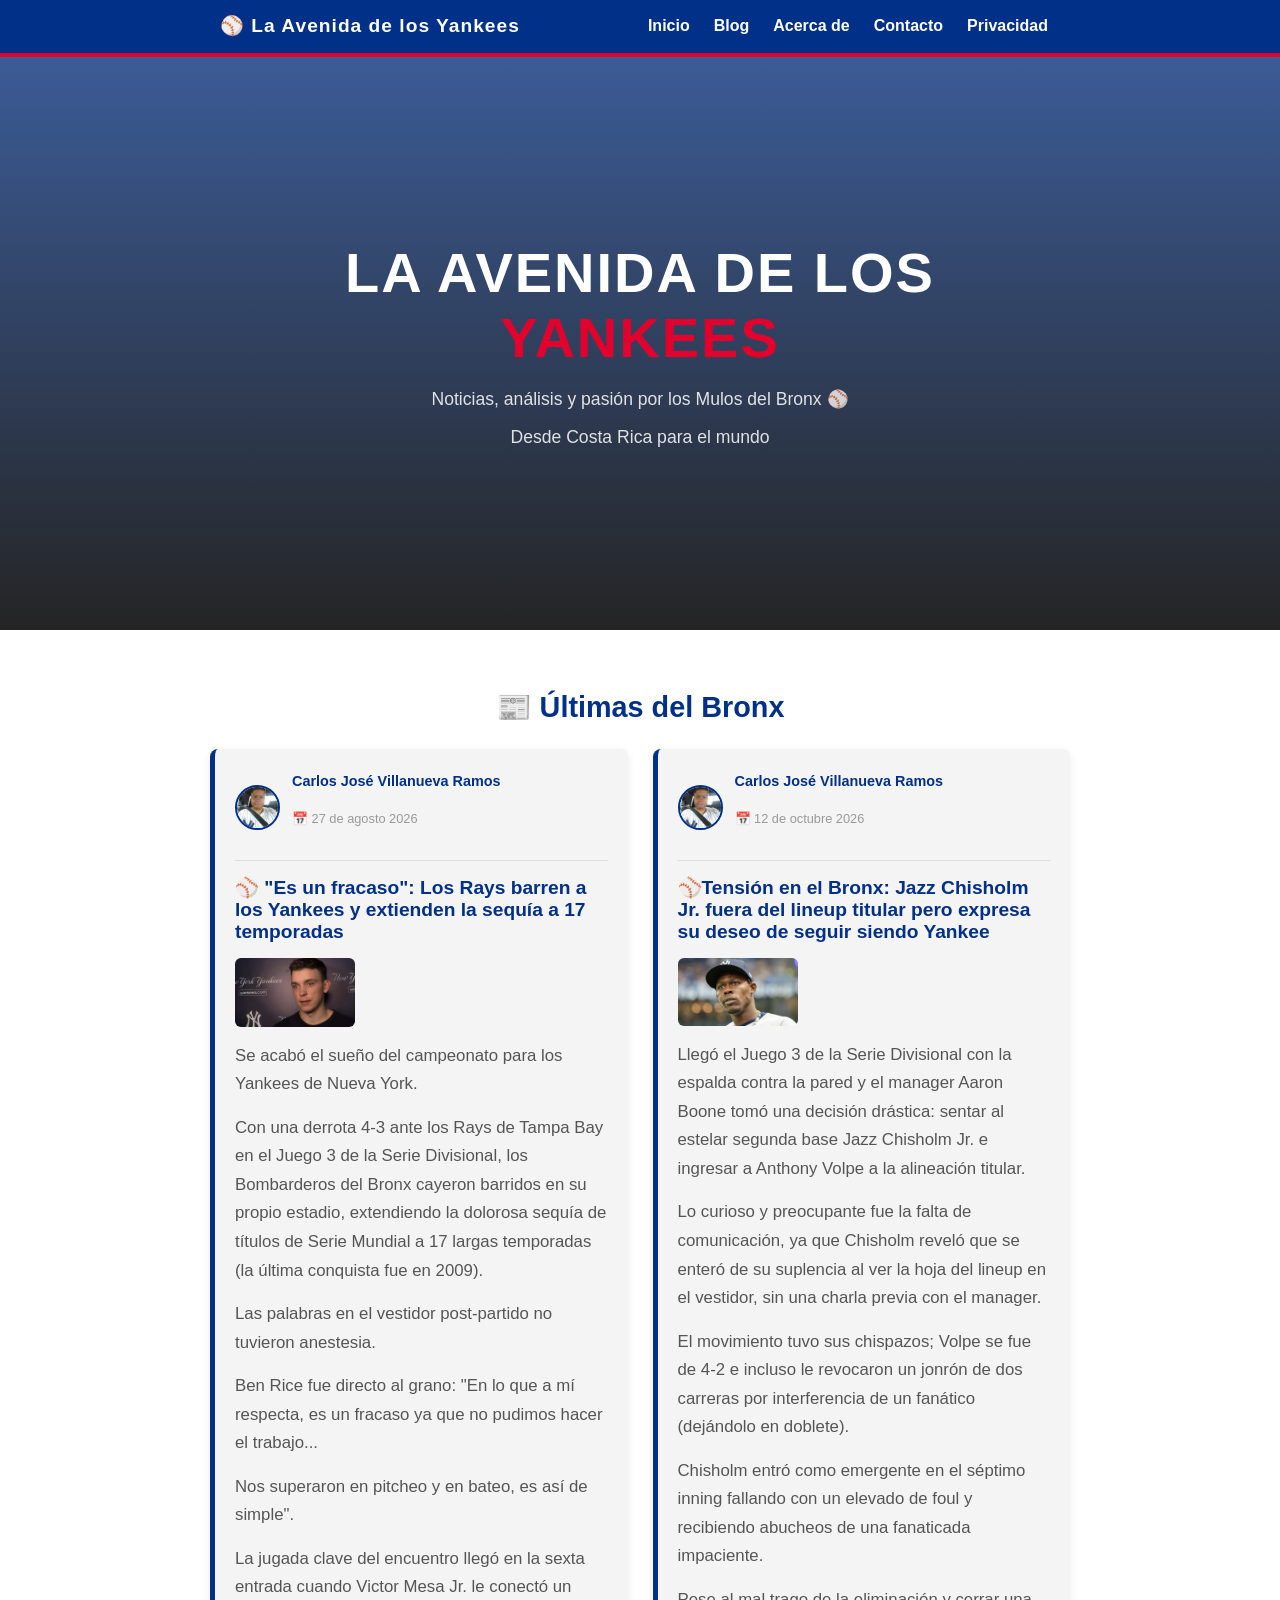
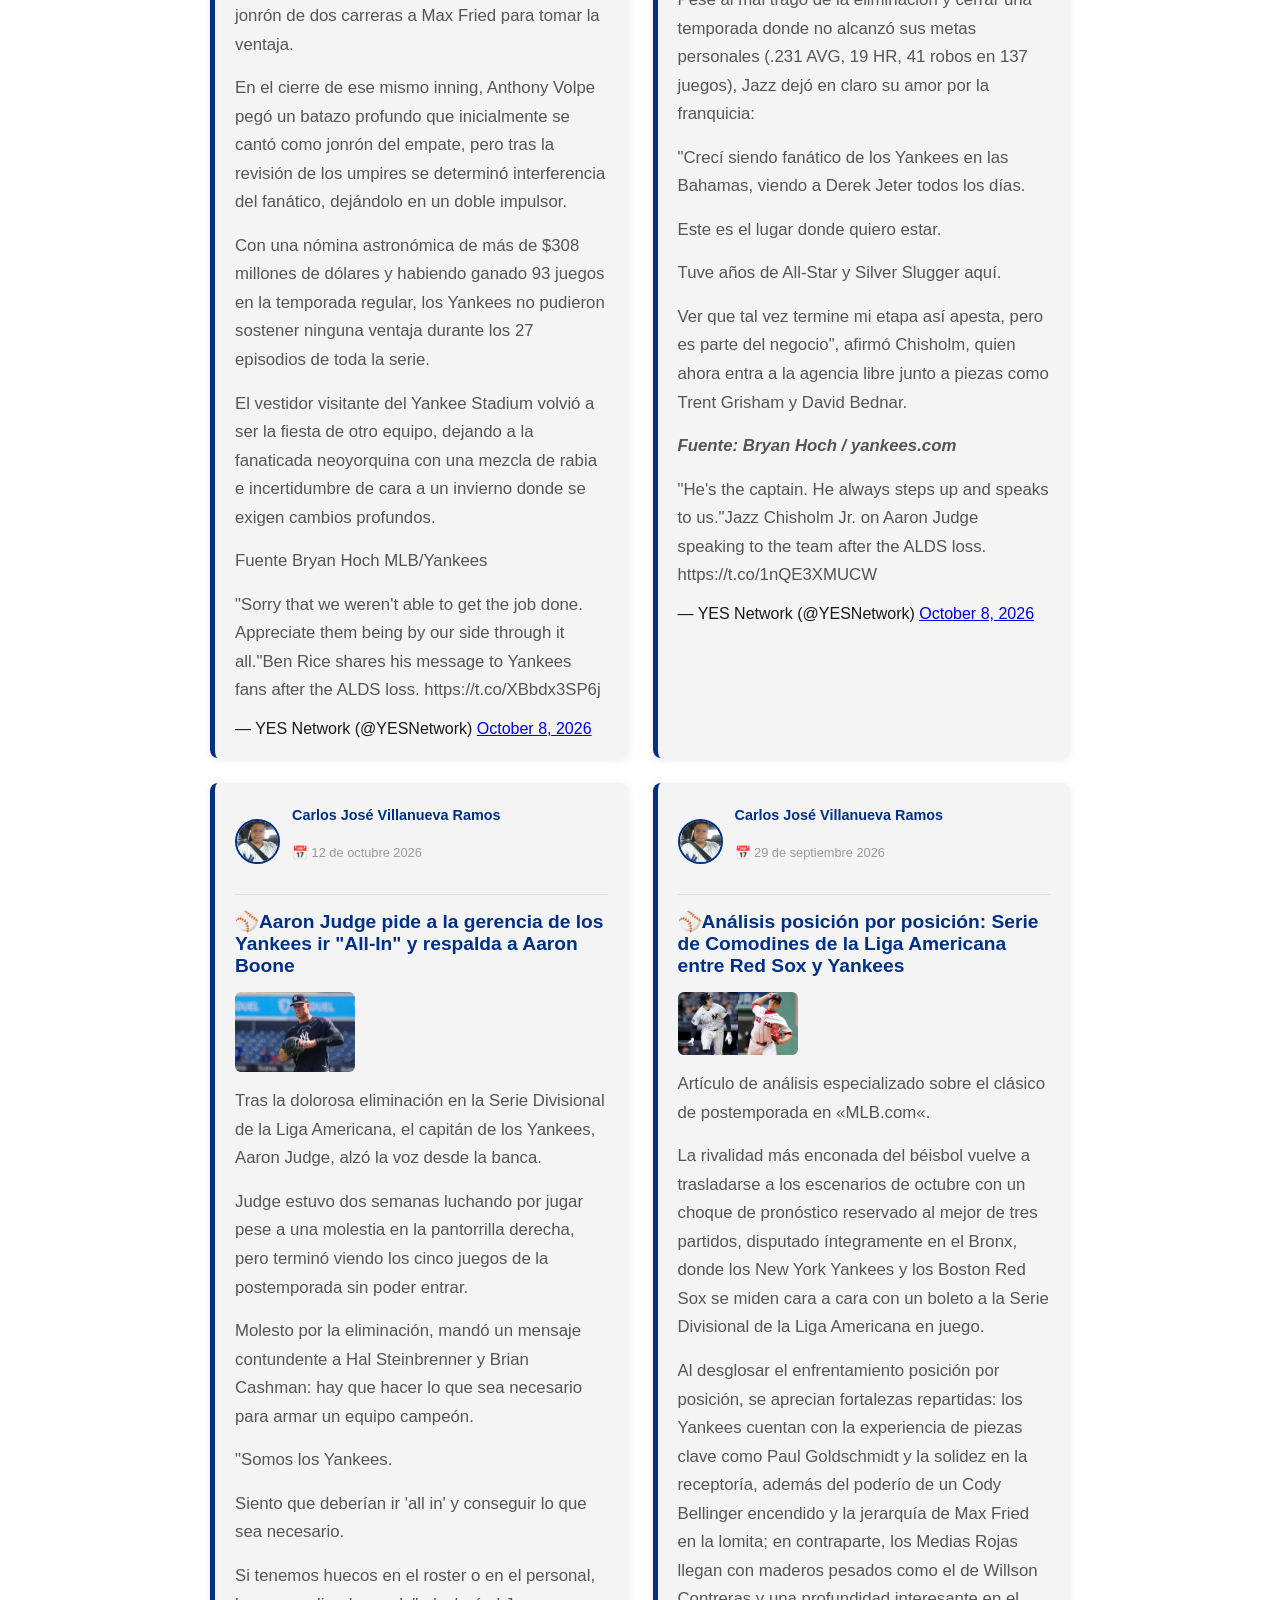
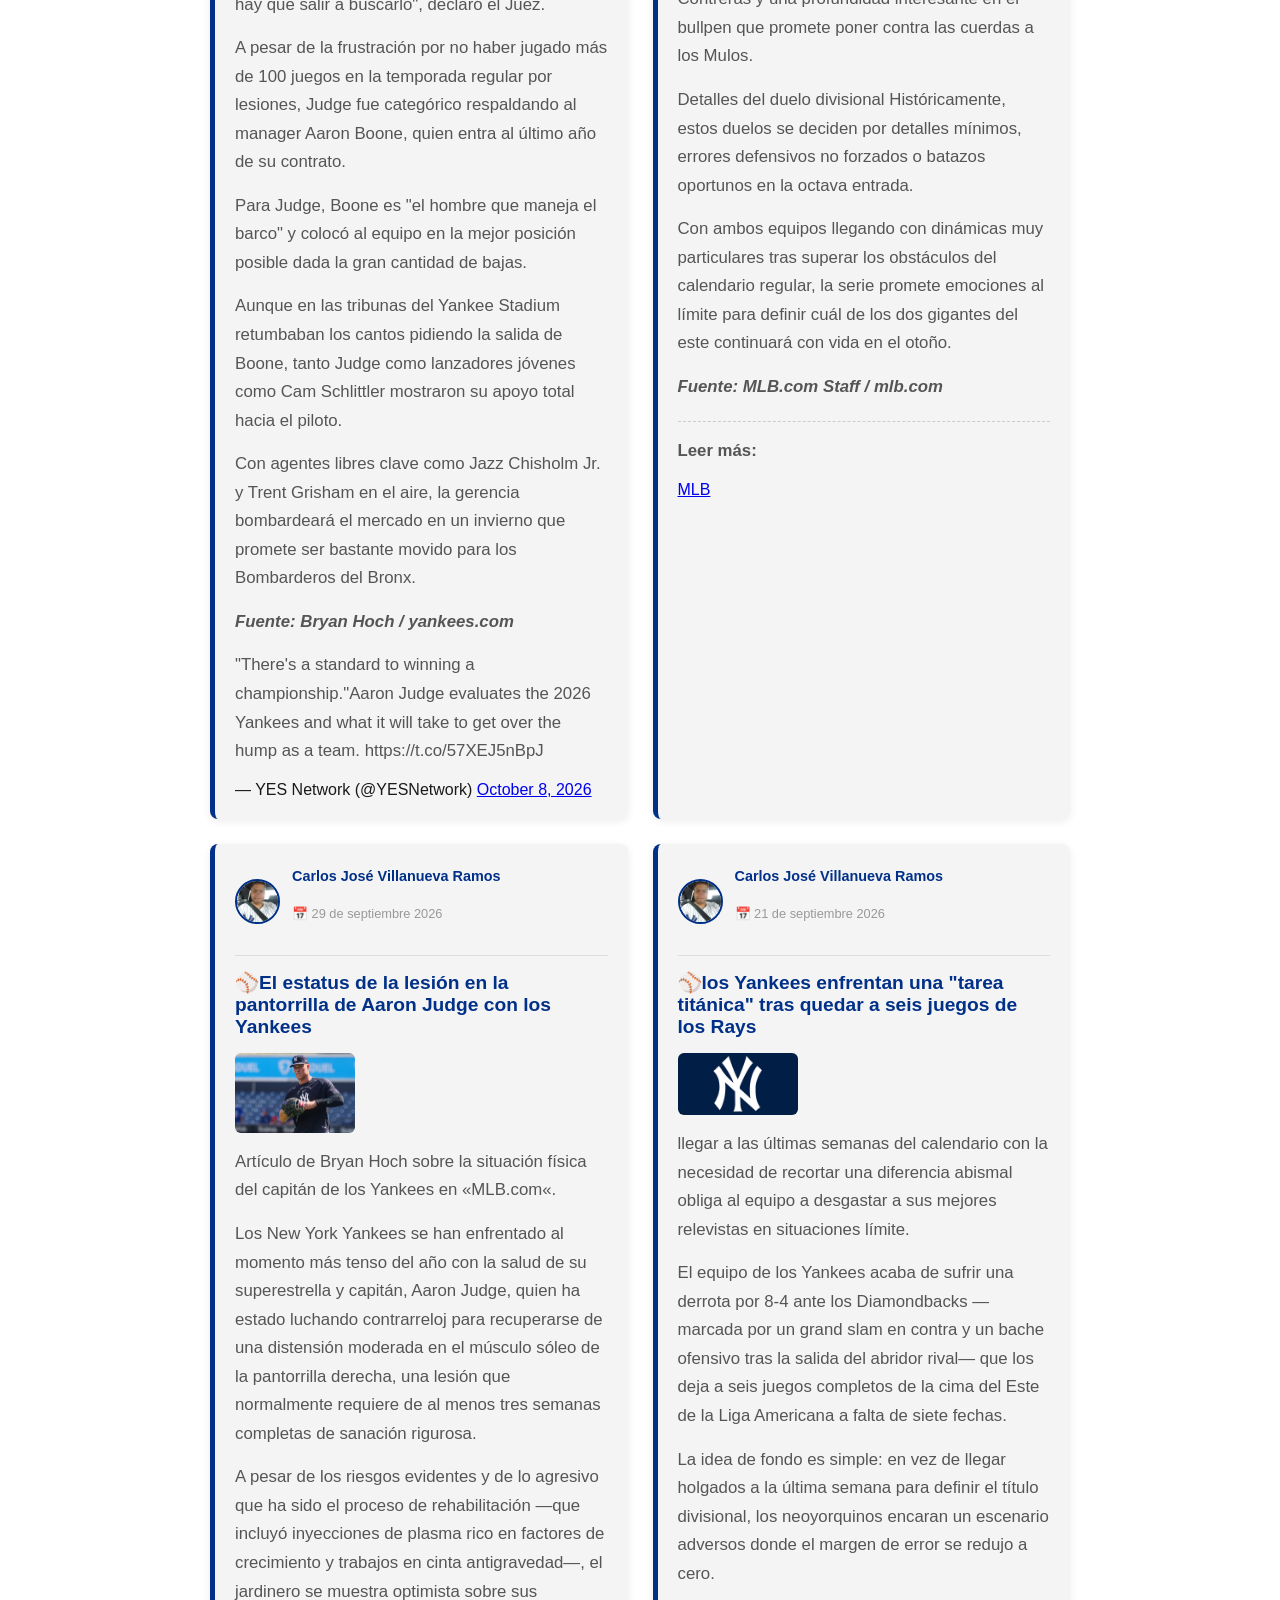
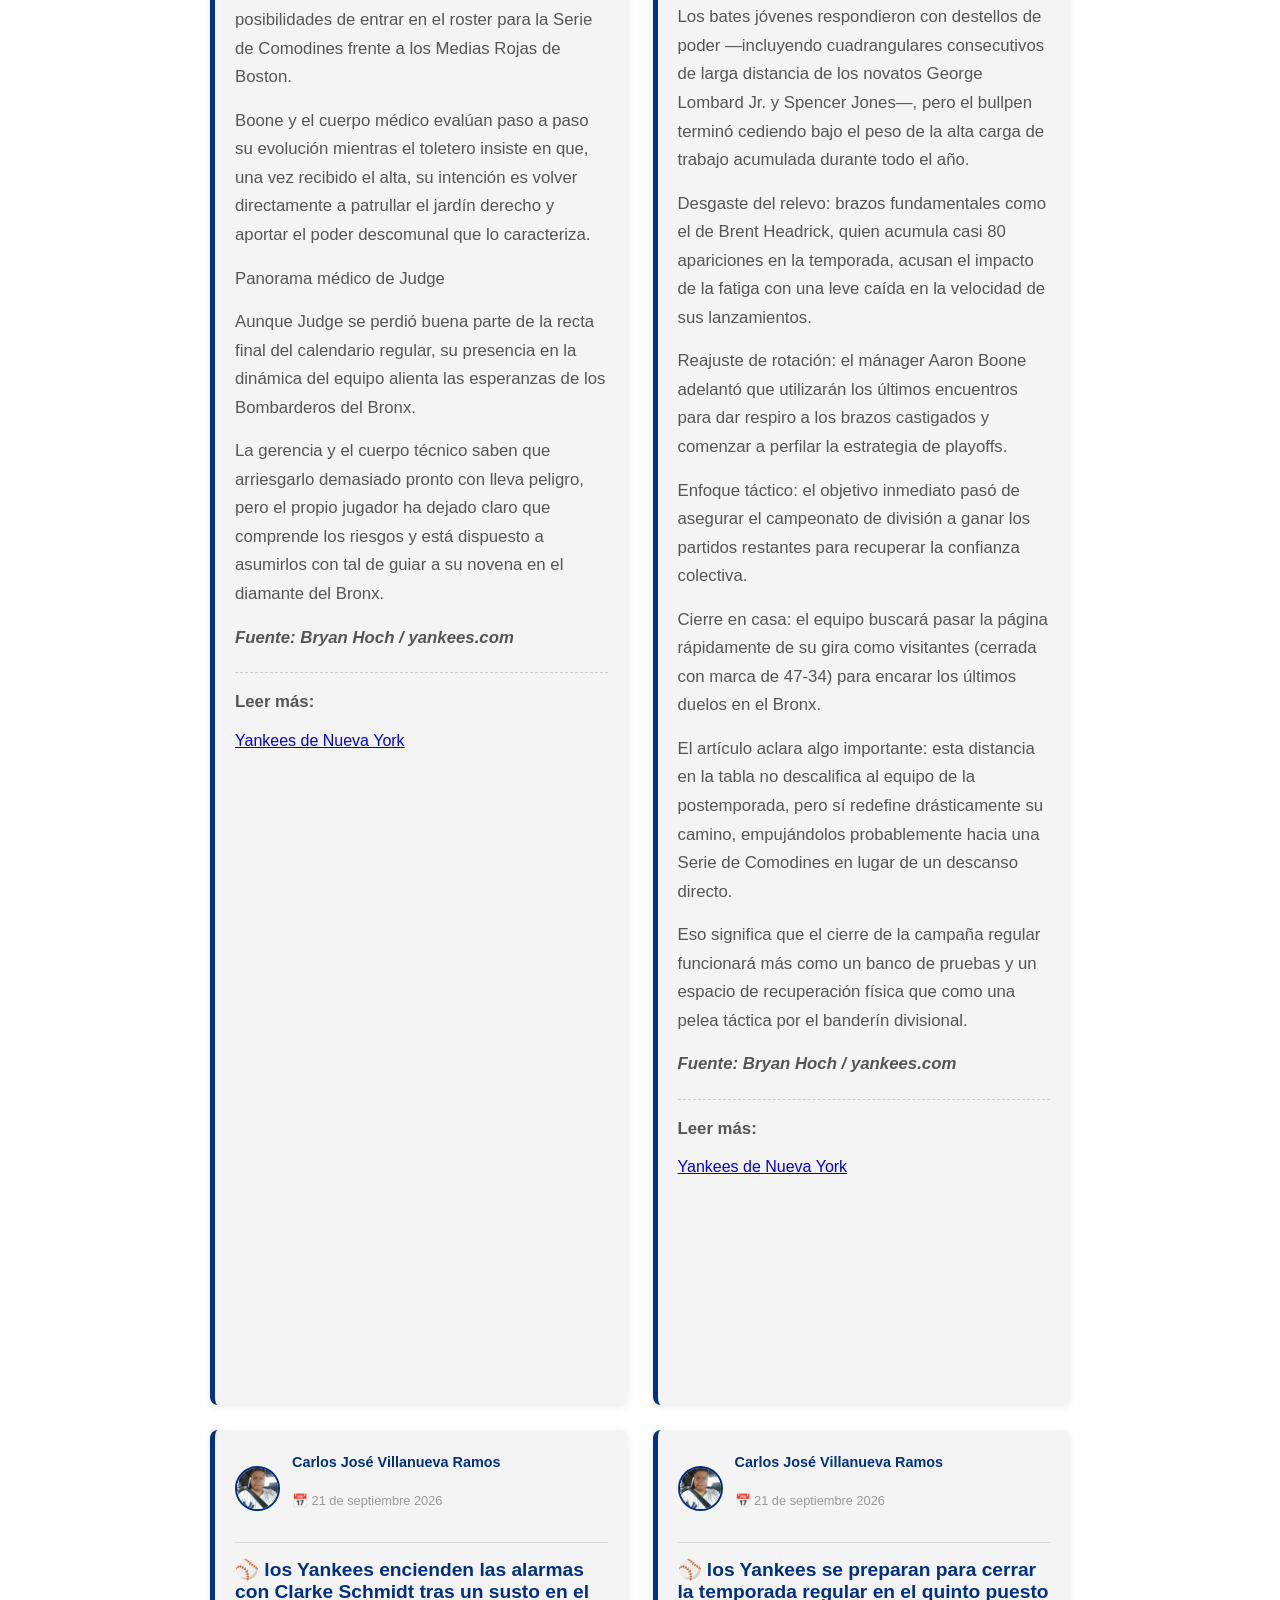
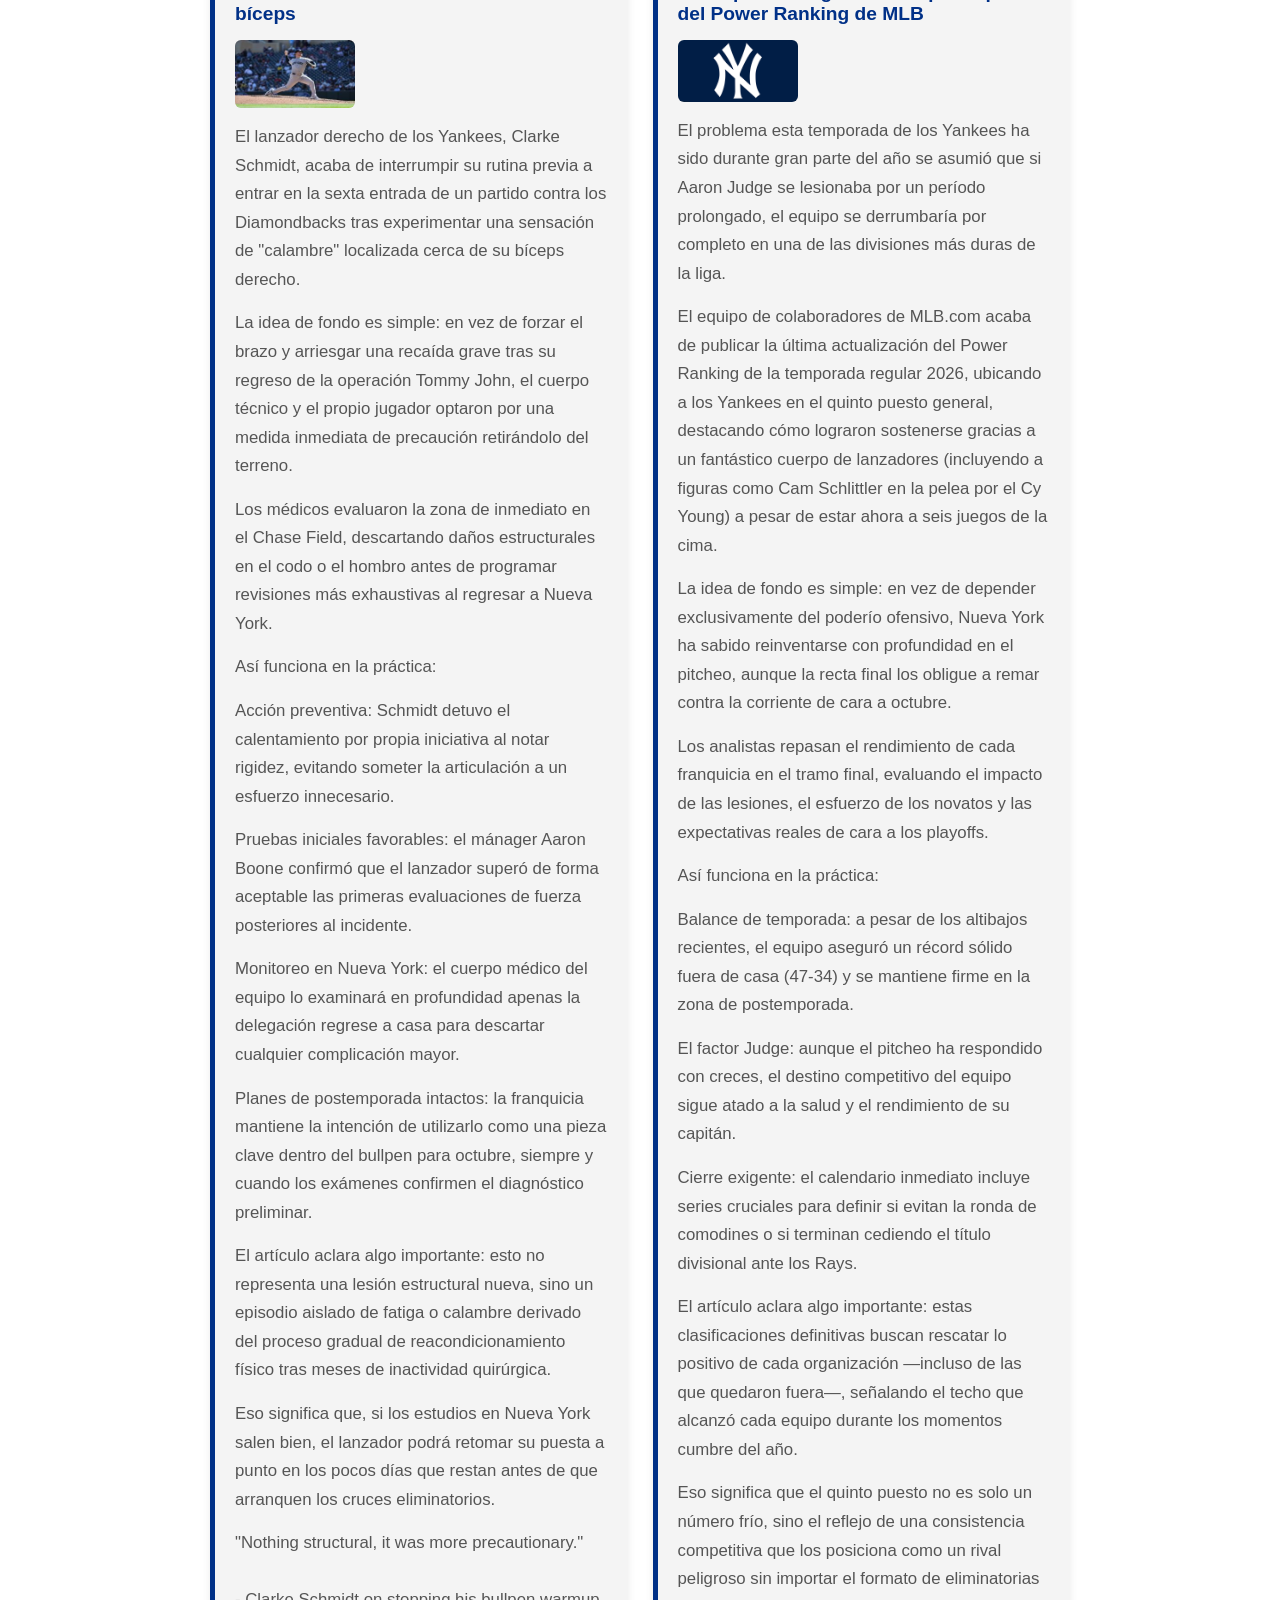
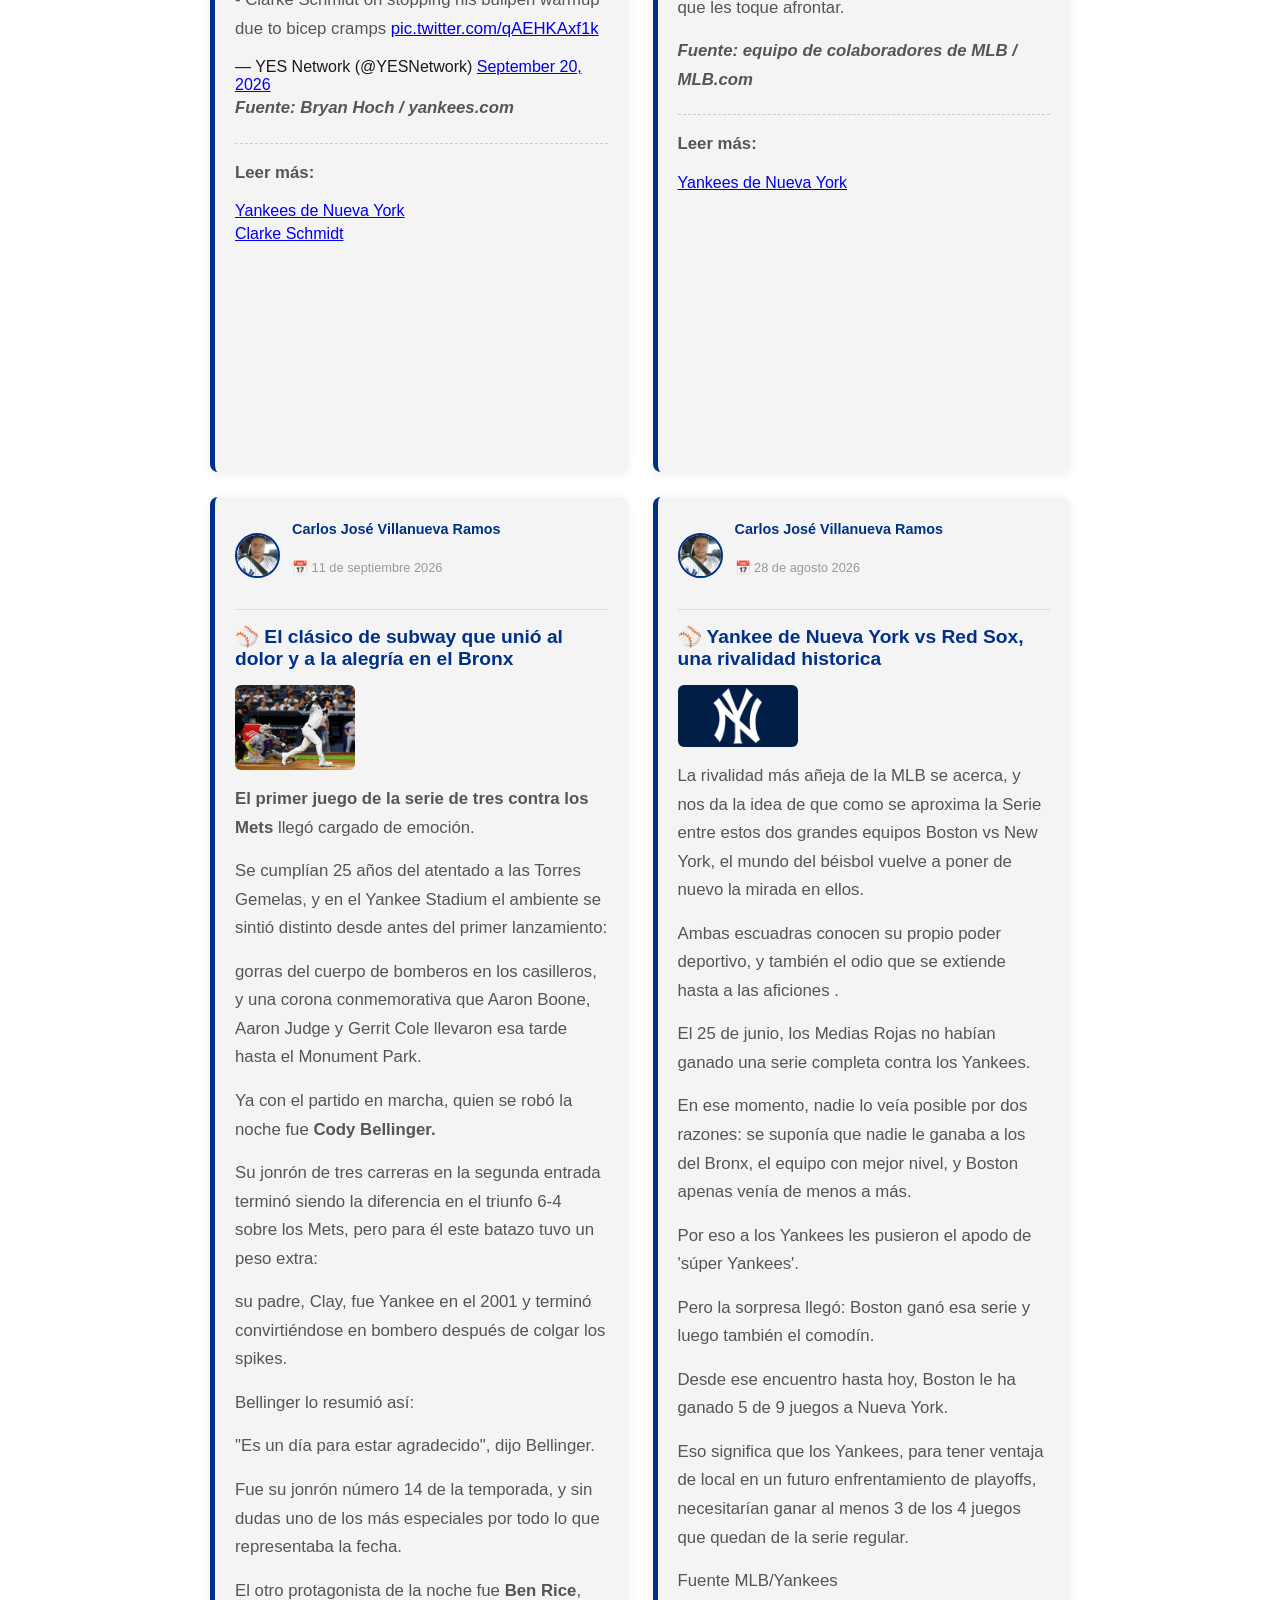
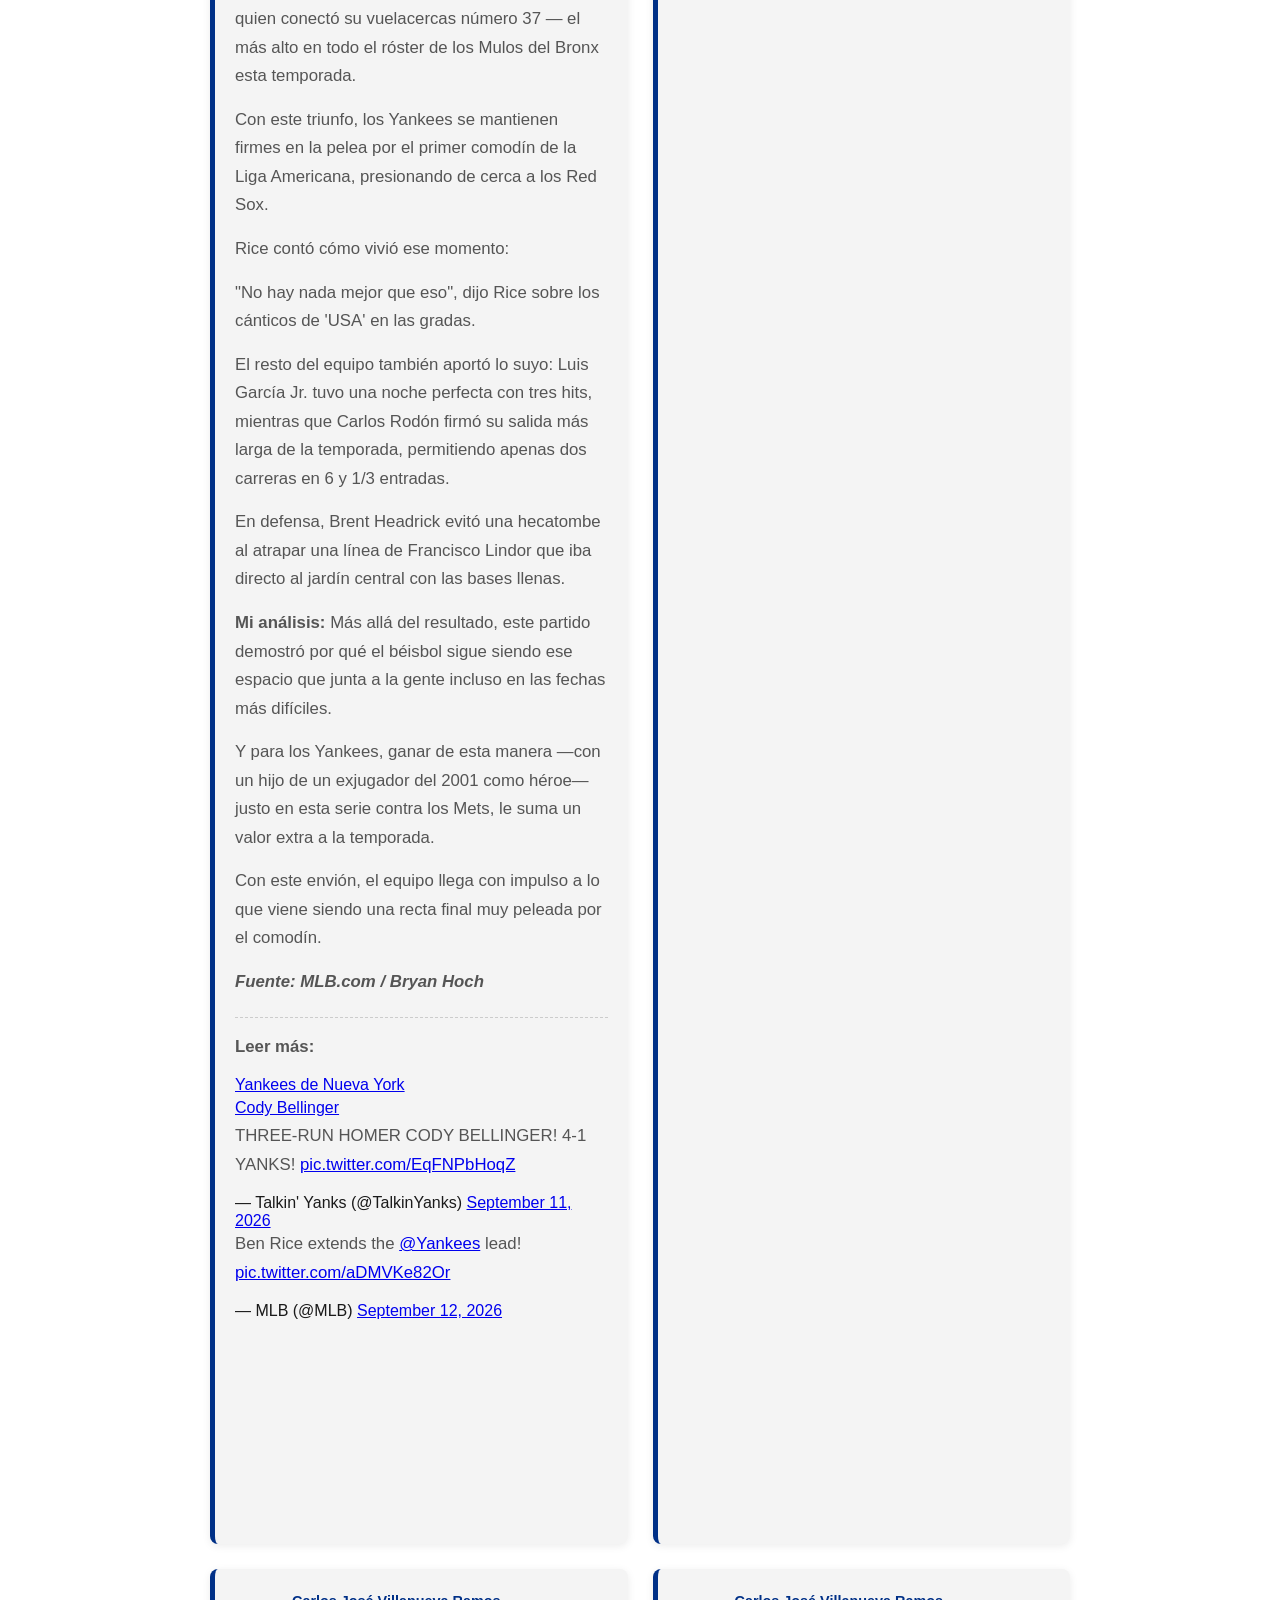
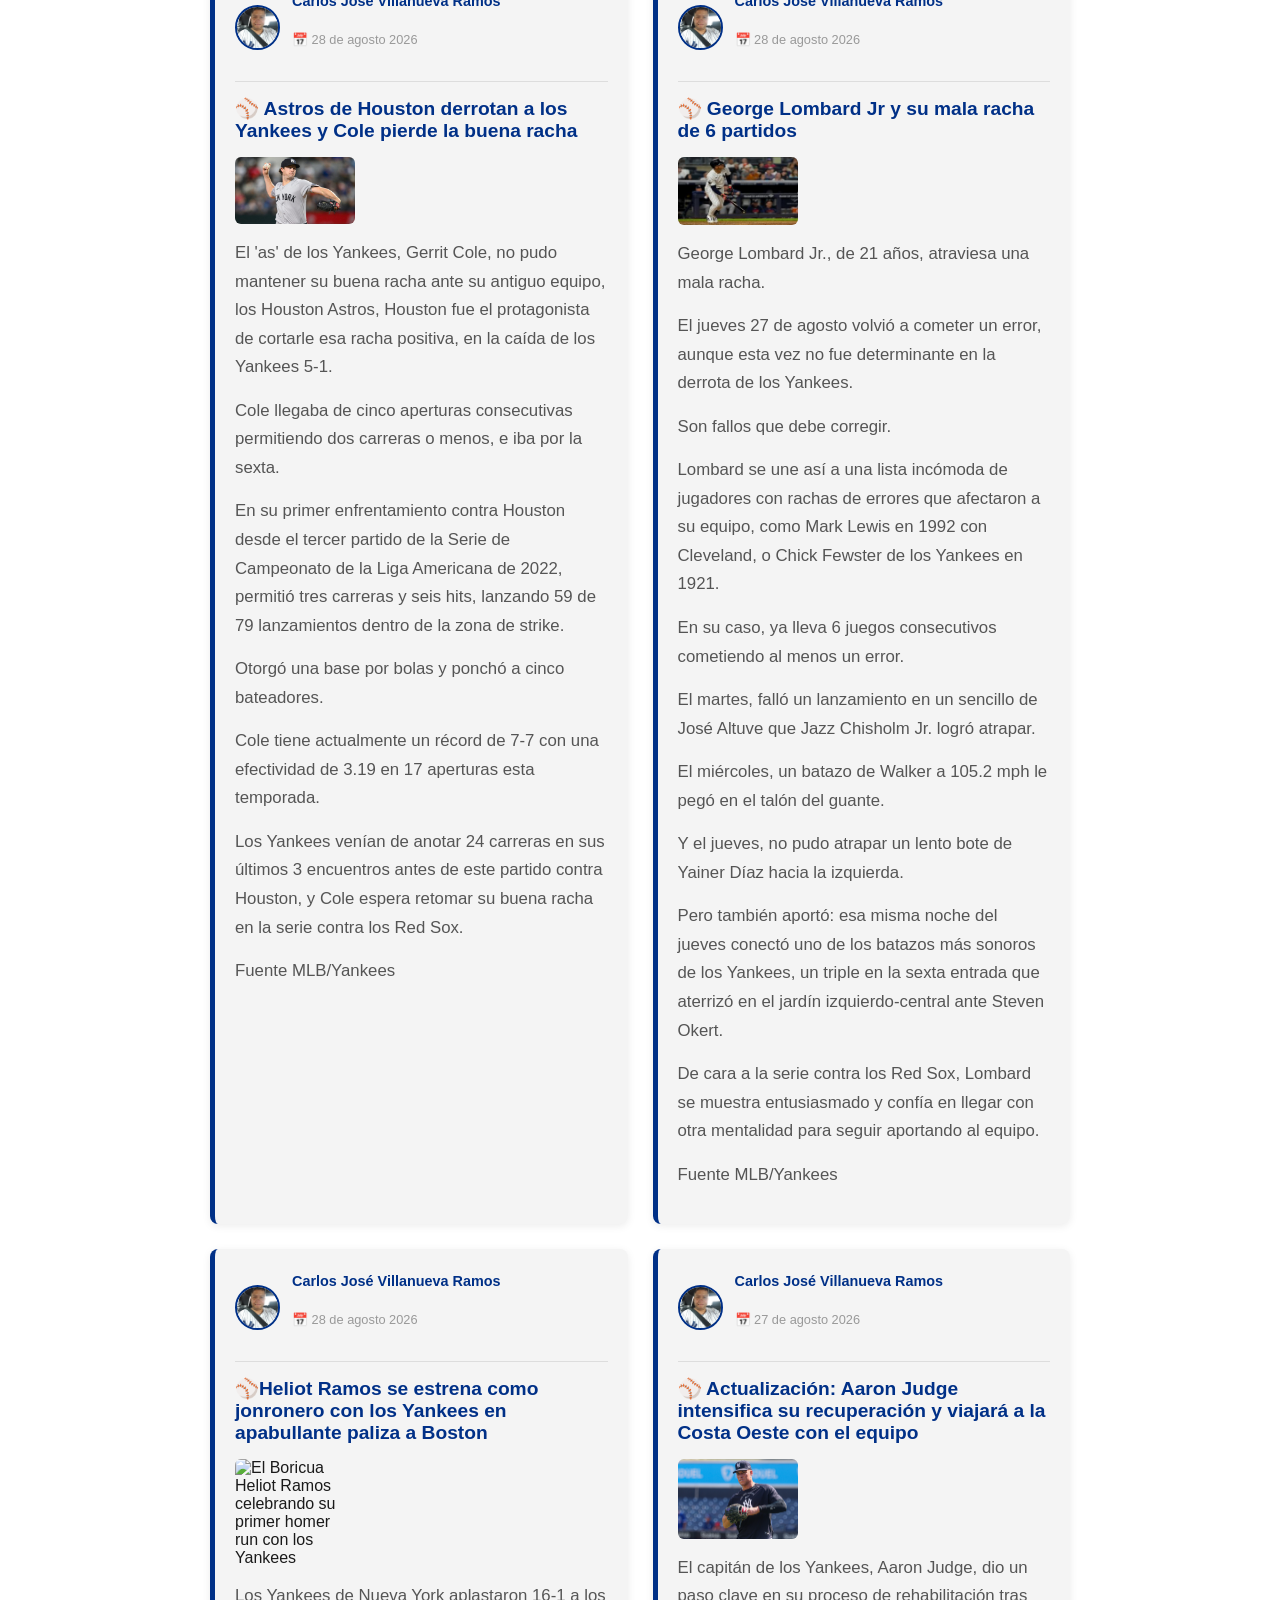
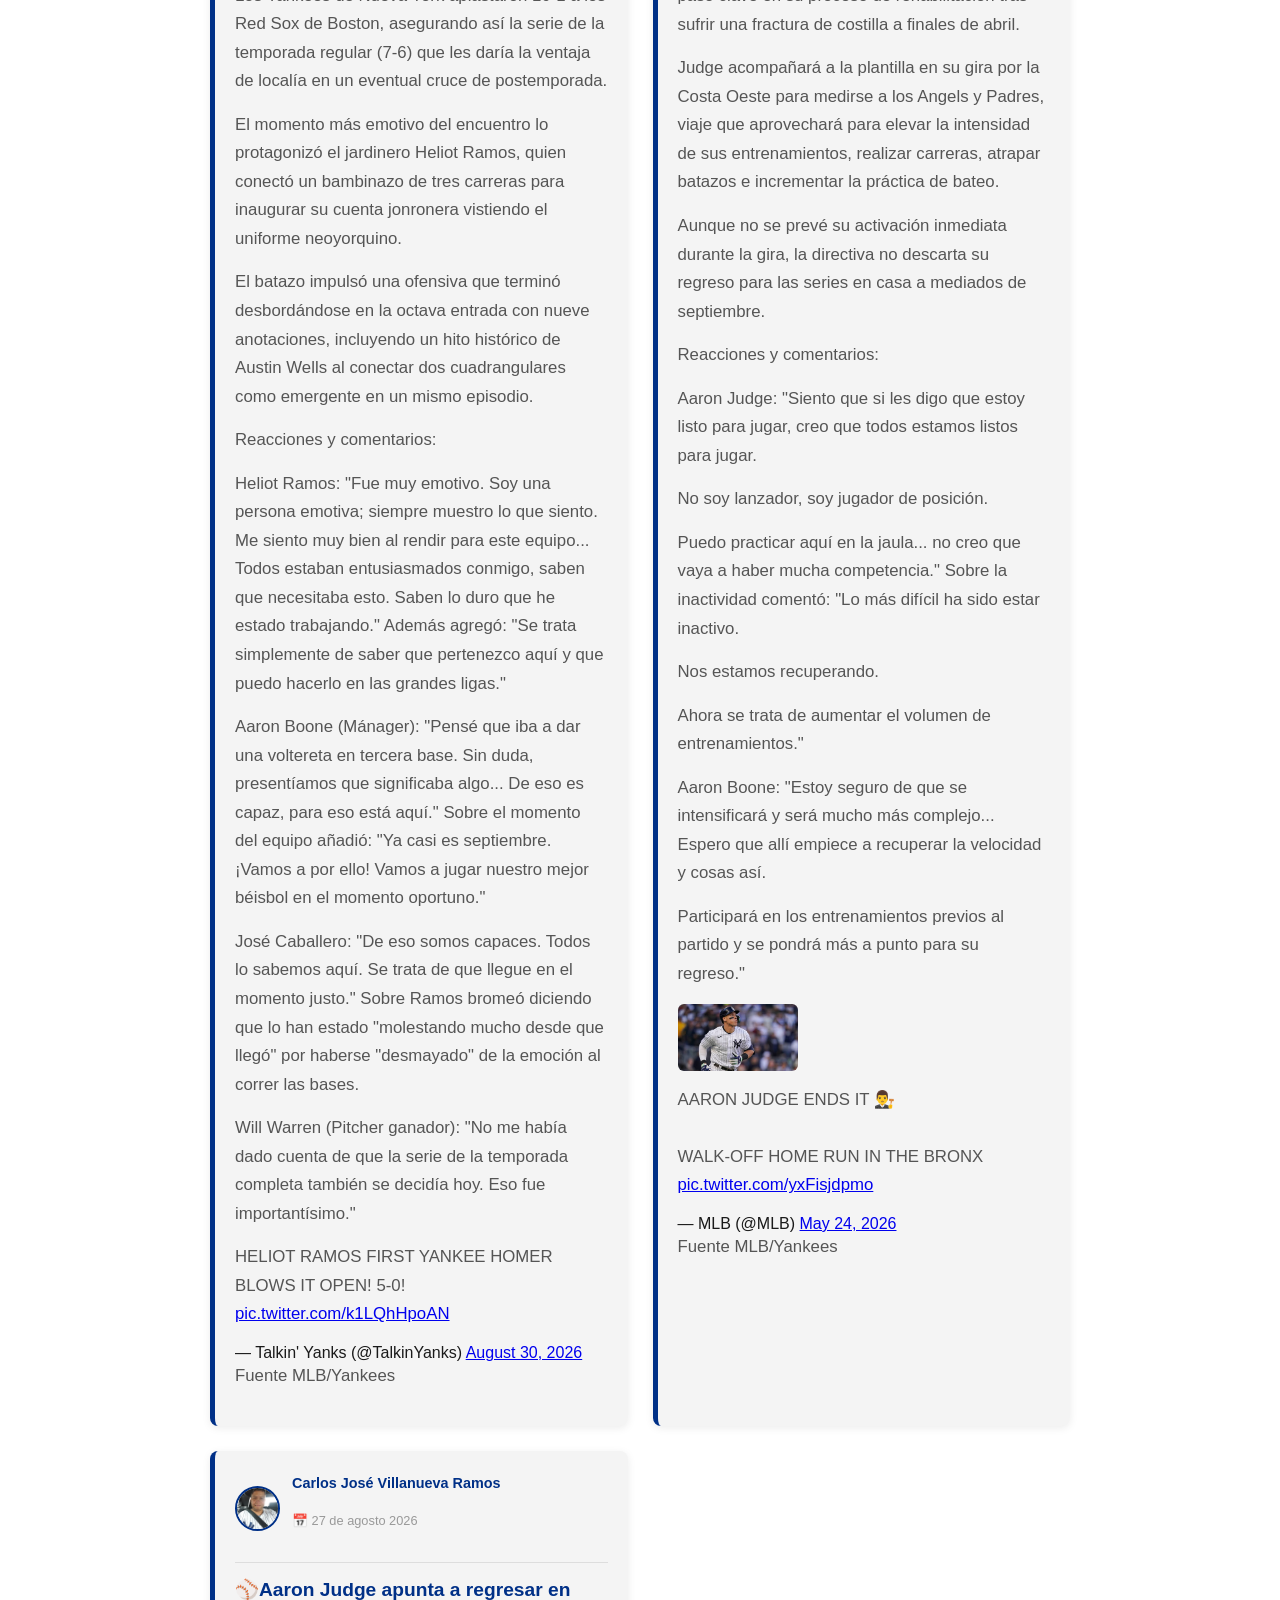
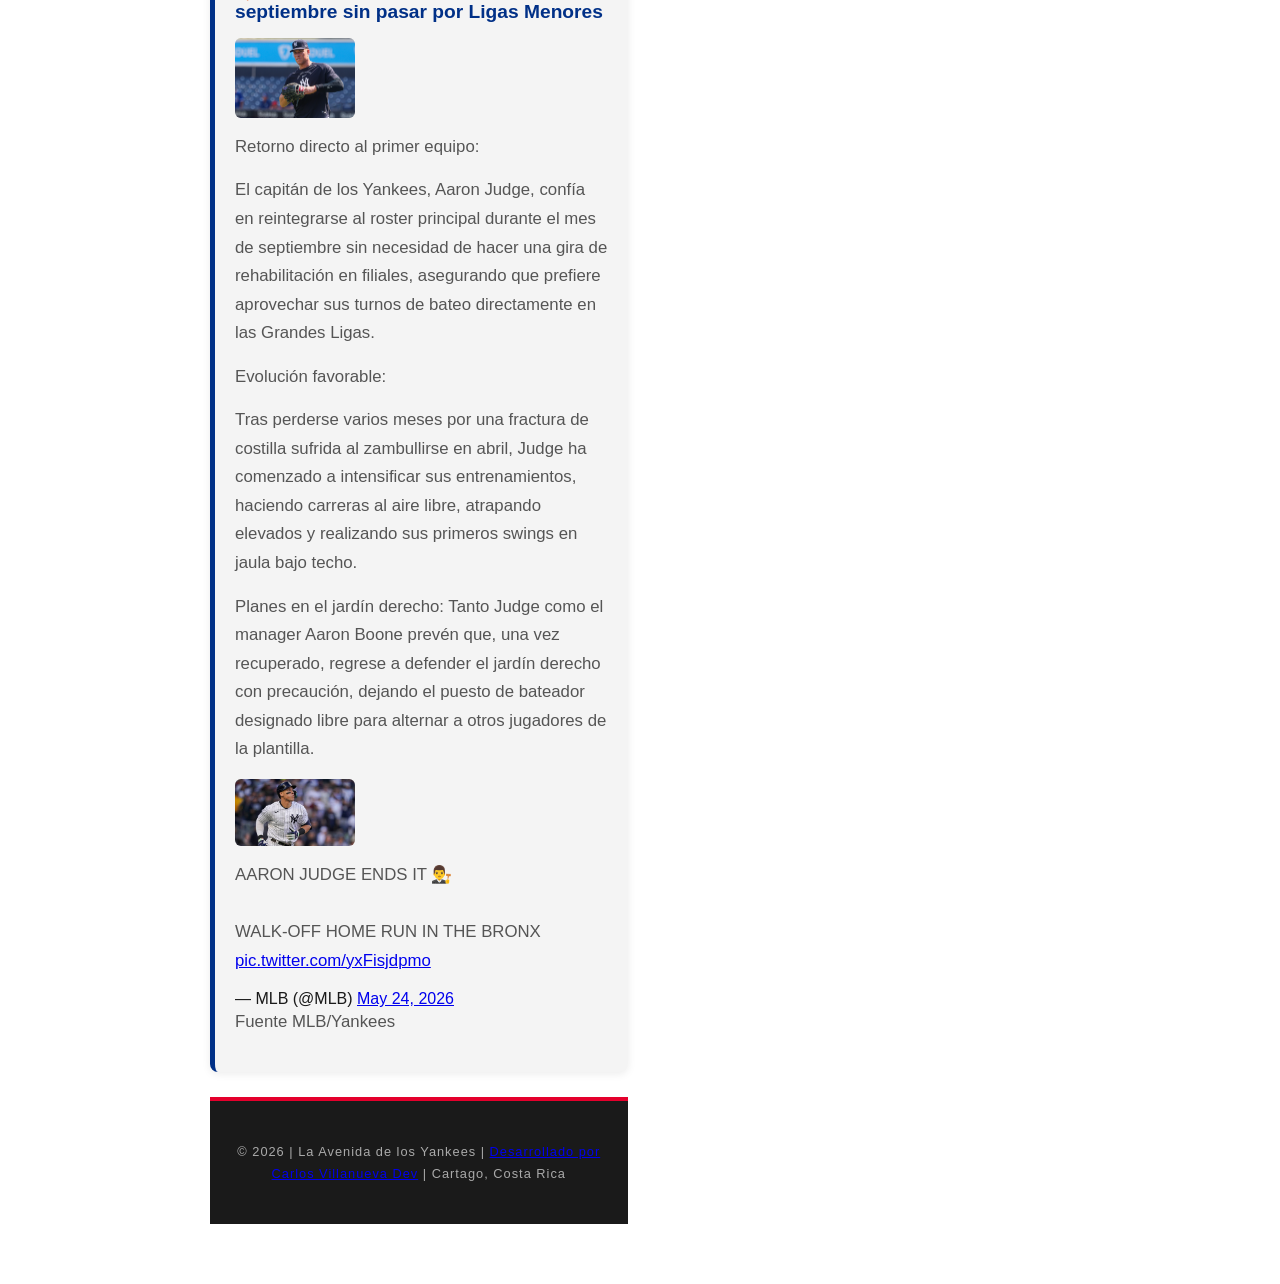
==== blog.html @ c1a474d5 "Nuevas actualizaciones Nuevas actualizaciones" ====
<!DOCTYPE html>
<html lang="es">
<head>
    <meta charset="UTF-8">
    <meta name="viewport" content="width=device-width, initial-scale=1.0">
    <meta name="description" content="Noticias, análisis y pasión por los New York Yankees desde Costa Rica.">
    <meta name="author" content="Carlos José Villanueva Ramos">
    <meta name="keywords" content="Yankees, MLB, Béisbol, Noticias Yankees, Bronx">
    <meta property="og:title" content="La Avenida de los Yankees">
    <meta property="og:description" content="Noticias y análisis de los Mulos del Bronx desde Costa Rica.">
    <meta property="og:image" content="https://carlosvillaramos.github.io/La-avenida-de-los-Yankees/Carlos-Developer-Yankees.png">
    <meta property="og:url" content="https://carlosvillaramos.github.io/La-avenida-de-los-Yankees/">
    <meta property="og:type" content="website">
    <title>La Avenida de los Yankees | Inicio</title>
    <link rel="stylesheet" href="https://cdnjs.cloudflare.com/ajax/libs/font-awesome/6.0.0/css/all.min.css">
    <link rel="stylesheet" href="style.css">
<script src="https://pl31561560.profitableratecpmnetwork.com/95/f3/c5/95f3c522df9a412b2b54965290a59a02.js"></script>
<!-- Anuncio Adsterra - Native Banner -->
<script src="https://pl31439501.profitableratecpmnetwork.com/4c/ff/21/4cff215564959deefbad7e484f0b04eb.js"></script>
</head>
<body>

    <header>
        <div class="container">
            <p class="logo">⚾ La Avenida de los Yankees</p>
            <nav>
                <a href="index.html">Inicio</a>
                <a href="blog.html" class="active">Blog</a>
                <a href="#acerca">Acerca de</a>
                <a href="#contacto">Contacto</a>
                <a href="privacidad.html">Privacidad</a>
            </nav>
        </div>
    </header>

    <section id="hero">
        <div class="hero-overlay">
            <div class="container">
                <h1>La Avenida de los <span class="acento">Yankees</span></h1>
                <p class="subtitulo">Noticias, análisis y pasión por los Mulos del Bronx ⚾</p>
                <p class="subtitulo">Desde Costa Rica para el mundo</p>
            </div>
        </div>
    </section>

    <section id="blog">
    <div class="container">
        <h2>📰 Últimas del Bronx</h2>
        <div class="blog-grid">

            <article class="blog-card">
                <div class="autor">
                    <img src="Carlos-Developer-Yankees.png" alt="Carlos Villanueva" class="autor-foto">
                    <div>
                        <p class="autor-nombre">Carlos José Villanueva Ramos</p>
                        <p class="autor-fecha">📅 27 de agosto 2026</p>
                    </div>
                </div>
                <h3>⚾ "Es un fracaso": Los Rays barren a los Yankees y extienden la sequía a 17 temporadas</h3>
                <img src="Ben-Rice-New-York-Yankees.jpg" alt="Ben Rice New York Yankees" class="noticia-img-chica">
                <p>Se acabó el sueño del campeonato para los Yankees de Nueva York.</p> 
                <p>Con una derrota 4-3 ante los Rays de Tampa Bay en el Juego 3 de la Serie Divisional, los Bombarderos del Bronx cayeron barridos en su propio estadio, extendiendo la dolorosa sequía de títulos de Serie Mundial a 17 largas temporadas (la última conquista fue en 2009).</p>
                <p>Las palabras en el vestidor post-partido no tuvieron anestesia.</p> 
                <p>Ben Rice fue directo al grano: "En lo que a mí respecta, es un fracaso ya que no pudimos hacer el trabajo...</p> 
                <p>Nos superaron en pitcheo y en bateo, es así de simple".</p> 
                <p>La jugada clave del encuentro llegó en la sexta entrada cuando Victor Mesa Jr. le conectó un jonrón de dos carreras a Max Fried para tomar la ventaja.</p> 
                <p>En el cierre de ese mismo inning, Anthony Volpe pegó un batazo profundo que inicialmente se cantó como jonrón del empate, pero tras la revisión de los umpires se determinó interferencia del fanático, dejándolo en un doble impulsor.</p>
                <p>Con una nómina astronómica de más de $308 millones de dólares y habiendo ganado 93 juegos en la temporada regular, los Yankees no pudieron sostener ninguna ventaja durante los 27 episodios de toda la serie.</p> 
                <p>El vestidor visitante del Yankee Stadium volvió a ser la fiesta de otro equipo, dejando a la fanaticada neoyorquina con una mezcla de rabia e incertidumbre de cara a un invierno donde se exigen cambios profundos.</p>
               <p>Fuente Bryan Hoch MLB/Yankees</p>
               <blockquote class="twitter-tweet"><p lang="en" dir="ltr">&quot;Sorry that we weren't able to get the job done. Appreciate them being by our side through it all.&quot;Ben Rice shares his message to Yankees fans after the ALDS loss. https://t.co/XBbdx3SP6j</p>&mdash; YES Network (@YESNetwork) <a href="https://x.com/YESNetwork/status/2108059103343886821?ref_src=twsrc%5Etfw">October 8, 2026</a></blockquote><script async src="https://platform.x.com/widgets.js" charset="utf-8"></script>
            </article>

            <article class="blog-card">
           <div class="autor">
            <img src="Carlos-Developer-Yankees.png" alt="Carlos Villanueva" class="autor-foto">
            <div>
                <p class="autor-nombre">Carlos José Villanueva Ramos</p>
                <p class="autor-fecha">📅 12 de octubre 2026</p>
            </div>
           </div>
           <h3>⚾Tensión en el Bronx: Jazz Chisholm Jr. fuera del lineup titular pero expresa su deseo de seguir siendo Yankee</h3>
           <img src="Jazz-Chischolom-New-York-Yankees.webp" alt="jazz chisholm jr New York Yankees" class="noticia-img-chica">
           <p>Llegó el Juego 3 de la Serie Divisional con la espalda contra la pared y el manager Aaron Boone tomó una decisión drástica: sentar al estelar segunda base Jazz Chisholm Jr. e ingresar a Anthony Volpe a la alineación titular.</p> 
           <p>Lo curioso y preocupante fue la falta de comunicación, ya que Chisholm reveló que se enteró de su suplencia al ver la hoja del lineup en el vestidor, sin una charla previa con el manager.</p>
           <p>El movimiento tuvo sus chispazos; Volpe se fue de 4-2 e incluso le revocaron un jonrón de dos carreras por interferencia de un fanático (dejándolo en doblete).</p> 
           <p>Chisholm entró como emergente en el séptimo inning fallando con un elevado de foul y recibiendo abucheos de una fanaticada impaciente.</p> 
           <p>Pese al mal trago de la eliminación y cerrar una temporada donde no alcanzó sus metas personales (.231 AVG, 19 HR, 41 robos en 137 juegos), Jazz dejó en claro su amor por la franquicia:</p>
          <p>"Crecí siendo fanático de los Yankees en las Bahamas, viendo a Derek Jeter todos los días.</p> 
          <p>Este es el lugar donde quiero estar.</p> 
          <p>Tuve años de All-Star y Silver Slugger aquí.</p> 
          <p>Ver que tal vez termine mi etapa así apesta, pero es parte del negocio", afirmó Chisholm, quien ahora entra a la agencia libre junto a piezas como Trent Grisham y David Bednar.</p>
          <p><strong><em>Fuente: Bryan Hoch  / yankees.com</em></strong></p>
        <blockquote class="twitter-tweet"><p lang="en" dir="ltr">&quot;He's the captain. He always steps up and speaks to us.&quot;Jazz Chisholm Jr. on Aaron Judge speaking to the team after the ALDS loss. https://t.co/1nQE3XMUCW</p>&mdash; YES Network (@YESNetwork) <a href="https://x.com/YESNetwork/status/2108048300716794175?ref_src=twsrc%5Etfw">October 8, 2026</a></blockquote><script async src="https://platform.x.com/widgets.js" charset="utf-8"></script>

        </article> 


            <article class="blog-card">
           <div class="autor">
            <img src="Carlos-Developer-Yankees.png" alt="Carlos Villanueva" class="autor-foto">
            <div>
                <p class="autor-nombre">Carlos José Villanueva Ramos</p>
                <p class="autor-fecha">📅 12 de octubre 2026</p>
            </div>
           </div>
           <h3>⚾Aaron Judge pide a la gerencia de los Yankees ir "All-In" y respalda a Aaron Boone</h3>
           <img src="Aaron-Judge-espera-salir-de-la-lesion.jpg" alt="Aaron Judge espera salir de la lesión" class="noticia-img-chica">
           <p>Tras la dolorosa eliminación en la Serie Divisional de la Liga Americana, el capitán de los Yankees, Aaron Judge, alzó la voz desde la banca.</p> 
           <p>Judge estuvo dos semanas luchando por jugar pese a una molestia en la pantorrilla derecha, pero terminó viendo los cinco juegos de la postemporada sin poder entrar.</p> 
           <p>Molesto por la eliminación, mandó un mensaje contundente a Hal Steinbrenner y Brian Cashman: hay que hacer lo que sea necesario para armar un equipo campeón.</p>
           <p>"Somos los Yankees.</p> 
           <p>Siento que deberían ir 'all in' y conseguir lo que sea necesario.</p> 
           <p>Si tenemos huecos en el roster o en el personal, hay que salir a buscarlo", declaró el Juez.</p>
           <p>A pesar de la frustración por no haber jugado más de 100 juegos en la temporada regular por lesiones, Judge fue categórico respaldando al manager Aaron Boone, quien entra al último año de su contrato.</p> 
           <p>Para Judge, Boone es "el hombre que maneja el barco" y colocó al equipo en la mejor posición posible dada la gran cantidad de bajas.</p> 
           <p>Aunque en las tribunas del Yankee Stadium retumbaban los cantos pidiendo la salida de Boone, tanto Judge como lanzadores jóvenes como Cam Schlittler mostraron su apoyo total hacia el piloto.</p> 
           <p>Con agentes libres clave como Jazz Chisholm Jr. y Trent Grisham en el aire, la gerencia bombardeará el mercado en un invierno que promete ser bastante movido para los Bombarderos del Bronx.</p>
           <p><strong><em>Fuente: Bryan Hoch  / yankees.com</em></strong></p>
           <blockquote class="twitter-tweet"><p lang="en" dir="ltr">&quot;There's a standard to winning a championship.&quot;Aaron Judge evaluates the 2026 Yankees and what it will take to get over the hump as a team. https://t.co/57XEJ5nBpJ</p>&mdash; YES Network (@YESNetwork) <a href="https://x.com/YESNetwork/status/2108053555433070893?ref_src=twsrc%5Etfw">October 8, 2026</a></blockquote><script async src="https://platform.x.com/widgets.js" charset="utf-8"></script>

        </article> 

         <article class="blog-card">
           <div class="autor">
            <img src="Carlos-Developer-Yankees.png" alt="Carlos Villanueva" class="autor-foto">
            <div>
                <p class="autor-nombre">Carlos José Villanueva Ramos</p>
                <p class="autor-fecha">📅 29 de septiembre 2026</p>
            </div>
           </div>
           <h3>⚾Análisis posición por posición: Serie de Comodines de la Liga Americana entre Red Sox y Yankees</h3>
           <img src="Yankees-vs-RedSox.png" alt="Yankees vs Red Sox" class="noticia-img-chica">
           <p>Artículo de análisis especializado sobre el clásico de postemporada en «MLB.com«.</p>
           <p>La rivalidad más enconada del béisbol vuelve a trasladarse a los escenarios de octubre con un choque de pronóstico reservado al mejor de tres partidos, disputado íntegramente en el Bronx, donde los New York Yankees y los Boston Red Sox se miden cara a cara con un boleto a la Serie Divisional de la Liga Americana en juego.</p> 
           <p>Al desglosar el enfrentamiento posición por posición, se aprecian fortalezas repartidas: los Yankees cuentan con la experiencia de piezas clave como Paul Goldschmidt y la solidez en la receptoría, además del poderío de un Cody Bellinger encendido y la jerarquía de Max Fried en la lomita; en contraparte, los Medias Rojas llegan con maderos pesados como el de Willson Contreras y una profundidad interesante en el bullpen que promete poner contra las cuerdas a los Mulos.</p>
           <p>Detalles del duelo divisional Históricamente, estos duelos se deciden por detalles mínimos, errores defensivos no forzados o batazos oportunos en la octava entrada.</p> 
           <p>Con ambos equipos llegando con dinámicas muy particulares tras superar los obstáculos del calendario regular, la serie promete emociones al límite para definir cuál de los dos gigantes del este continuará con vida en el otoño.</p>
           <p><strong><em>Fuente: MLB.com Staff  / mlb.com</em></strong></p>
           <div class="enlaces-relacionados">
           <p><strong>Leer más:</strong></p>
          <ul>
            <li><a href="https://www.mlb.com/" target="_blank" rel="noopener noreferrer">MLB</a></li>
        </ul>
        </div>
        <iframe width="100%" height="200" src="https://www.youtube.com/embed/JfrBy__Nw58?si=Ztv_DfMwyCOmnGjU" title="YouTube video player" frameborder="0" allow="accelerometer; autoplay; clipboard-write; encrypted-media; gyroscope; picture-in-picture; web-share" referrerpolicy="strict-origin-when-cross-origin" allowfullscreen></iframe>
         </article>



           <article class="blog-card">
           <div class="autor">
            <img src="Carlos-Developer-Yankees.png" alt="Carlos Villanueva" class="autor-foto">
            <div>
                <p class="autor-nombre">Carlos José Villanueva Ramos</p>
                <p class="autor-fecha">📅 29 de septiembre 2026</p>
            </div>
           </div>
           <h3>⚾El estatus de la lesión en la pantorrilla de Aaron Judge con los Yankees</h3>
           <img src="Aaron-Judge-espera-salir-de-la-lesion.jpg" alt="Aaron Judge espera salir de la lesión" class="noticia-img-chica">
           <p>Artículo de Bryan Hoch sobre la situación física del capitán de los Yankees en «MLB.com«.</p> 
           <p>Los New York Yankees se han enfrentado al momento más tenso del año con la salud de su superestrella y capitán, Aaron Judge, quien ha estado luchando contrarreloj para recuperarse de una distensión moderada en el músculo sóleo de la pantorrilla derecha, una lesión que normalmente requiere de al menos tres semanas completas de sanación rigurosa.</p> 
           <p>A pesar de los riesgos evidentes y de lo agresivo que ha sido el proceso de rehabilitación —que incluyó inyecciones de plasma rico en factores de crecimiento y trabajos en cinta antigravedad—, el jardinero se muestra optimista sobre sus posibilidades de entrar en el roster para la Serie de Comodines frente a los Medias Rojas de Boston.</p> 
           <p>Boone y el cuerpo médico evalúan paso a paso su evolución mientras el toletero insiste en que, una vez recibido el alta, su intención es volver directamente a patrullar el jardín derecho y aportar el poder descomunal que lo caracteriza.</p> 
           <p>Panorama médico de Judge</p> 
           <p>Aunque Judge se perdió buena parte de la recta final del calendario regular, su presencia en la dinámica del equipo alienta las esperanzas de los Bombarderos del Bronx.</p> 
           <p>La gerencia y el cuerpo técnico saben que arriesgarlo demasiado pronto con lleva peligro, pero el propio jugador ha dejado claro que comprende los riesgos y está dispuesto a asumirlos con tal de guiar a su novena en el diamante del Bronx.</p>
           <p><strong><em>Fuente: Bryan Hoch  / yankees.com</em></strong></p>
           <div class="enlaces-relacionados">
           <p><strong>Leer más:</strong></p>
          <ul>
            <li><a href="https://www.mlb.com/yankees/news/" target="_blank" rel="noopener noreferrer">Yankees de Nueva York</a></li>
        </ul>
        </div>
        
         </article>





            <article class="blog-card">
           <div class="autor">
            <img src="Carlos-Developer-Yankees.png" alt="Carlos Villanueva" class="autor-foto">
            <div>
                <p class="autor-nombre">Carlos José Villanueva Ramos</p>
                <p class="autor-fecha">📅 21 de septiembre 2026</p>
            </div>
           </div>
           <h3>⚾los Yankees enfrentan una "tarea titánica" tras quedar a seis juegos de los Rays</h3>
           <img src="new-york-yankees.jpg" alt="Logo de los New York Yankees" class="noticia-img-chica">
           <p>llegar a las últimas semanas del calendario con la necesidad de recortar una diferencia abismal obliga al equipo a desgastar a sus mejores relevistas en situaciones límite.</p>
           <p>El equipo de los Yankees acaba de sufrir una derrota por 8-4 ante los Diamondbacks —marcada por un grand slam en contra y un bache ofensivo tras la salida del abridor rival— que los deja a seis juegos completos de la cima del Este de la Liga Americana a falta de siete fechas.</p>
           <p>La idea de fondo es simple: en vez de llegar holgados a la última semana para definir el título divisional, los neoyorquinos encaran un escenario adversos donde el margen de error se redujo a cero.</p>
           <p>Los bates jóvenes respondieron con destellos de poder —incluyendo cuadrangulares consecutivos de larga distancia de los novatos George Lombard Jr. y Spencer Jones—, pero el bullpen terminó cediendo bajo el peso de la alta carga de trabajo acumulada durante todo el año.</p>
           <p>Desgaste del relevo: brazos fundamentales como el de Brent Headrick, quien acumula casi 80 apariciones en la temporada, acusan el impacto de la fatiga con una leve caída en la velocidad de sus lanzamientos.</p>
           <p>Reajuste de rotación: el mánager Aaron Boone adelantó que utilizarán los últimos encuentros para dar respiro a los brazos castigados y comenzar a perfilar la estrategia de playoffs.</p>
           <p>Enfoque táctico: el objetivo inmediato pasó de asegurar el campeonato de división a ganar los partidos restantes para recuperar la confianza colectiva.</p>
           <p>Cierre en casa: el equipo buscará pasar la página rápidamente de su gira como visitantes (cerrada con marca de 47-34) para encarar los últimos duelos en el Bronx.</p>
           <p>El artículo aclara algo importante: esta distancia en la tabla no descalifica al equipo de la postemporada, pero sí redefine drásticamente su camino, empujándolos probablemente hacia una Serie de Comodines en lugar de un descanso directo.</p>
           <p>Eso significa que el cierre de la campaña regular funcionará más como un banco de pruebas y un espacio de recuperación física que como una pelea táctica por el banderín divisional.</p>
           <p><strong><em>Fuente: Bryan Hoch  / yankees.com</em></strong></p>
           <div class="enlaces-relacionados">
           <p><strong>Leer más:</strong></p>
          <ul>
            <li><a href="https://www.mlb.com/yankees/news/" target="_blank" rel="noopener noreferrer">Yankees de Nueva York</a></li>
        </ul>
        </div>
        <iframe width="100%" height="200" src="https://www.youtube.com/embed/JfrBy__Nw58?si=Ztv_DfMwyCOmnGjU" title="YouTube video player" frameborder="0" allow="accelerometer; autoplay; clipboard-write; encrypted-media; gyroscope; picture-in-picture; web-share" referrerpolicy="strict-origin-when-cross-origin" allowfullscreen></iframe>
         </article>



         <article class="blog-card">
           <div class="autor">
            <img src="Carlos-Developer-Yankees.png" alt="Carlos Villanueva" class="autor-foto">
            <div>
                <p class="autor-nombre">Carlos José Villanueva Ramos</p>
                <p class="autor-fecha">📅 21 de septiembre 2026</p>
            </div>
           </div>
           <h3>⚾ los Yankees encienden las alarmas con Clarke Schmidt tras un susto en el bíceps</h3>
           <img src="Clarke-Schmidt.jpg" alt="Clarke Schmidt jugador de los New York Yankees" class="noticia-img-chica">
           <p>El lanzador derecho de los Yankees, Clarke Schmidt, acaba de interrumpir su rutina previa a entrar en la sexta entrada de un partido contra los Diamondbacks tras experimentar una sensación de "calambre" localizada cerca de su bíceps derecho.</p>
           <p>La idea de fondo es simple: en vez de forzar el brazo y arriesgar una recaída grave tras su regreso de la operación Tommy John, el cuerpo técnico y el propio jugador optaron por una medida inmediata de precaución retirándolo del terreno.</p>
           <p>Los médicos evaluaron la zona de inmediato en el Chase Field, descartando daños estructurales en el codo o el hombro antes de programar revisiones más exhaustivas al regresar a Nueva York.</p>
           <p>Así funciona en la práctica:</p>
           <p>Acción preventiva: Schmidt detuvo el calentamiento por propia iniciativa al notar rigidez, evitando someter la articulación a un esfuerzo innecesario.</p>
           <p>Pruebas iniciales favorables: el mánager Aaron Boone confirmó que el lanzador superó de forma aceptable las primeras evaluaciones de fuerza posteriores al incidente.</p>
           <p>Monitoreo en Nueva York: el cuerpo médico del equipo lo examinará en profundidad apenas la delegación regrese a casa para descartar cualquier complicación mayor.</p>
           <p>Planes de postemporada intactos: la franquicia mantiene la intención de utilizarlo como una pieza clave dentro del bullpen para octubre, siempre y cuando los exámenes confirmen el diagnóstico preliminar.</p>
           <p>El artículo aclara algo importante: esto no representa una lesión estructural nueva, sino un episodio aislado de fatiga o calambre derivado del proceso gradual de reacondicionamiento físico tras meses de inactividad quirúrgica.</p>
           <p>Eso significa que, si los estudios en Nueva York salen bien, el lanzador podrá retomar su puesta a punto en los pocos días que restan antes de que arranquen los cruces eliminatorios.</p>
           <blockquote class="twitter-tweet"><p lang="en" dir="ltr">&quot;Nothing structural, it was more precautionary.&quot;<br><br>- Clarke Schmidt on stopping his bullpen warmup due to bicep cramps <a href="https://t.co/qAEHKAxf1k">pic.twitter.com/qAEHKAxf1k</a></p>&mdash; YES Network (@YESNetwork) <a href="https://x.com/YESNetwork/status/2101813578294517925?ref_src=twsrc%5Etfw">September 20, 2026</a></blockquote> <script async src="https://platform.x.com/widgets.js" charset="utf-8"></script>
           <p><strong><em>Fuente: Bryan Hoch  / yankees.com</em></strong></p>
           <div class="enlaces-relacionados">
           <p><strong>Leer más:</strong></p>
          <ul>
            <li><a href="https://www.mlb.com/yankees/news/" target="_blank" rel="noopener noreferrer">Yankees de Nueva York</a></li>
            <li><a href="https://www.mlb.com/player/clarke-schmidt-657376" target="_blank" rel="noopener noreferrer">Clarke Schmidt</a></li>
        </ul>
        </div>
        <iframe width="100%" height="200" src="https://www.youtube.com/embed/JfrBy__Nw58?si=Ztv_DfMwyCOmnGjU" title="YouTube video player" frameborder="0" allow="accelerometer; autoplay; clipboard-write; encrypted-media; gyroscope; picture-in-picture; web-share" referrerpolicy="strict-origin-when-cross-origin" allowfullscreen></iframe>
         </article>

<article class="blog-card">
           <div class="autor">
            <img src="Carlos-Developer-Yankees.png" alt="Carlos Villanueva" class="autor-foto">
            <div>
                <p class="autor-nombre">Carlos José Villanueva Ramos</p>
                <p class="autor-fecha">📅 21 de septiembre 2026</p>
            </div>
           </div>
           <h3>⚾ los Yankees se preparan para cerrar la temporada regular en el quinto puesto del Power Ranking de MLB</h3>
           <img src="new-york-yankees.jpg" alt="New York Yankees" class="noticia-img-chica">
           <p>El problema esta temporada de los Yankees ha sido durante gran parte del año se asumió que si Aaron Judge se lesionaba por un período prolongado, el equipo se derrumbaría por completo en una de las divisiones más duras de la liga.</p>
           <p>El equipo de colaboradores de MLB.com acaba de publicar la última actualización del Power Ranking de la temporada regular 2026, ubicando a los Yankees en el quinto puesto general, destacando cómo lograron sostenerse gracias a un fantástico cuerpo de lanzadores (incluyendo a figuras como Cam Schlittler en la pelea por el Cy Young) a pesar de estar ahora a seis juegos de la cima.</p>
           <p>La idea de fondo es simple: en vez de depender exclusivamente del poderío ofensivo, Nueva York ha sabido reinventarse con profundidad en el pitcheo, aunque la recta final los obligue a remar contra la corriente de cara a octubre.</p>
           <p>Los analistas repasan el rendimiento de cada franquicia en el tramo final, evaluando el impacto de las lesiones, el esfuerzo de los novatos y las expectativas reales de cara a los playoffs.</p>
           <p>Así funciona en la práctica:</p>
           <p>Balance de temporada: a pesar de los altibajos recientes, el equipo aseguró un récord sólido fuera de casa (47-34) y se mantiene firme en la zona de postemporada.</p>
           <p>El factor Judge: aunque el pitcheo ha respondido con creces, el destino competitivo del equipo sigue atado a la salud y el rendimiento de su capitán.</p>
           <p>Cierre exigente: el calendario inmediato incluye series cruciales para definir si evitan la ronda de comodines o si terminan cediendo el título divisional ante los Rays.</p>
           <p>El artículo aclara algo importante: estas clasificaciones definitivas buscan rescatar lo positivo de cada organización —incluso de las que quedaron fuera—, señalando el techo que alcanzó cada equipo durante los momentos cumbre del año.</p>
           <p>Eso significa que el quinto puesto no es solo un número frío, sino el reflejo de una consistencia competitiva que los posiciona como un rival peligroso sin importar el formato de eliminatorias que les toque afrontar.</p>
           <p><strong><em>Fuente: equipo de colaboradores de MLB / MLB.com</em></strong></p>
           <div class="enlaces-relacionados">
           <p><strong>Leer más:</strong></p>
          <ul>
            <li><a href="https://www.mlb.com/yankees/news/" target="_blank" rel="noopener noreferrer">Yankees de Nueva York</a></li>
        </ul>
        </div>
        <iframe width="100%" height="200" src="https://www.youtube.com/embed/JfrBy__Nw58?si=Ztv_DfMwyCOmnGjU" title="YouTube video player" frameborder="0" allow="accelerometer; autoplay; clipboard-write; encrypted-media; gyroscope; picture-in-picture; web-share" referrerpolicy="strict-origin-when-cross-origin" allowfullscreen></iframe>
         </article>




         <article class="blog-card">
           <div class="autor">
            <img src="Carlos-Developer-Yankees.png" alt="Carlos Villanueva" class="autor-foto">
            <div>
                <p class="autor-nombre">Carlos José Villanueva Ramos</p>
                <p class="autor-fecha">📅 11 de septiembre 2026</p>
            </div>
           </div>
           <h3>⚾ El clásico de subway que unió al dolor y a la alegría en el Bronx</h3>
           <img src="Cody-Bellinger-Yankees-de-Nueva-York.jpg" alt="Cody Bellinger Yankees de Nueva York" class="noticia-img-chica">
           <p><strong>El primer juego de la serie de tres contra los Mets</strong> llegó cargado de emoción.</p> 
           <p>Se cumplían 25 años del atentado a las Torres Gemelas, y en el Yankee Stadium el ambiente se sintió distinto desde antes del primer lanzamiento:</p> 
           <p>gorras del cuerpo de bomberos en los casilleros, y una corona conmemorativa que Aaron Boone, Aaron Judge y Gerrit Cole llevaron esa tarde hasta el Monument Park.</p>
           <p>Ya con el partido en marcha, quien se robó la noche fue <strong>Cody Bellinger.</strong></p> <p>Su jonrón de tres carreras en la segunda entrada terminó siendo la diferencia en el triunfo 6-4 sobre los Mets, pero para él este batazo tuvo un peso extra:</p> <p>su padre, Clay, fue Yankee en el 2001 y terminó convirtiéndose en bombero después de colgar los spikes.</p> 
           <p>Bellinger lo resumió así:</p>
           <p>"Es un día para estar agradecido", dijo Bellinger.</p>
           <p>Fue su jonrón número 14 de la temporada, y sin dudas uno de los más especiales por todo lo que representaba la fecha.</p>
           <p>El otro protagonista de la noche fue <strong>Ben Rice</strong>, quien conectó su vuelacercas número 37 — el más alto en todo el róster de los Mulos del Bronx esta temporada.</p> <p>Con este triunfo, los Yankees se mantienen firmes en la pelea por el primer comodín de la Liga Americana, presionando de cerca a los Red Sox.</p> 
           <p>Rice contó cómo vivió ese momento:</p>
           <p>"No hay nada mejor que eso", dijo Rice sobre los cánticos de 'USA' en las gradas.</p>
           <p>El resto del equipo también aportó lo suyo: Luis García Jr. tuvo una noche perfecta con tres hits, mientras que Carlos Rodón firmó su salida más larga de la temporada, permitiendo apenas dos carreras en 6 y 1/3 entradas.</p> 
           <p>En defensa, Brent Headrick evitó una hecatombe al atrapar una línea de Francisco Lindor que iba directo al jardín central con las bases llenas.</p>
           <p><strong>Mi análisis:</strong> Más allá del resultado, este partido demostró por qué el béisbol sigue siendo ese espacio que junta a la gente incluso en las fechas más difíciles.</p> <p>Y para los Yankees, ganar de esta manera —con un hijo de un exjugador del 2001 como héroe— justo en esta serie contra los Mets, le suma un valor extra a la temporada.</p>
           <p>Con este envión, el equipo llega con impulso a lo que viene siendo una recta final muy peleada por el comodín.</p>
           <p><strong><em>Fuente: MLB.com / Bryan Hoch</em></strong></p>
           <div class="enlaces-relacionados">
           <p><strong>Leer más:</strong></p>
          <ul>
            <li><a href="https://www.mlb.com/yankees/news" target="_blank" rel="noopener noreferrer">Yankees de Nueva York</a></li>
            <li><a href="https://www.mlb.com/player/641355" target="_blank" rel="noopener noreferrer">Cody Bellinger</a></li>
         </ul>
        </div>
        <blockquote class="twitter-tweet"><p lang="en" dir="ltr">THREE-RUN HOMER CODY BELLINGER! 4-1 YANKS! <a href="https://t.co/EqFNPbHoqZ">pic.twitter.com/EqFNPbHoqZ</a></p>&mdash; Talkin&#39; Yanks (@TalkinYanks) <a href="https://x.com/TalkinYanks/status/2098558985372578213?ref_src=twsrc%5Etfw">September 11, 2026</a></blockquote> <script async src="https://platform.x.com/widgets.js" charset="utf-8"></script>
        <blockquote class="twitter-tweet"><p lang="en" dir="ltr">Ben Rice extends the <a href="https://x.com/Yankees?ref_src=twsrc%5Etfw">@Yankees</a> lead! <a href="https://t.co/aDMVKe82Or">pic.twitter.com/aDMVKe82Or</a></p>&mdash; MLB (@MLB) <a href="https://x.com/MLB/status/2098569701173367045?ref_src=twsrc%5Etfw">September 12, 2026</a></blockquote> <script async src="https://platform.x.com/widgets.js" charset="utf-8"></script>
        <iframe width="100%" height="200" src="https://www.youtube.com/embed/JfrBy__Nw58?si=Ztv_DfMwyCOmnGjU" title="YouTube video player" frameborder="0" allow="accelerometer; autoplay; clipboard-write; encrypted-media; gyroscope; picture-in-picture; web-share" referrerpolicy="strict-origin-when-cross-origin" allowfullscreen></iframe>
         </article>


             
            <article class="blog-card">
                <div class="autor">
                    <img src="Carlos-Developer-Yankees.png" alt="Carlos Villanueva" class="autor-foto">
                    <div>
                        <p class="autor-nombre">Carlos José Villanueva Ramos</p>
                        <p class="autor-fecha">📅 28 de agosto 2026</p>
                    </div>
                </div>
                <h3>⚾ Yankee de Nueva York vs Red Sox, una rivalidad historica</h3>
                <img src="new-york-yankees.jpg" alt="New York Yankees" class="noticia-img-chica">
                <p>La rivalidad más añeja de la MLB se acerca, y nos da la idea de que como se aproxima la Serie entre estos dos grandes equipos Boston vs New York, el mundo del béisbol vuelve a poner de nuevo la mirada en ellos.</p> 
                <p>Ambas escuadras conocen su propio poder deportivo, y también el odio que se extiende hasta a las aficiones .</p> 
                <p>El 25 de junio, los Medias Rojas no habían ganado una serie completa contra los Yankees.</p> 
                <p>En ese momento, nadie lo veía posible por dos razones: se suponía que nadie le ganaba a los del Bronx, el equipo con mejor nivel, y Boston apenas venía de menos a más.</p> 
                <p>Por eso a los Yankees les pusieron el apodo de 'súper Yankees'.</p> 
                <p>Pero la sorpresa llegó: Boston ganó esa serie y luego también el comodín.</p> 
                <p>Desde ese encuentro hasta hoy, Boston le ha ganado 5 de 9 juegos a Nueva York.</p> 
                <p>Eso significa que los Yankees, para tener ventaja de local en un futuro enfrentamiento de playoffs, necesitarían ganar al menos 3 de los 4 juegos que quedan de la serie regular.</p>
                <p>Fuente MLB/Yankees</p>

            </article>


            
           <article class="blog-card">
                <div class="autor">
                    <img src="Carlos-Developer-Yankees.png" alt="Carlos Villanueva" class="autor-foto">
                    <div>
                        <p class="autor-nombre">Carlos José Villanueva Ramos</p>
                        <p class="autor-fecha">📅 28 de agosto 2026</p>
                    </div>
                </div>
                <h3>⚾ Astros de Houston derrotan a los Yankees y Cole pierde la buena racha</h3>
                <img src="Gerrit-Cole-jugador-de-los-Yankees-de-Nueva-York.jpg" alt="Gerrit-Cole-jugador-de-los-Yankees-de-Nueva-York." class="noticia-img-chica">
                <p>El 'as' de los Yankees, Gerrit Cole, no pudo mantener su buena racha ante su antiguo equipo, los Houston Astros, Houston fue el protagonista de cortarle esa racha positiva, en la caída de los Yankees 5-1.</p> 
                <p>Cole llegaba de cinco aperturas consecutivas permitiendo dos carreras o menos, e iba por la sexta.</p> 
                <p>En su primer enfrentamiento contra Houston desde el tercer partido de la Serie de Campeonato de la Liga Americana de 2022, permitió tres carreras y seis hits, lanzando 59 de 79 lanzamientos dentro de la zona de strike.</p> 
                <p>Otorgó una base por bolas y ponchó a cinco bateadores.</p> 
                <p>Cole tiene actualmente un récord de 7-7 con una efectividad de 3.19 en 17 aperturas esta temporada.</p> 
                <p>Los Yankees venían de anotar 24 carreras en sus últimos 3 encuentros antes de este partido contra Houston, y Cole espera retomar su buena racha en la serie contra los Red Sox.</p>
                <p>Fuente MLB/Yankees</p>

            </article>

           
           <article class="blog-card">
                <div class="autor">
                    <img src="Carlos-Developer-Yankees.png" alt="Carlos Villanueva" class="autor-foto">
                    <div>
                        <p class="autor-nombre">Carlos José Villanueva Ramos</p>
                        <p class="autor-fecha">📅 28 de agosto 2026</p>
                    </div>
                </div>
                <h3>⚾ George Lombard Jr y su mala racha de 6 partidos</h3>
                <img src="George-Lombard-Jr-jugador-de-los-Yankees-de-Nueva-York.jpg" alt="George-Lombard-Jr-jugador-de-los-Yankees-de-Nueva-York." class="noticia-img-chica">
                <p>George Lombard Jr., de 21 años, atraviesa una mala racha.</p> 
                <p>El jueves 27 de agosto volvió a cometer un error, aunque esta vez no fue determinante en la derrota de los Yankees.</p> 
                <p>Son fallos que debe corregir.</p> 
                <p>Lombard se une así a una lista incómoda de jugadores con rachas de errores que afectaron a su equipo, como Mark Lewis en 1992 con Cleveland, o Chick Fewster de los Yankees en 1921.</p> 
                <p>En su caso, ya lleva 6 juegos consecutivos cometiendo al menos un error.</p> 
                <p>El martes, falló un lanzamiento en un sencillo de José Altuve que Jazz Chisholm Jr. logró atrapar.</p> 
                <p>El miércoles, un batazo de Walker a 105.2 mph le pegó en el talón del guante.</p> 
                <p>Y el jueves, no pudo atrapar un lento bote de Yainer Díaz hacia la izquierda.</p> 
                <p>Pero también aportó: esa misma noche del jueves conectó uno de los batazos más sonoros de los Yankees, un triple en la sexta entrada que aterrizó en el jardín izquierdo-central ante Steven Okert.</p> 
                <p>De cara a la serie contra los Red Sox, Lombard se muestra entusiasmado y confía en llegar con otra mentalidad para seguir aportando al equipo.</p>
                <p>Fuente MLB/Yankees</p>

            </article>

            <article class="blog-card">
                <div class="autor">
                    <img src="Carlos-Developer-Yankees.png" alt="Carlos Villanueva" class="autor-foto">
                    <div>
                        <p class="autor-nombre">Carlos José Villanueva Ramos</p>
                        <p class="autor-fecha">📅 28 de agosto 2026</p>
                    </div>
                </div>
                <h3>⚾Heliot Ramos se estrena como jonronero con los Yankees en apabullante paliza a Boston</h3>
                <img src="https://encrypted-tbn0.gstatic.com/images?q=tbn:ANd9GcT-Ah5s4vZXoAfs0xNvLmcvXe6UHhRIBQ9KWfKbC52TCYcyfGS_BadtfdEh&s=10" alt="El Boricua Heliot Ramos celebrando su primer homer run con los Yankees" class="noticia-img-chica">
                <p>Los Yankees de Nueva York aplastaron 16-1 a los Red Sox de Boston, asegurando así la serie de la temporada regular (7-6) que les daría la ventaja de localía en un eventual cruce de postemporada.</p> <p>El momento más emotivo del encuentro lo protagonizó el jardinero Heliot Ramos, quien conectó un bambinazo de tres carreras para inaugurar su cuenta jonronera vistiendo el uniforme neoyorquino.</p> <p>El batazo impulsó una ofensiva que terminó desbordándose en la octava entrada con nueve anotaciones, incluyendo un hito histórico de Austin Wells al conectar dos cuadrangulares como emergente en un mismo episodio.</p>

                <p>Reacciones y comentarios:</p>

                <p> Heliot Ramos: "Fue muy emotivo. Soy una persona emotiva; siempre muestro lo que siento. Me siento muy bien al rendir para este equipo... Todos estaban entusiasmados conmigo, saben que necesitaba esto. Saben lo duro que he estado trabajando." Además agregó: "Se trata simplemente de saber que pertenezco aquí y que puedo hacerlo en las grandes ligas."</p>

                <p>Aaron Boone (Mánager): "Pensé que iba a dar una voltereta en tercera base. Sin duda, presentíamos que significaba algo... De eso es capaz, para eso está aquí." Sobre el momento del equipo añadió: "Ya casi es septiembre. ¡Vamos a por ello! Vamos a jugar nuestro mejor béisbol en el momento oportuno."</p>

                <p>José Caballero: "De eso somos capaces. Todos lo sabemos aquí. Se trata de que llegue en el momento justo." Sobre Ramos bromeó diciendo que lo han estado "molestando mucho desde que llegó" por haberse "desmayado" de la emoción al correr las bases.</p>

                <p>Will Warren (Pitcher ganador): "No me había dado cuenta de que la serie de la temporada completa también se decidía hoy. Eso fue importantísimo."</p>
                
                <blockquote class="twitter-tweet"><p lang="en" dir="ltr">HELIOT RAMOS FIRST YANKEE HOMER BLOWS IT OPEN! 5-0! <a href="https://t.co/k1LQhHpoAN">pic.twitter.com/k1LQhHpoAN</a></p>&mdash; Talkin&#39; Yanks (@TalkinYanks) <a href="https://x.com/TalkinYanks/status/2094139372673093862?ref_src=twsrc%5Etfw">August 30, 2026</a></blockquote> <script async src="https://platform.x.com/widgets.js" charset="utf-8"></script>
                <p>Fuente MLB/Yankees</p>
            </article>

            <article class="blog-card">
                <div class="autor">
                    <img src="Carlos-Developer-Yankees.png" alt="Carlos Villanueva" class="autor-foto">
                    <div>
                        <p class="autor-nombre">Carlos José Villanueva Ramos</p>
                        <p class="autor-fecha">📅 27 de agosto 2026</p>
                    </div>
                </div>
                <h3>⚾ Actualización: Aaron Judge intensifica su recuperación y viajará a la Costa Oeste con el equipo</h3>
                <img src="Aaron-Judge-espera-salir-de-la-lesion.jpg" alt="Aaron Judge espera salir de la lesion" class="noticia-img-chica">
                <p>El capitán de los Yankees, Aaron Judge, dio un paso clave en su proceso de rehabilitación tras sufrir una fractura de costilla a finales de abril.</p> 
                <p>Judge acompañará a la plantilla en su gira por la Costa Oeste para medirse a los Angels y Padres, viaje que aprovechará para elevar la intensidad de sus entrenamientos, realizar carreras, atrapar batazos e incrementar la práctica de bateo.</p> 
                <p>Aunque no se prevé su activación inmediata durante la gira, la directiva no descarta su regreso para las series en casa a mediados de septiembre.</p>

                <p>Reacciones y comentarios:</p>

                <p>Aaron Judge: "Siento que si les digo que estoy listo para jugar, creo que todos estamos listos para jugar.</p> 
                <p>No soy lanzador, soy jugador de posición.</p> 
                <p>Puedo practicar aquí en la jaula... no creo que vaya a haber mucha competencia." Sobre la inactividad comentó: "Lo más difícil ha sido estar inactivo.</p> 
                <p>Nos estamos recuperando.</p> 
                <p>Ahora se trata de aumentar el volumen de entrenamientos."</p>

                <p>Aaron Boone: "Estoy seguro de que se intensificará y será mucho más complejo... Espero que allí empiece a recuperar la velocidad y cosas así.</p> 
                <p>Participará en los entrenamientos previos al partido y se pondrá más a punto para su regreso."</p>
                <img src="Aaron-Judge-jugador-de-los-Yankees-de-Nueva-York.jpg" alt="Aaron Judge jugador de los Yankees de Nueva York" class="noticia-img-chica">
                <blockquote class="twitter-tweet"><p lang="en" dir="ltr">AARON JUDGE ENDS IT 👨‍⚖️<br><br>WALK-OFF HOME RUN IN THE BRONX <a href="https://t.co/yxFisjdpmo">pic.twitter.com/yxFisjdpmo</a></p>&mdash; MLB (@MLB) <a href="https://x.com/MLB/status/2058637498398421471?ref_src=twsrc%5Etfw">May 24, 2026</a></blockquote> <script async src="https://platform.x.com/widgets.js" charset="utf-8"></script>
               <p>Fuente MLB/Yankees</p>
            </article>

         
         
        
         
         



         


            <article class="blog-card">
                <div class="autor">
                    <img src="Carlos-Developer-Yankees.png" alt="Carlos Villanueva" class="autor-foto">
                    <div>
                        <p class="autor-nombre">Carlos José Villanueva Ramos</p>
                        <p class="autor-fecha">📅 27 de agosto 2026</p>
                    </div>
                </div>
                <h3>⚾Aaron Judge apunta a regresar en septiembre sin pasar por Ligas Menores</h3>
                <img src="Aaron-Judge-espera-salir-de-la-lesion.jpg" alt="Aaron Judge espera salir de la lesion" class="noticia-img-chica">
                <p>Retorno directo al primer equipo:</p> <p>El capitán de los Yankees, Aaron Judge, confía en reintegrarse al roster principal durante el mes de septiembre sin necesidad de hacer una gira de rehabilitación en filiales, asegurando que prefiere aprovechar sus turnos de bateo directamente en las Grandes Ligas.</p>
                <p>Evolución favorable:</p> <p>Tras perderse varios meses por una fractura de costilla sufrida al zambullirse en abril, Judge ha comenzado a intensificar sus entrenamientos, haciendo carreras al aire libre, atrapando elevados y realizando sus primeros swings en jaula bajo techo.</p>
                <p>Planes en el jardín derecho: Tanto Judge como el manager Aaron Boone prevén que, una vez recuperado, regrese a defender el jardín derecho con precaución, dejando el puesto de bateador designado libre para alternar a otros jugadores de la plantilla.</p>
                <img src="Aaron-Judge-jugador-de-los-Yankees-de-Nueva-York.jpg" alt="Aaron Judge jugador de los Yankees de Nueva York" class="noticia-img-chica">
                <blockquote class="twitter-tweet"><p lang="en" dir="ltr">AARON JUDGE ENDS IT 👨‍⚖️<br><br>WALK-OFF HOME RUN IN THE BRONX <a href="https://t.co/yxFisjdpmo">pic.twitter.com/yxFisjdpmo</a></p>&mdash; MLB (@MLB) <a href="https://x.com/MLB/status/2058637498398421471?ref_src=twsrc%5Etfw">May 24, 2026</a></blockquote> <script async src="https://platform.x.com/widgets.js" charset="utf-8"></script>
                
                <p>Fuente MLB/Yankees</p>

            </article>

            <!-- Anuncio Adsterra - Native Banner -->
        <div class="anuncio-wrapper">
            <script async="async" data-cfasync="false" src="https://pl31393178.profitableratecpmnetwork.com/5204468fe968e75fcf1985ddda16cf6c/invoke.js"></script>
            <div id="container-5204468fe968e75fcf1985ddda16cf6c"></div>
        </div>

    <footer>
        <div class="container">
            <p>© 2026 | La Avenida de los Yankees | <a href="https://carlosvillaramos.github.io/Carlos-Villanueva-Dev/">Desarrollado por Carlos Villanueva Dev</a> | Cartago, Costa Rica</p>
        </div>
    </footer>


     
</body>
</html>
---- style.css ----
:root {
    --azul-yankees: #003087;
    --rojo-yankees: #E4002C;
    --negro: #1a1a1a;
    --blanco: #ffffff;
    --gris-claro: #f4f4f4;
    --gris-texto: #555;
}

* {
    box-sizing: border-box;
    margin: 0;
    padding: 0;
}

html {
    scroll-behavior: smooth;
}

body {
    font-family: 'Arial', sans-serif;
    background-color: var(--gris-claro);
    color: var(--negro);
    overflow-x: hidden;
}

h2 {
    font-size: 1.8em;
    margin-bottom: 25px;
    color: var(--azul-yankees);
    text-align: center;
}

h3 {
    color: var(--azul-yankees);
    margin-bottom: 10px;
}

p {
    font-size: 1.05em;
    line-height: 1.7;
    color: var(--gris-texto);
}

/* ========== CONTAINER ========== */
.container {
    max-width: 900px;
    margin: 0 auto;
    padding: 40px 20px;
}

/* ========== HEADER ========== */
header {
    background-color: var(--azul-yankees);
    border-bottom: 4px solid var(--rojo-yankees);
    width: 100%;
}

header .container {
    display: flex;
    flex-direction: column;
    align-items: center;
    padding: 15px 20px;
}

header .logo {
    font-size: 1.2em;
    font-weight: bold;
    color: var(--blanco);
    letter-spacing: 1px;
    margin-bottom: 10px;
}

header nav {
    display: flex;
    flex-direction: column;
    text-align: center;
    gap: 5px;
}

header a {
    text-decoration: none;
    color: var(--blanco);
    font-weight: bold;
    padding: 5px 12px;
    transition: 0.3s;
}

header a:hover {
    color: var(--rojo-yankees);
}

/* ========== HERO ========== */
#hero {
    background-image:
        linear-gradient(
            rgba(0, 48, 135, 0.75),
            rgba(0, 0, 0, 0.85)
        ),
        url("images.jpg");
    background-size: cover;
    background-position: center top;
    background-repeat: no-repeat;
    min-height: 60vh;
    display: flex;
    align-items: center;
}

.hero-overlay {
    width: 100%;
    text-align: center;
}

#hero h1 {
    font-size: 2.2em;
    color: var(--blanco);
    text-transform: uppercase;
    letter-spacing: 2px;
    margin-bottom: 15px;
}

.acento {
    color: var(--rojo-yankees);
}

.subtitulo {
    color: rgba(255,255,255,0.85);
    font-size: 1.1em;
    margin-bottom: 8px;
}

/* ========== BLOG ========== */
#blog {
    background-color: var(--blanco);
    padding: 20px 0;
}

.blog-grid {
    display: flex;
    flex-direction: column;
    gap: 25px;
}

.blog-card {
    background: var(--gris-claro);
    border-left: 5px solid var(--azul-yankees);
    border-radius: 8px;
    padding: 20px;
    box-shadow: 0 2px 8px rgba(0,0,0,0.08);
    transition: 0.3s;
}

.blog-card:hover {
    box-shadow: 0 4px 15px rgba(0,0,0,0.15);
    transform: translateY(-2px);
}

.blog-card h3 {
    font-size: 1.2em;
    margin-bottom: 10px;
}

.blog-card p {
    margin-bottom: 15px;
}

.autor {
    display: flex;
    align-items: center;
    gap: 12px;
    margin-bottom: 15px;
    padding-bottom: 15px;
    border-bottom: 1px solid #ddd;
}

.autor-foto {
    width: 45px;
    height: 45px;
    border-radius: 50%;
    object-fit: cover;
    border: 2px solid var(--azul-yankees);
}

.autor-nombre {
    font-weight: bold;
    color: var(--azul-yankees);
    font-size: 0.9em;
    margin: 0;
}

.autor-fecha {
    font-size: 0.8em;
    color: #999;
    margin: 0;
}

.btn-leer {
    display: inline-block;
    color: var(--rojo-yankees);
    font-weight: bold;
    text-decoration: none;
    transition: 0.3s;
}

.btn-leer:hover {
    color: var(--azul-yankees);
}

/* ========== ACERCA DE ========== */
#acerca {
    background-color: var(--gris-claro);
    padding: 20px 0;
}

.acerca-content {
    display: flex;
    flex-direction: column;
    align-items: center;
    gap: 25px;
    text-align: center;
}

.acerca-foto {
    width: 150px;
    height: 150px;
    border-radius: 50%;
    object-fit: cover;
    border: 4px solid var(--azul-yankees);
    box-shadow: 0 0 20px rgba(0,48,135,0.2);
}

.acerca-texto p {
    margin-bottom: 15px;
}

/* ========== REDES ========== */
#redes {
    background-color: var(--azul-yankees);
    padding: 20px 0;
}

#redes h2 {
    color: var(--blanco);
}

.redes-grid {
    display: flex;
    flex-direction: column;
    gap: 12px;
}

/* ========== CONTACTO ========== */
#contacto {
    background-color: var(--blanco);
    padding: 20px 0;
    text-align: center;
}

#contacto p {
    margin-bottom: 20px;
}

/* ========== BOTONES ========== */
.btn {
    display: flex;
    align-items: center;
    justify-content: center;
    gap: 12px;
    text-decoration: none;
    padding: 16px;
    border-radius: 6px;
    font-size: 0.95rem;
    font-weight: bold;
    text-transform: uppercase;
    transition: 0.3s ease;
}

.btn-facebook {
    background-color: #1877f2;
    color: white;
}

.btn-youtube {
    background-color: #ff0000;
    color: white;
}

.btn-facebook:hover,
.btn-youtube:hover {
    opacity: 0.85;
    transform: translateY(-2px);
}

/* ========== PRIVACIDAD ========== */
#privacidad .privacidad-texto {
    background: var(--blanco);
    padding: 30px;
    border-radius: 8px;
    box-shadow: 0 2px 8px rgba(0,0,0,0.08);
}

#privacidad h3 {
    margin-top: 25px;
    margin-bottom: 10px;
}

.fecha-politica {
    margin-top: 25px;
    font-size: 0.85em;
    color: #999;
}

/* ========== FOOTER ========== */
footer {
    background-color: var(--negro);
    border-top: 4px solid var(--rojo-yankees);
    text-align: center;
}

footer p {
    color: #aaa;
    font-size: 0.8em;
    letter-spacing: 1px;
}

/* ========== RESPONSIVE ========== */
@media (min-width: 720px) {
    header {
        position: fixed;
        width: 100%;
        z-index: 100;
    }

    header .container {
        flex-direction: row;
        justify-content: space-between;
        padding: 10px 30px;
    }

    header .logo {
        margin-bottom: 0;
    }

    header nav {
        flex-direction: row;
        gap: 0;
    }

    #hero {
        padding-top: 70px;
        min-height: 70vh;
    }

    #hero h1 {
        font-size: 3.5em;
    }

    .blog-grid {
        display: grid;
        grid-template-columns: repeat(2, 1fr);
    }

    .acerca-content {
        flex-direction: row;
        text-align: left;
    }

    .acerca-foto {
        min-width: 150px;
    }

    .redes-grid {
        flex-direction: row;
        justify-content: center;
    }
}
.George-Lombard-Jr-jugador-de-los-Yankees-de-Nueva-York{
    width: 100%;
    height: 200px;
    object-fit: cover;
    border-radius: 6px;
    margin-bottom: 15px;
}

.heliot-ramos-new-york-yankees {
    max-width: 120px;
    height: auto;
    display: block;
    margin: 15px 0;
    border-radius: 6px;
}

.Gerrit-Cole-jugador-de-los-Yankees-de-Nueva-York {
    max-width: 120px;
    height: auto;
    display: block;
    margin: 15px 0;
    border-radius: 6px;
}

.new-york-yankees {
    max-width: 120px;
    height: auto;
    display: block;
    margin: 15px 0;
    border-radius: 6px;
}

.noticia-img-chica {
    max-width: 120px;
    height: auto;
    display: block;
    margin: 15px 0;
    border-radius: 6px;
}

.noticia-img-chica  {
    max-width: 120px;
    height: auto;
    display: block;
    margin: 15px 0;
    border-radius: 6px;
}

.enlaces-relacionados {
    margin-top: 20px;
    padding-top: 15px;
    border-top: 1px dashed #ccc;
}

.enlaces-relacionados ul {
    list-style: none;
    padding-left: 0;
}

.enlaces-relacionados li {
    margin-bottom: 5px;
}
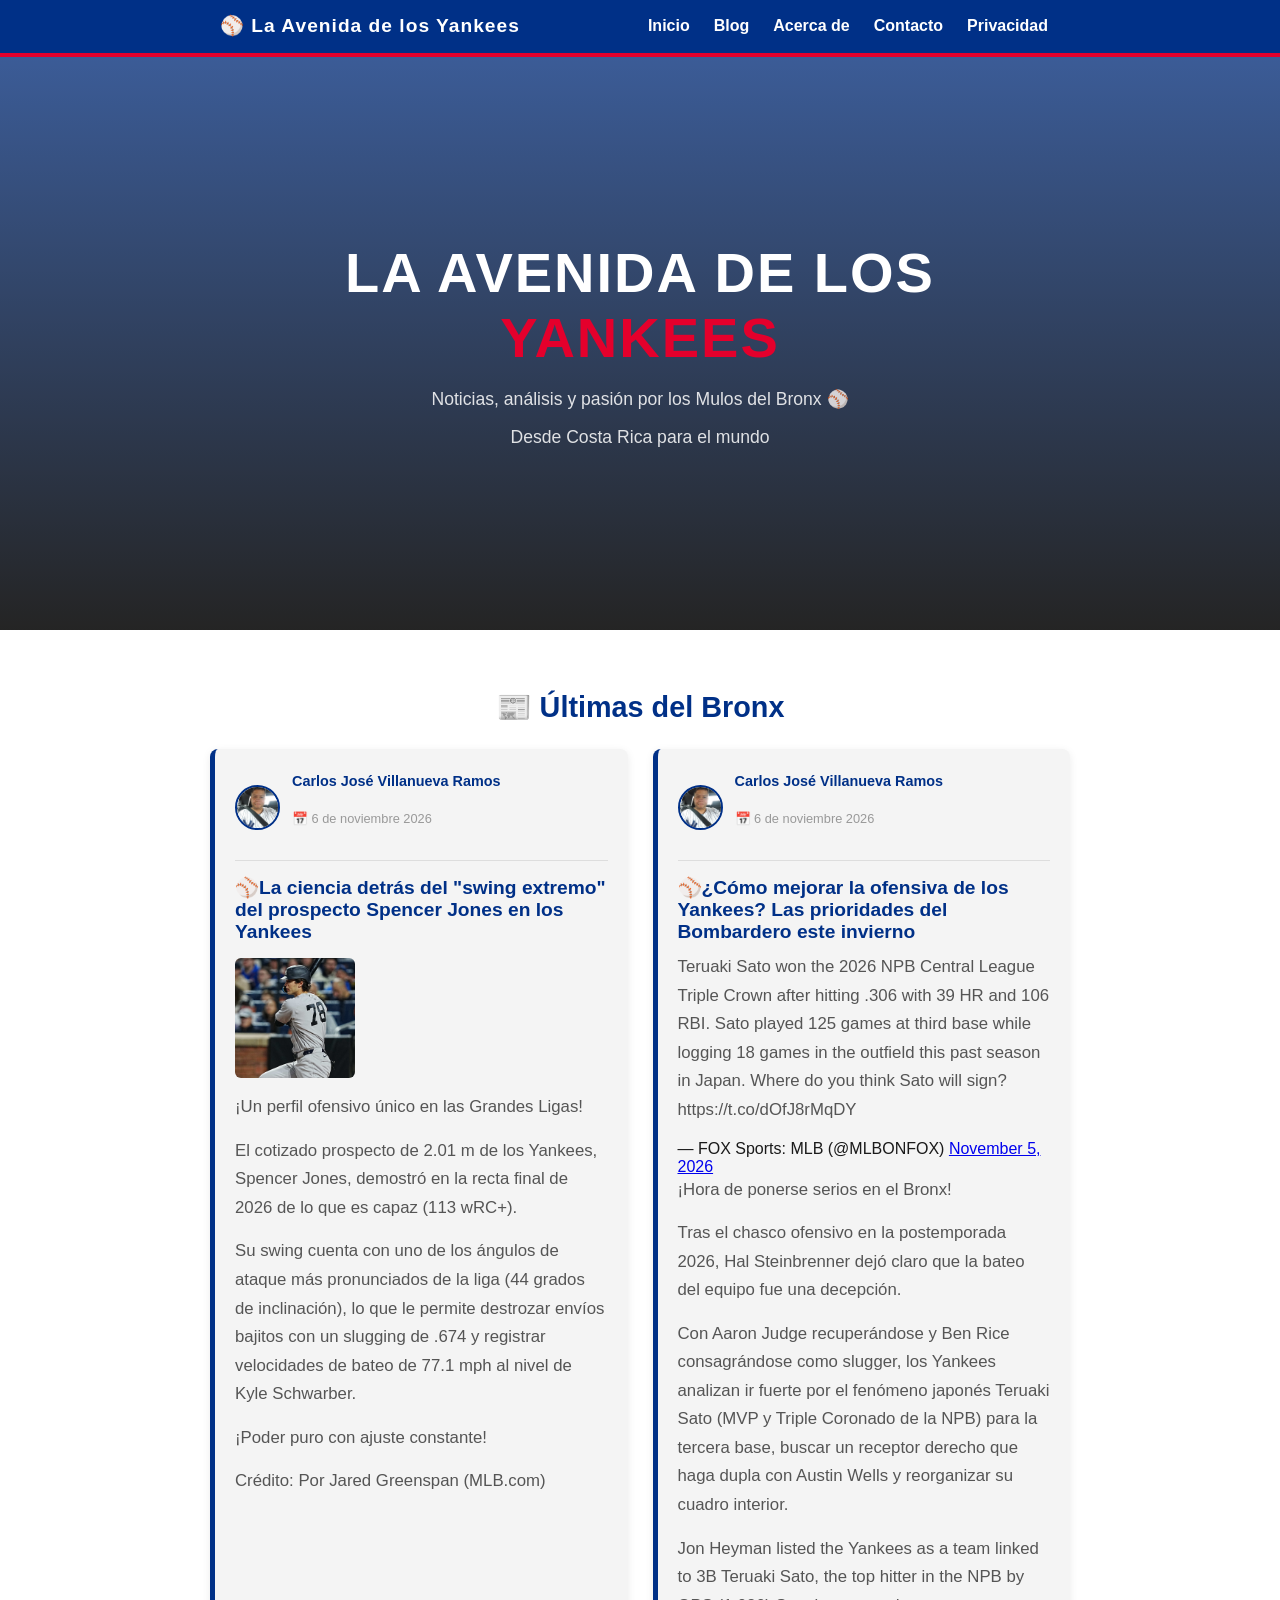
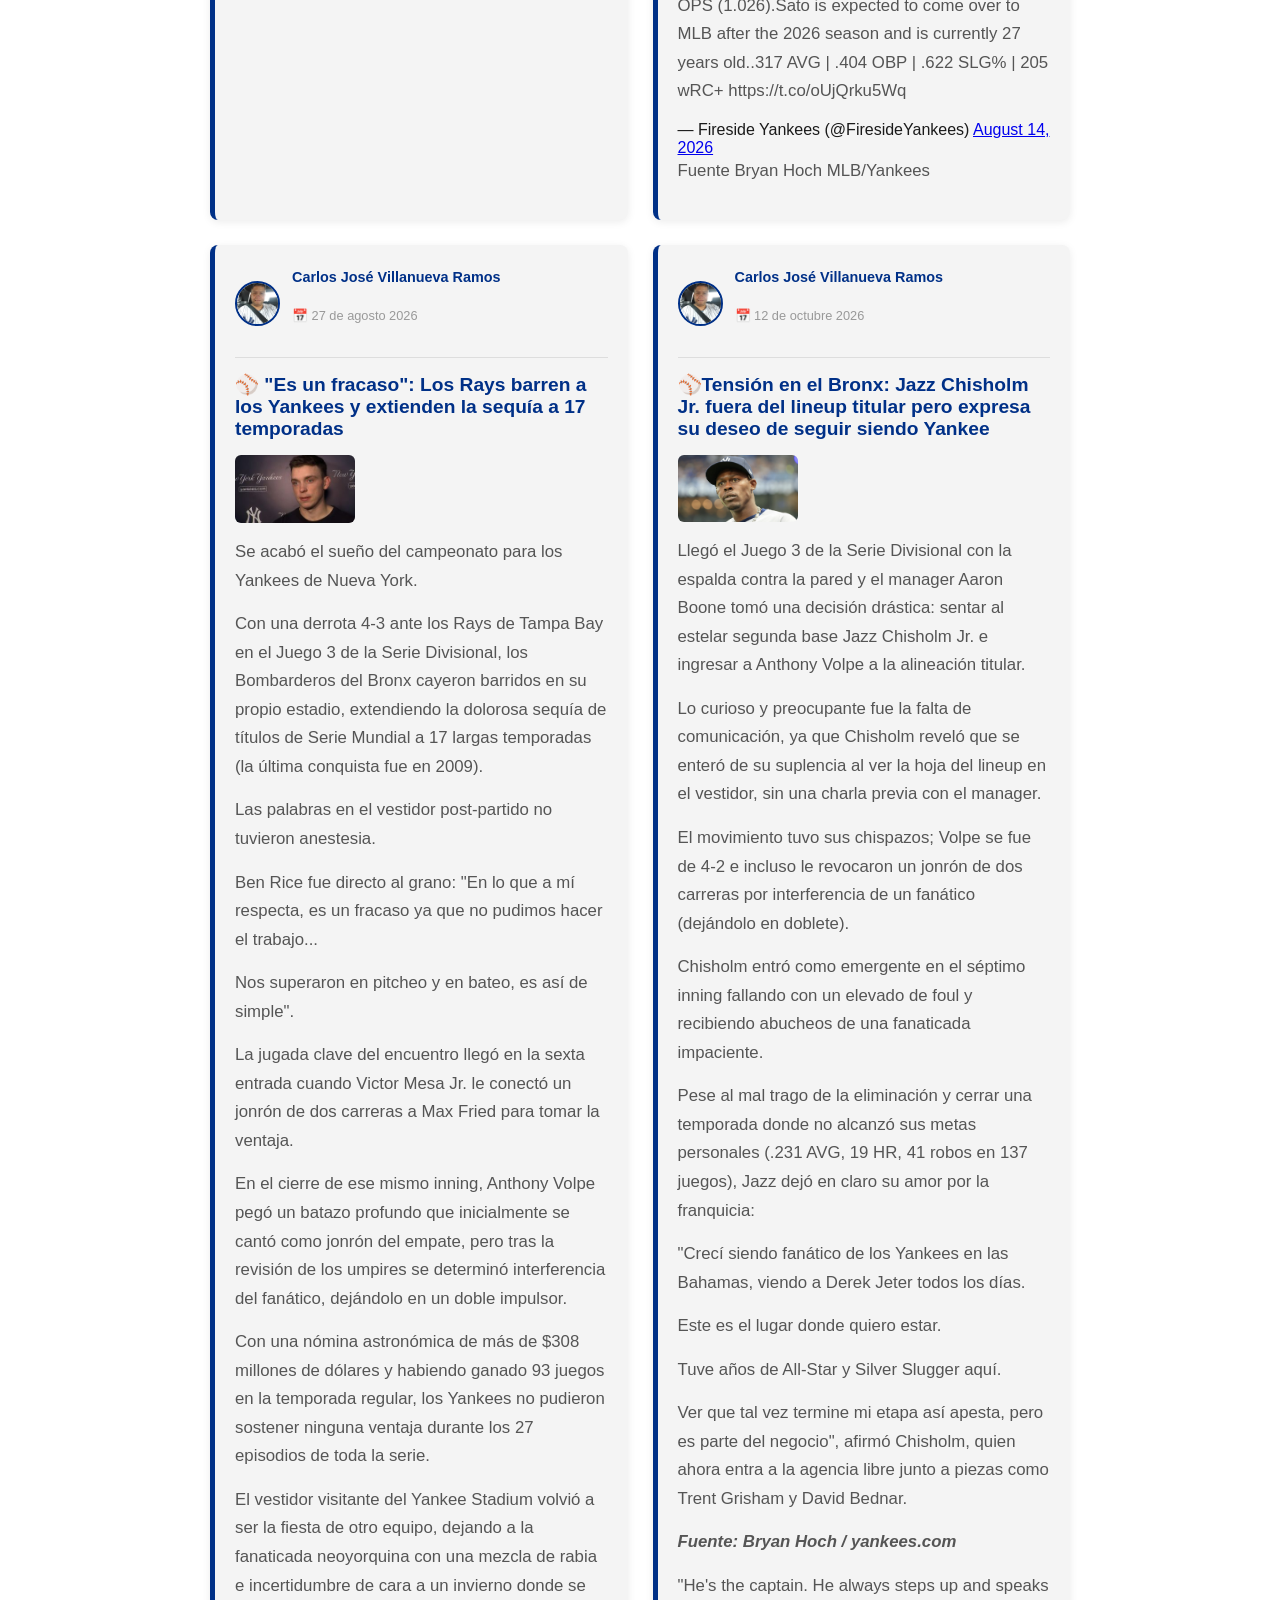
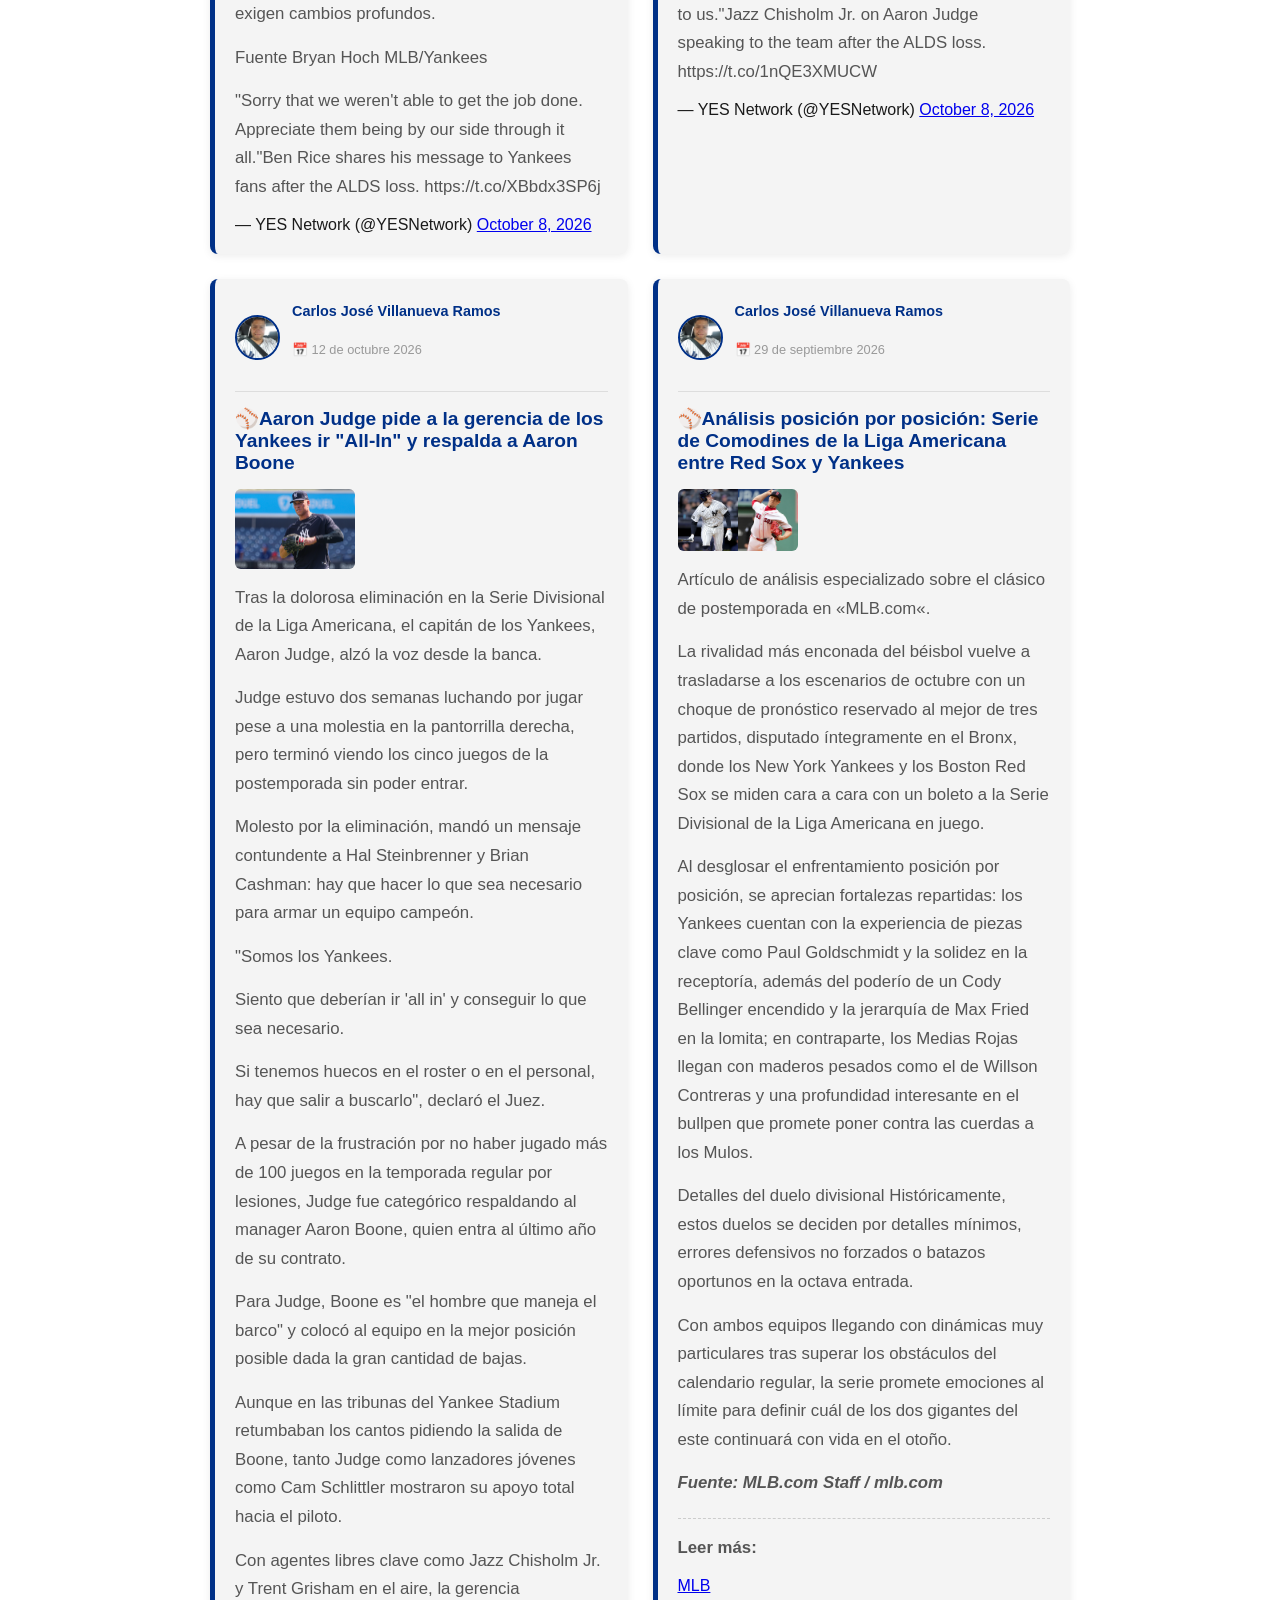
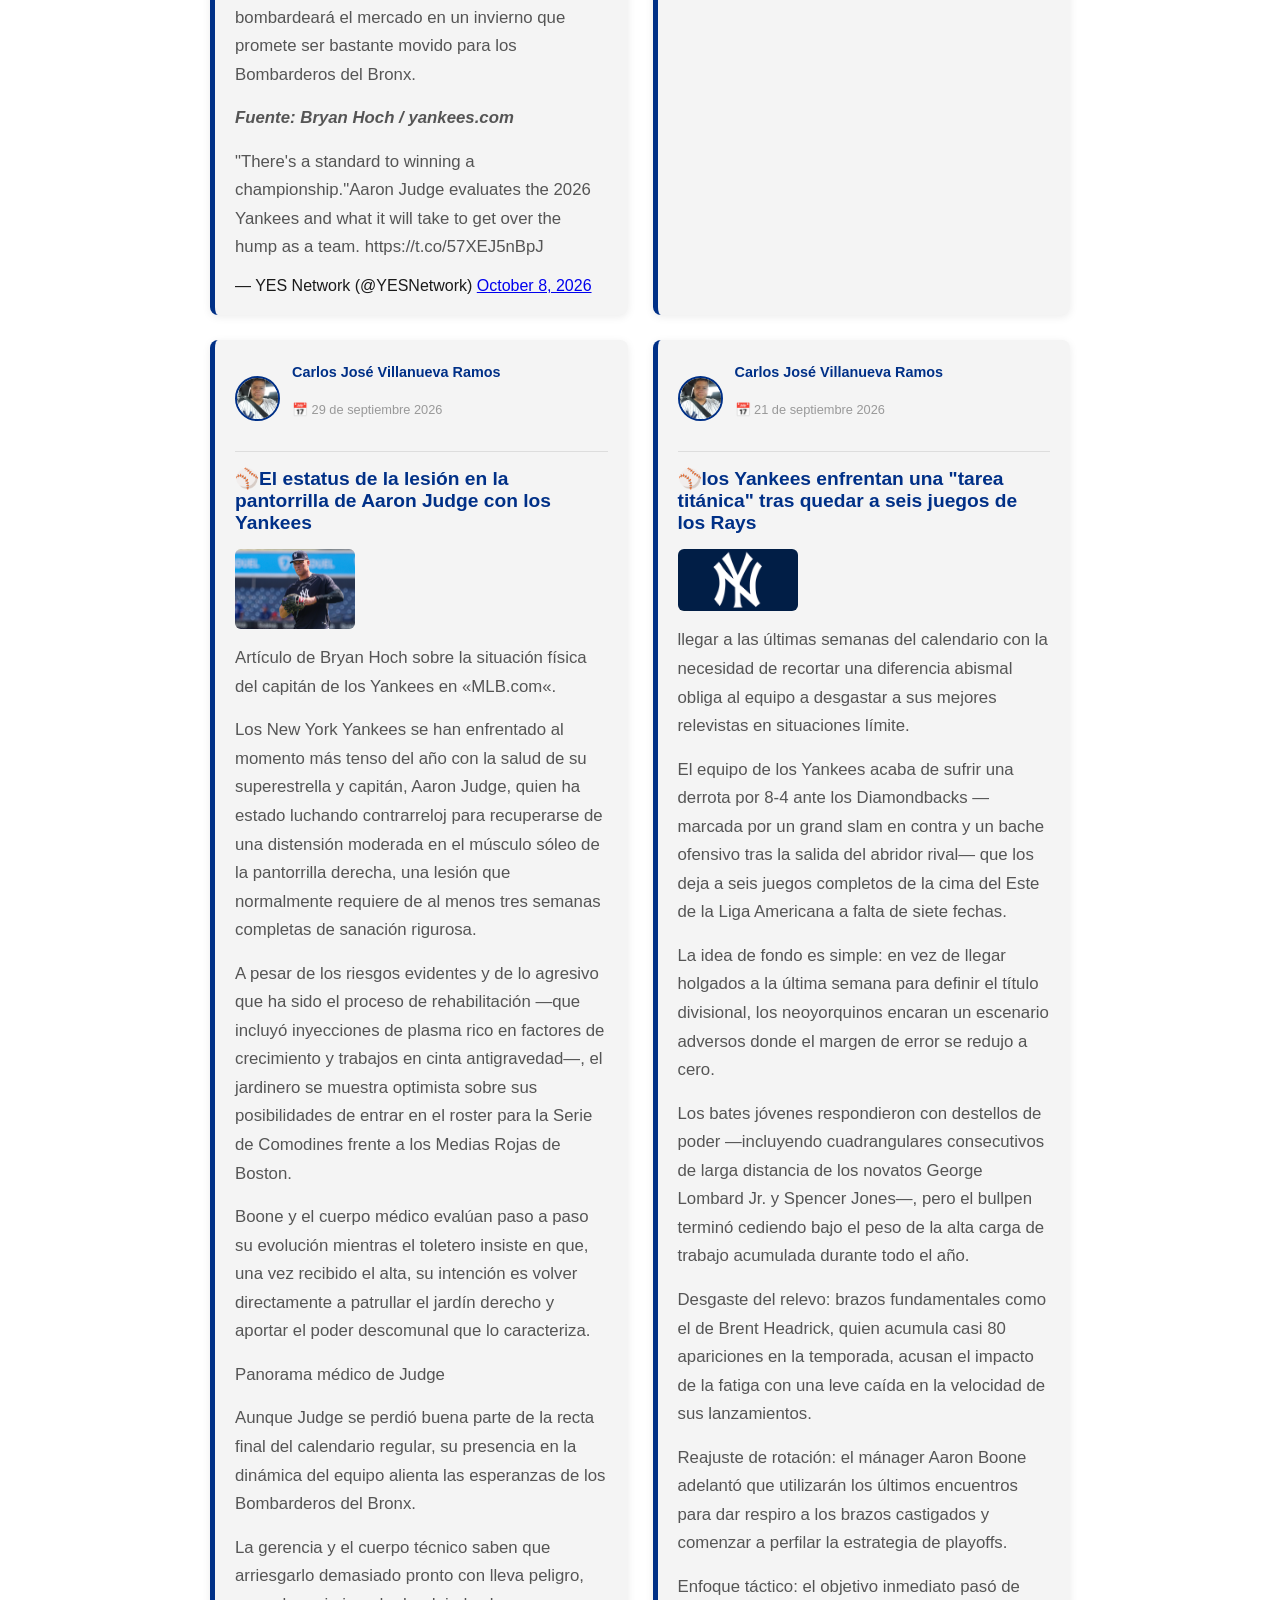
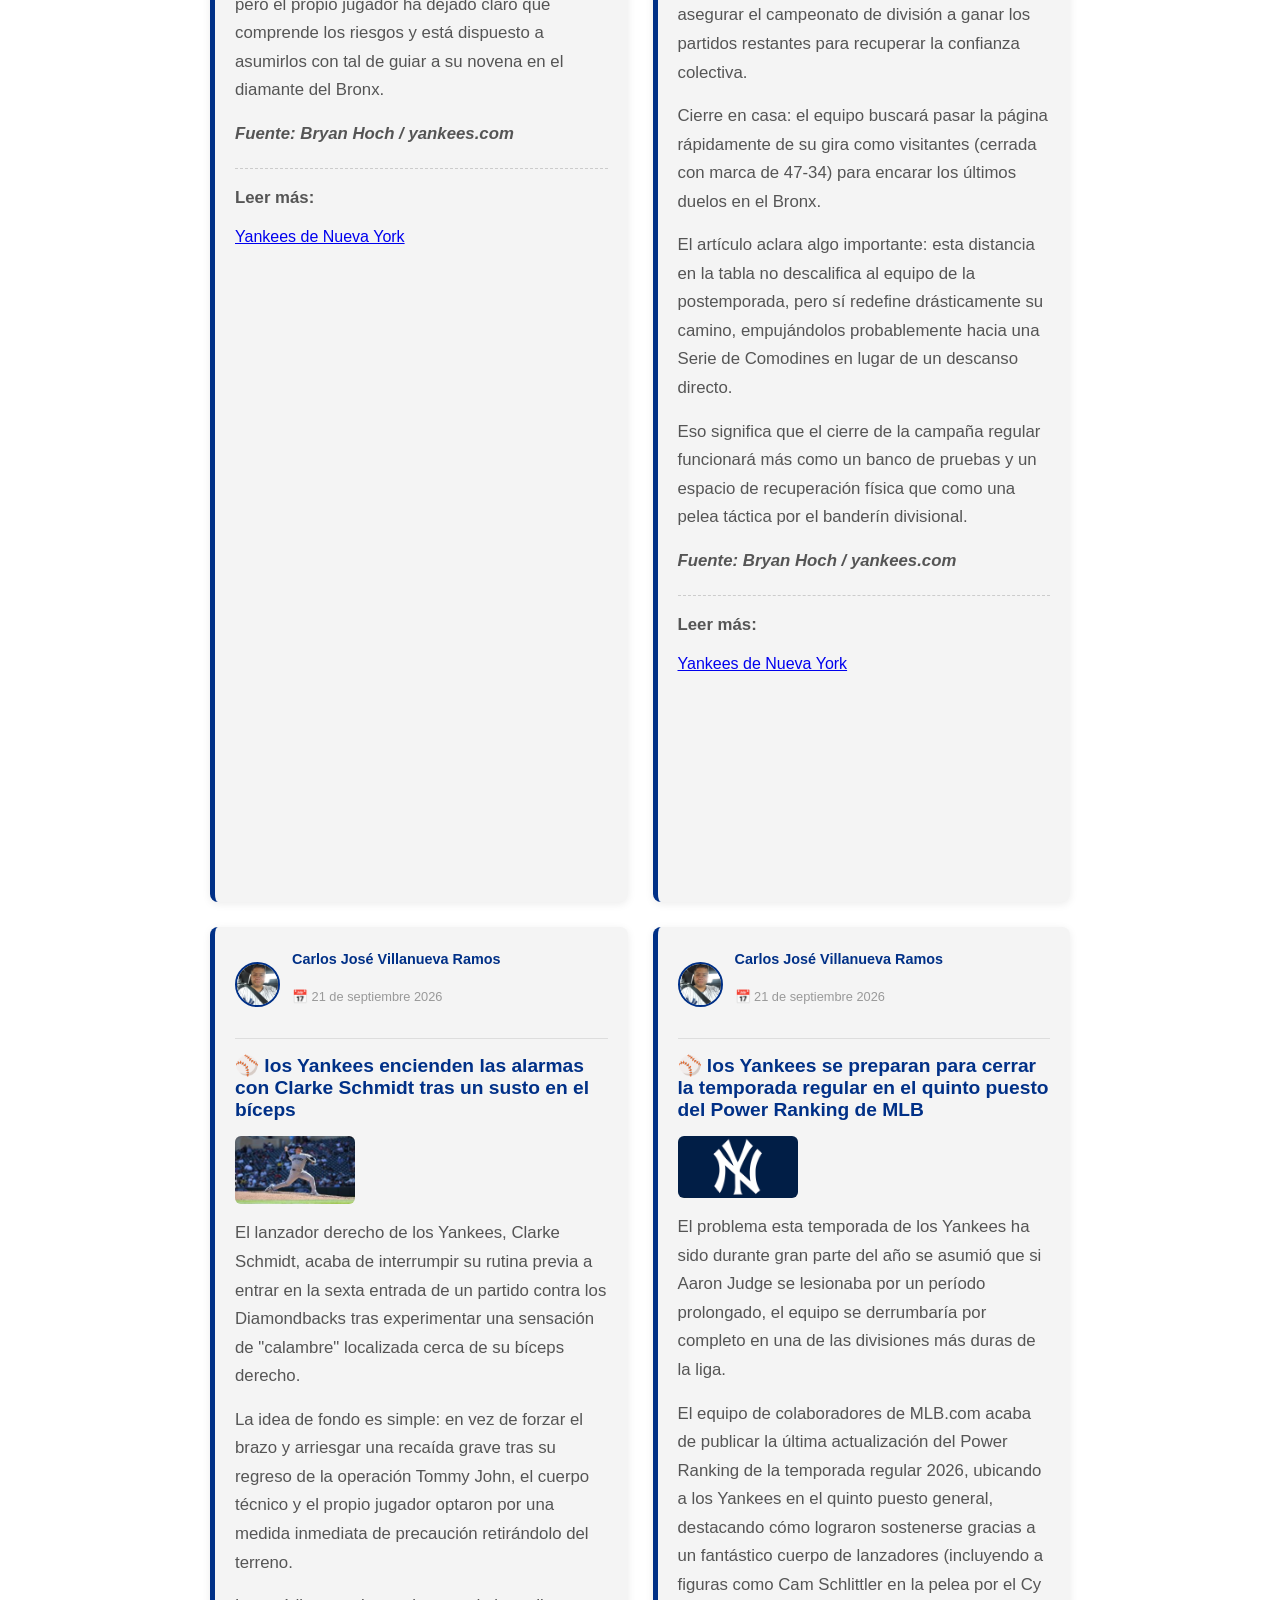
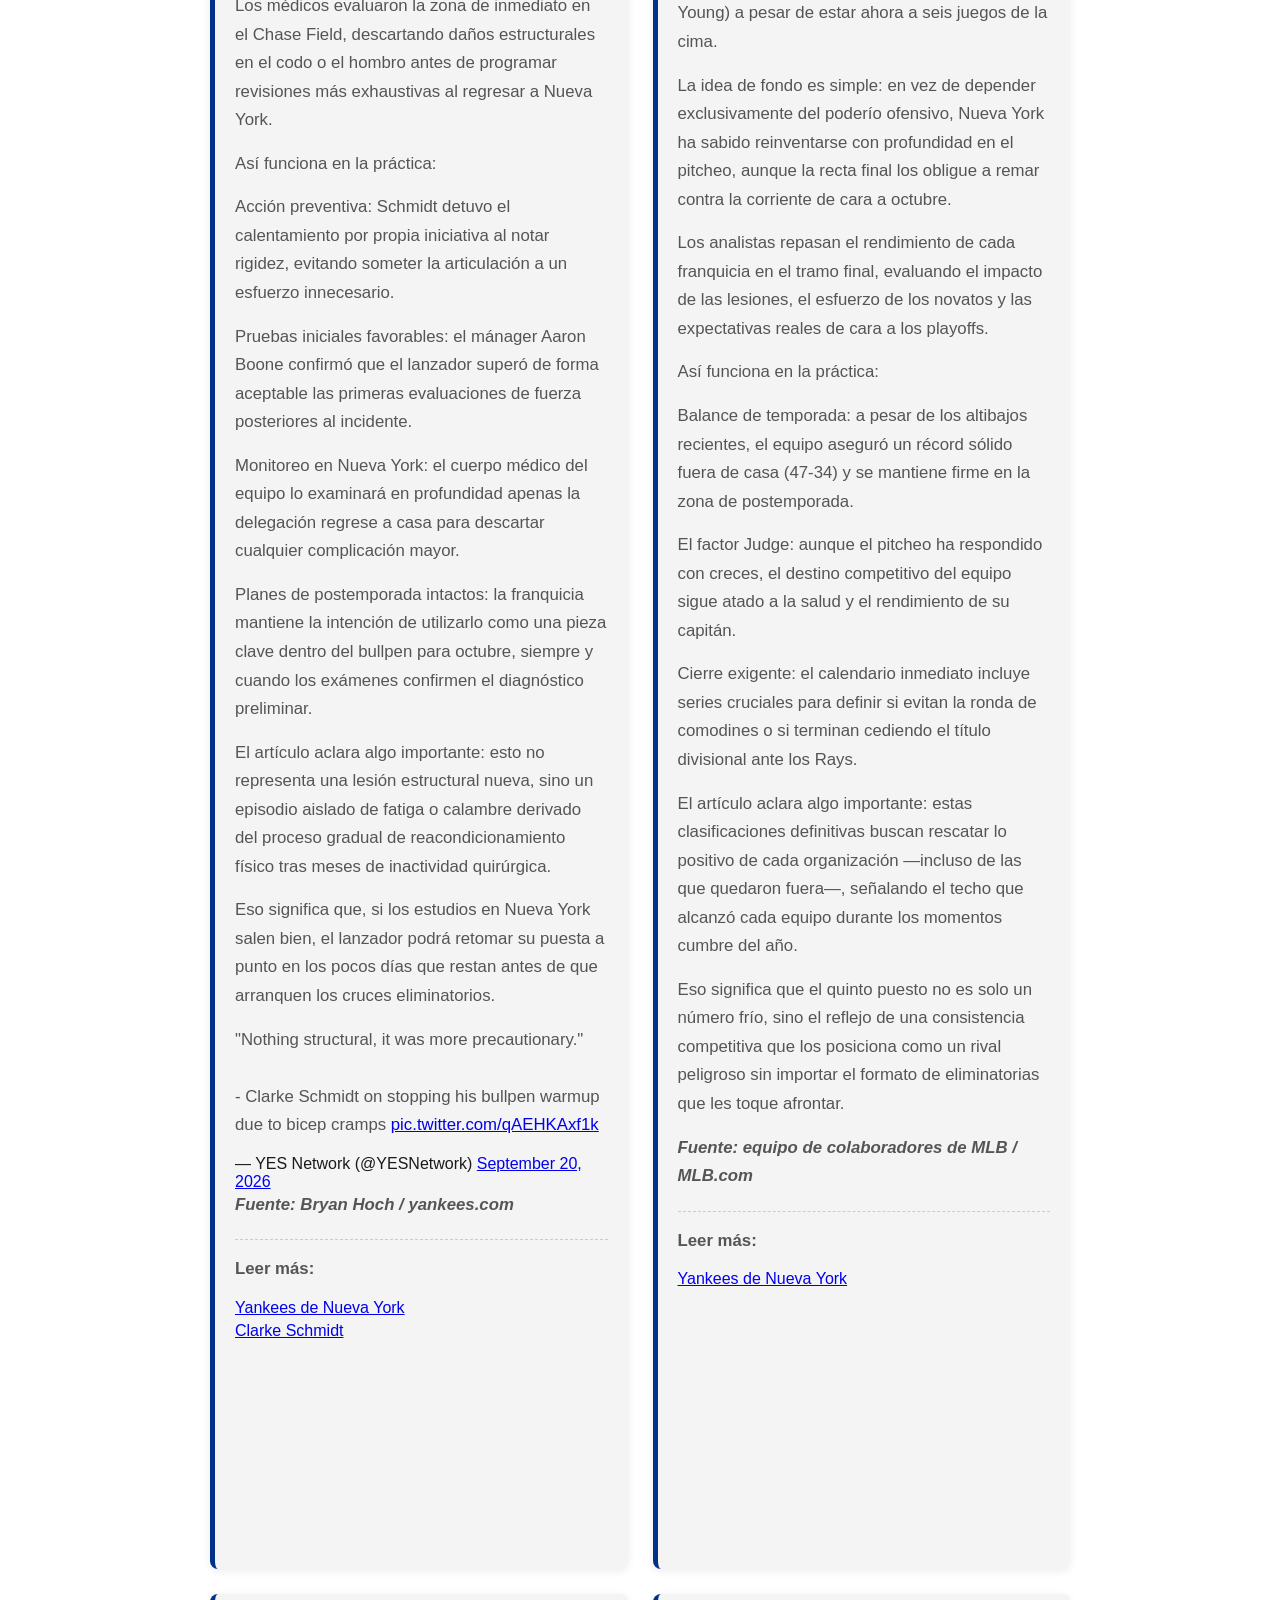
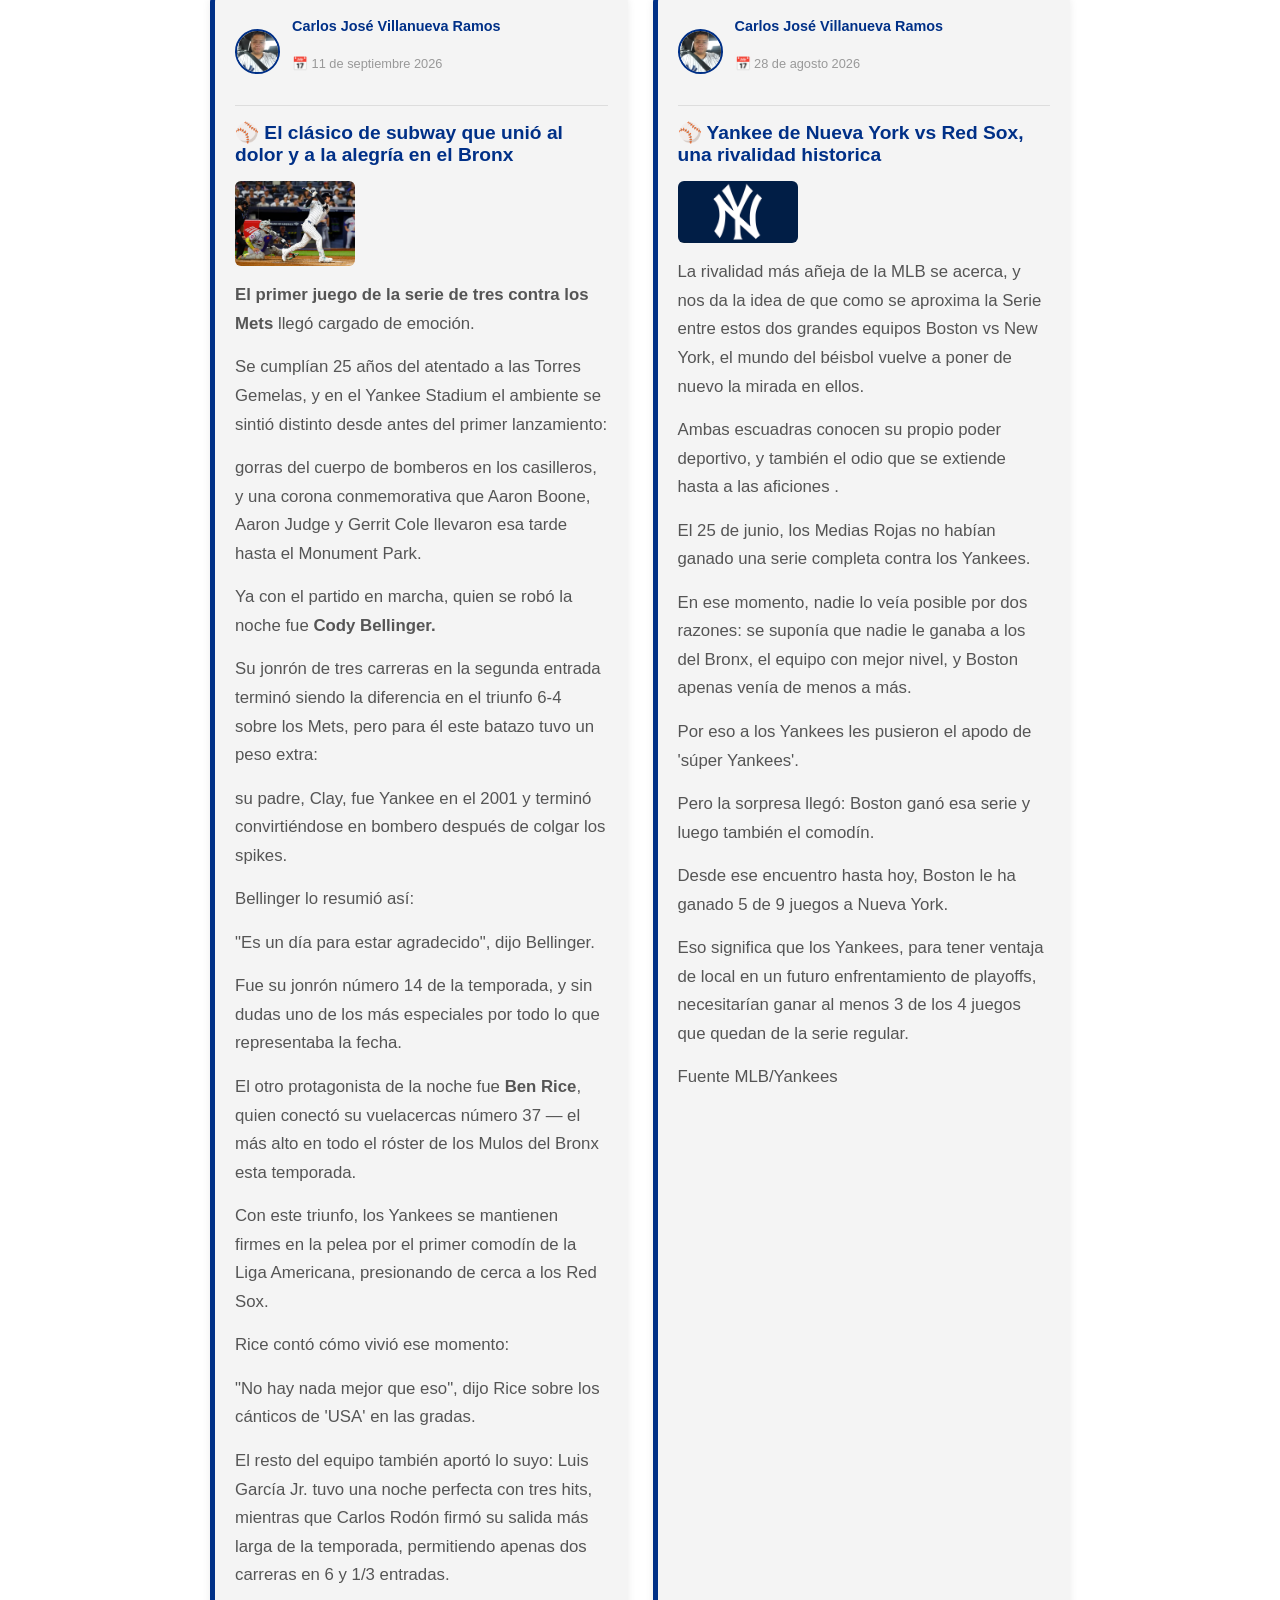
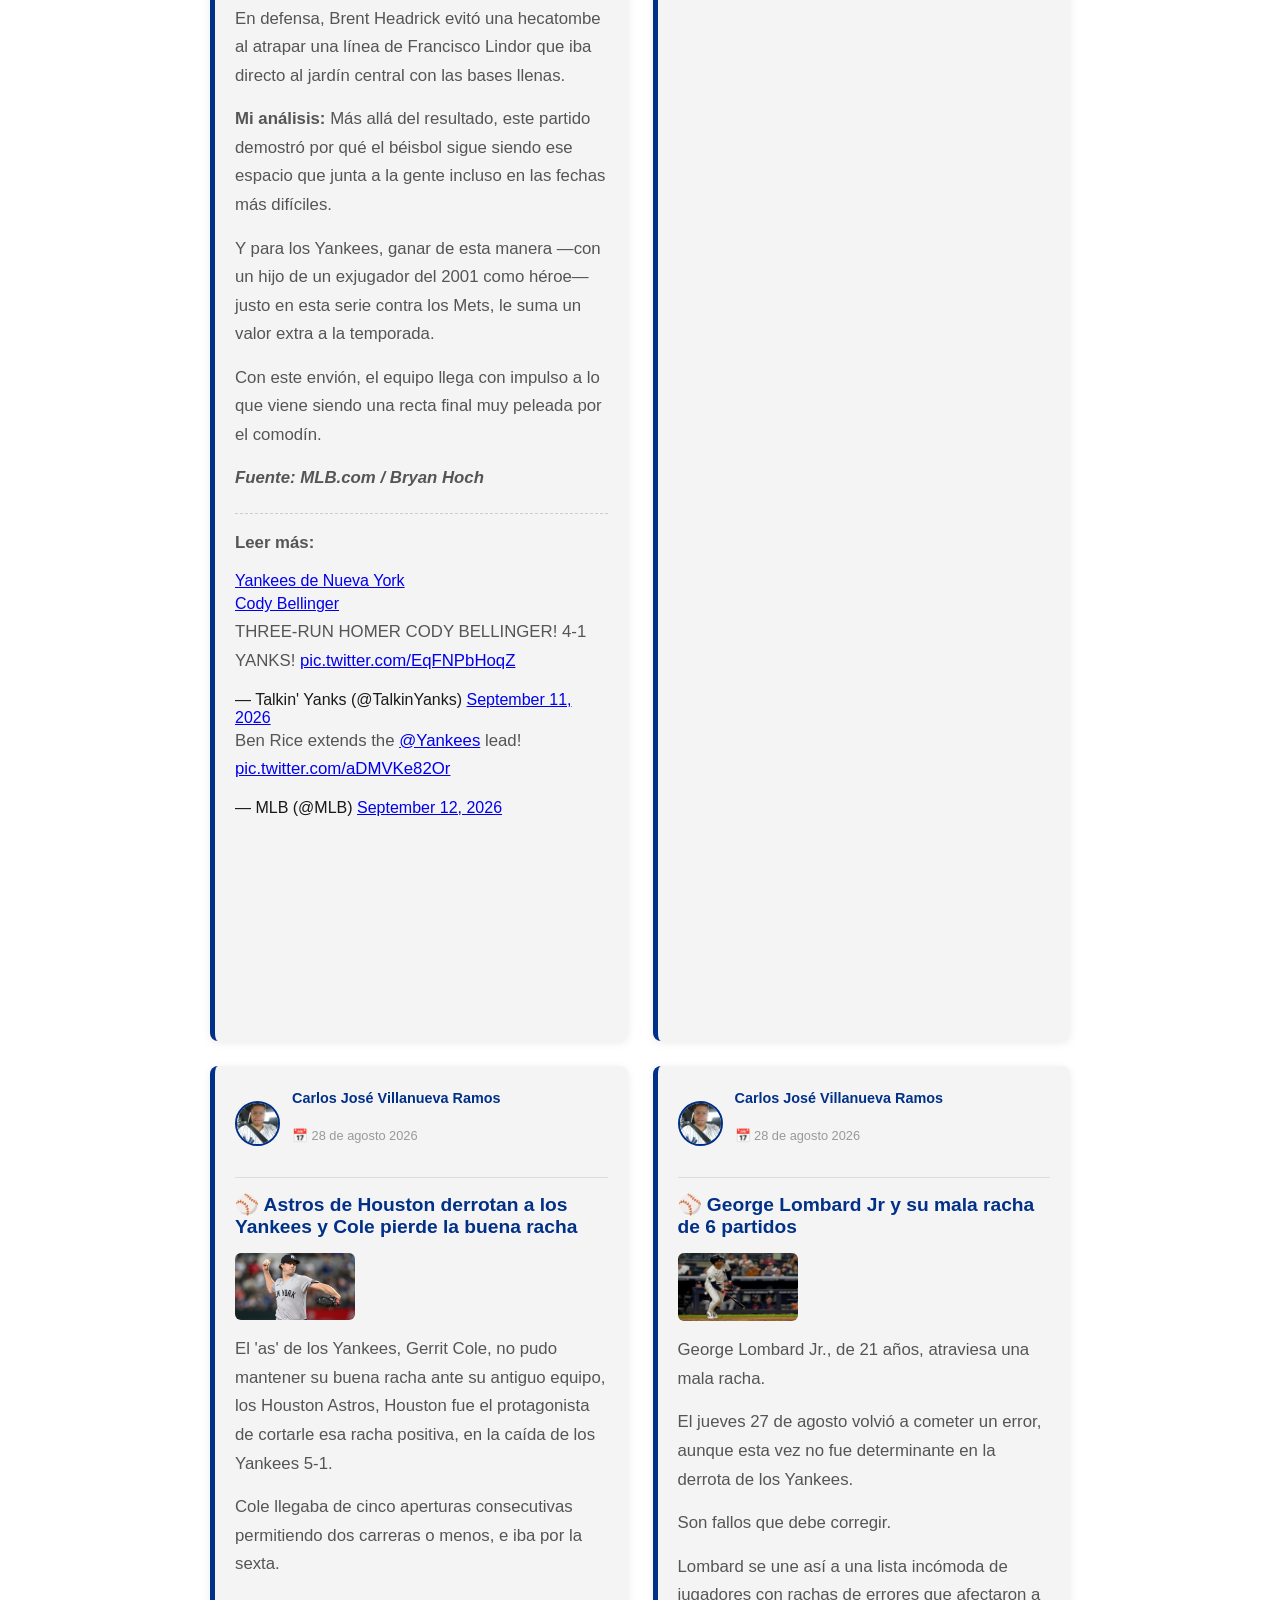
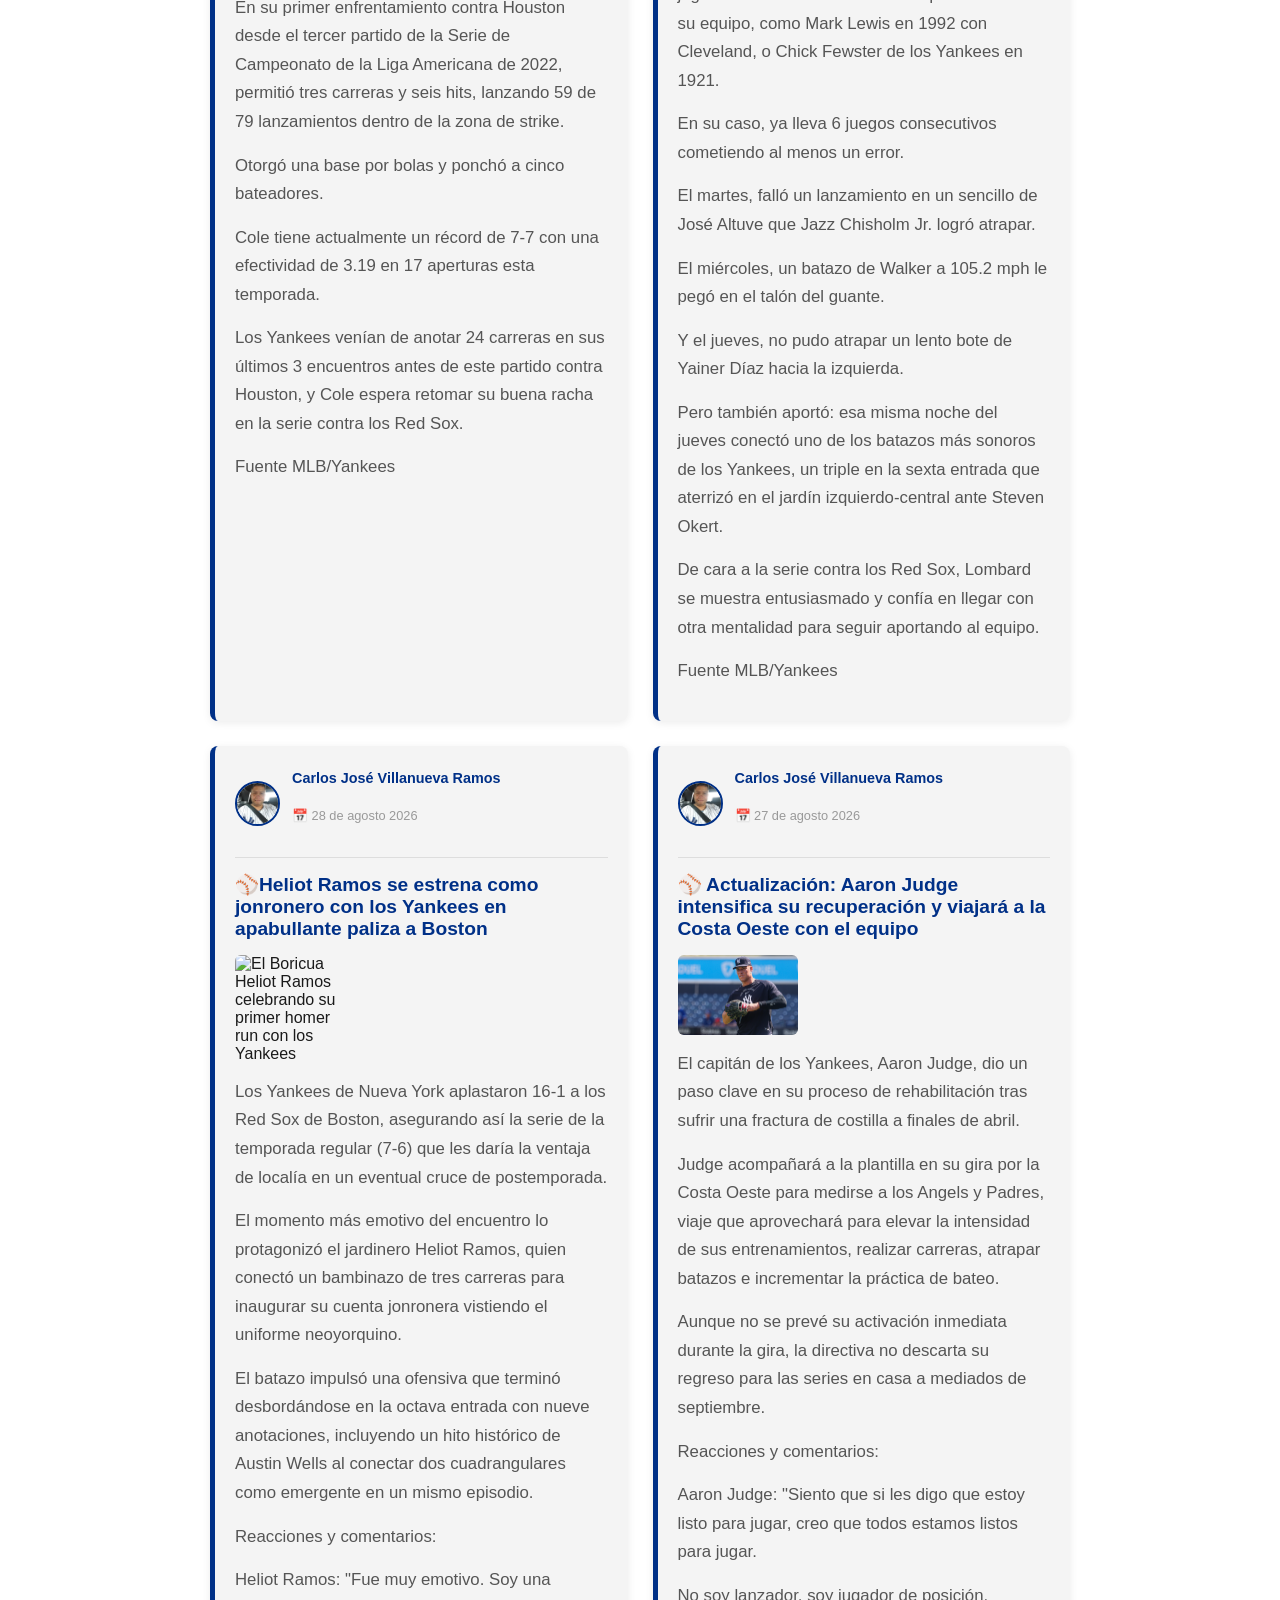
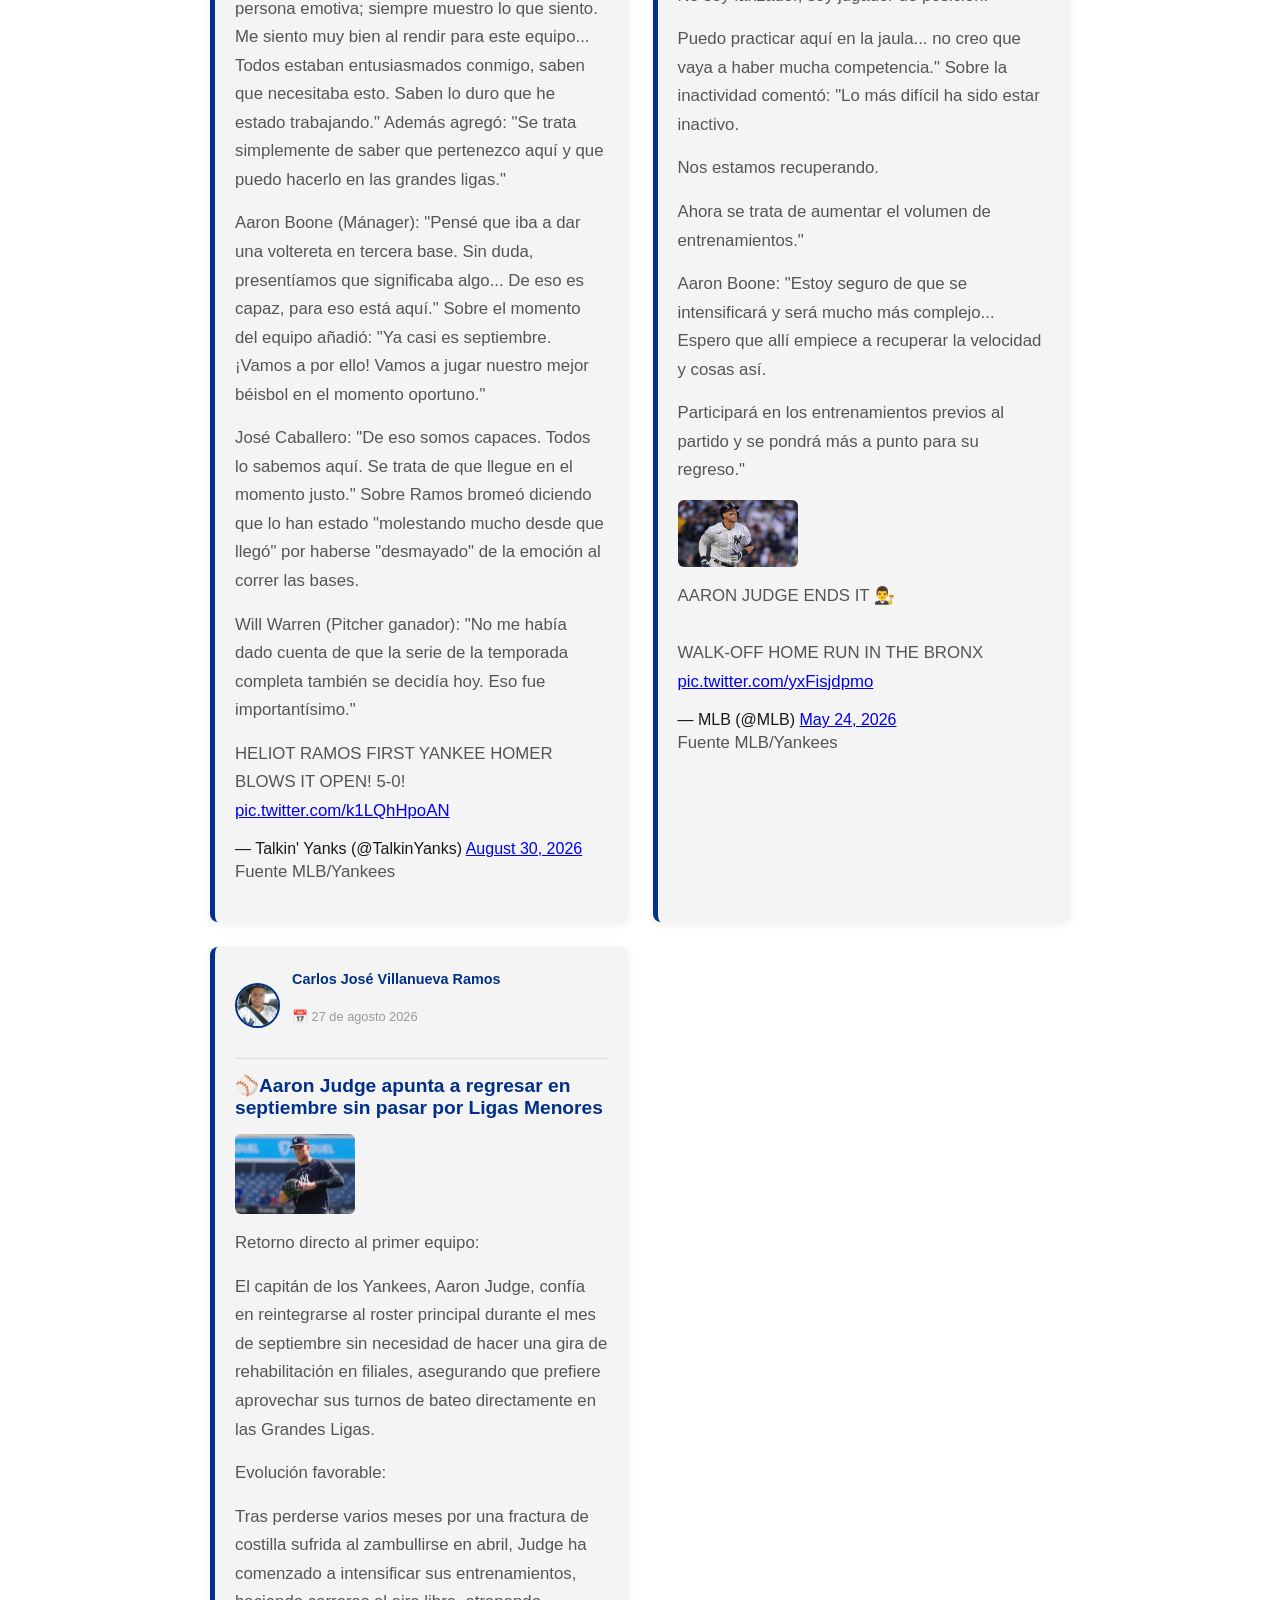
==== commit cbd7e5ba: "Nuevas noticias Nuevas noticias" ====
--- a/blog.html
+++ b/blog.html
@@ -47,6 +47,40 @@
     <div class="container">
         <h2>📰 Últimas del Bronx</h2>
         <div class="blog-grid">
+
+            <article class="blog-card">
+                <div class="autor">
+                    <img src="Carlos-Developer-Yankees.png" alt="Carlos Villanueva" class="autor-foto">
+                    <div>
+                        <p class="autor-nombre">Carlos José Villanueva Ramos</p>
+                        <p class="autor-fecha">📅 6 de noviembre 2026</p>
+                    </div>
+                </div>
+                <h3>⚾La ciencia detrás del "swing extremo" del prospecto Spencer Jones en los Yankees</h3>
+                <img src="Spencer-Jones.jpg" alt="Spencer Jones New York Yankees" class="noticia-img-chica">
+                <p>¡Un perfil ofensivo único en las Grandes Ligas!</p> 
+                <p>El cotizado prospecto de 2.01 m de los Yankees, Spencer Jones, demostró en la recta final de 2026 de lo que es capaz (113 wRC+).</p> 
+                <p>Su swing cuenta con uno de los ángulos de ataque más pronunciados de la liga (44 grados de inclinación), lo que le permite destrozar envíos bajitos con un slugging de .674 y registrar velocidades de bateo de 77.1 mph al nivel de Kyle Schwarber.</p> 
+                <p>¡Poder puro con ajuste constante!</p>
+                <p>Crédito: Por Jared Greenspan (MLB.com)</p>
+          </article>
+
+            <article class="blog-card">
+                <div class="autor">
+                    <img src="Carlos-Developer-Yankees.png" alt="Carlos Villanueva" class="autor-foto">
+                    <div>
+                        <p class="autor-nombre">Carlos José Villanueva Ramos</p>
+                        <p class="autor-fecha">📅 6 de noviembre 2026</p>
+                    </div>
+                </div>
+                <h3>⚾¿Cómo mejorar la ofensiva de los Yankees? Las prioridades del Bombardero este invierno</h3>
+                <blockquote class="twitter-tweet"><p lang="en" dir="ltr">Teruaki Sato won the 2026 NPB Central League Triple Crown after hitting .306 with 39 HR and 106 RBI. Sato played 125 games at third base while logging 18 games in the outfield this past season in Japan. Where do you think Sato will sign? https://t.co/dOfJ8rMqDY</p>&mdash; FOX Sports: MLB (@MLBONFOX) <a href="https://x.com/MLBONFOX/status/2118448667028066308?ref_src=twsrc%5Etfw">November 5, 2026</a></blockquote><script async src="https://platform.x.com/widgets.js" charset="utf-8"></script>
+                <p>¡Hora de ponerse serios en el Bronx!</p> 
+                <p>Tras el chasco ofensivo en la postemporada 2026, Hal Steinbrenner dejó claro que la bateo del equipo fue una decepción.</p> 
+                <p>Con Aaron Judge recuperándose y Ben Rice consagrándose como slugger, los Yankees analizan ir fuerte por el fenómeno japonés Teruaki Sato (MVP y Triple Coronado de la NPB) para la tercera base, buscar un receptor derecho que haga dupla con Austin Wells y reorganizar su cuadro interior.</p>
+                <blockquote class="twitter-tweet"><p lang="en" dir="ltr">Jon Heyman listed the Yankees as a team linked to 3B Teruaki Sato, the top hitter in the NPB by OPS (1.026).Sato is expected to come over to MLB after the 2026 season and is currently 27 years old..317 AVG | .404 OBP | .622 SLG% | 205 wRC+ https://t.co/oUjQrku5Wq</p>&mdash; Fireside Yankees (@FiresideYankees) <a href="https://x.com/FiresideYankees/status/2088260726645256320?ref_src=twsrc%5Etfw">August 14, 2026</a></blockquote><script async src="https://platform.x.com/widgets.js" charset="utf-8"></script>
+               <p>Fuente Bryan Hoch MLB/Yankees</p>
+            </article>
 
             <article class="blog-card">
                 <div class="autor">
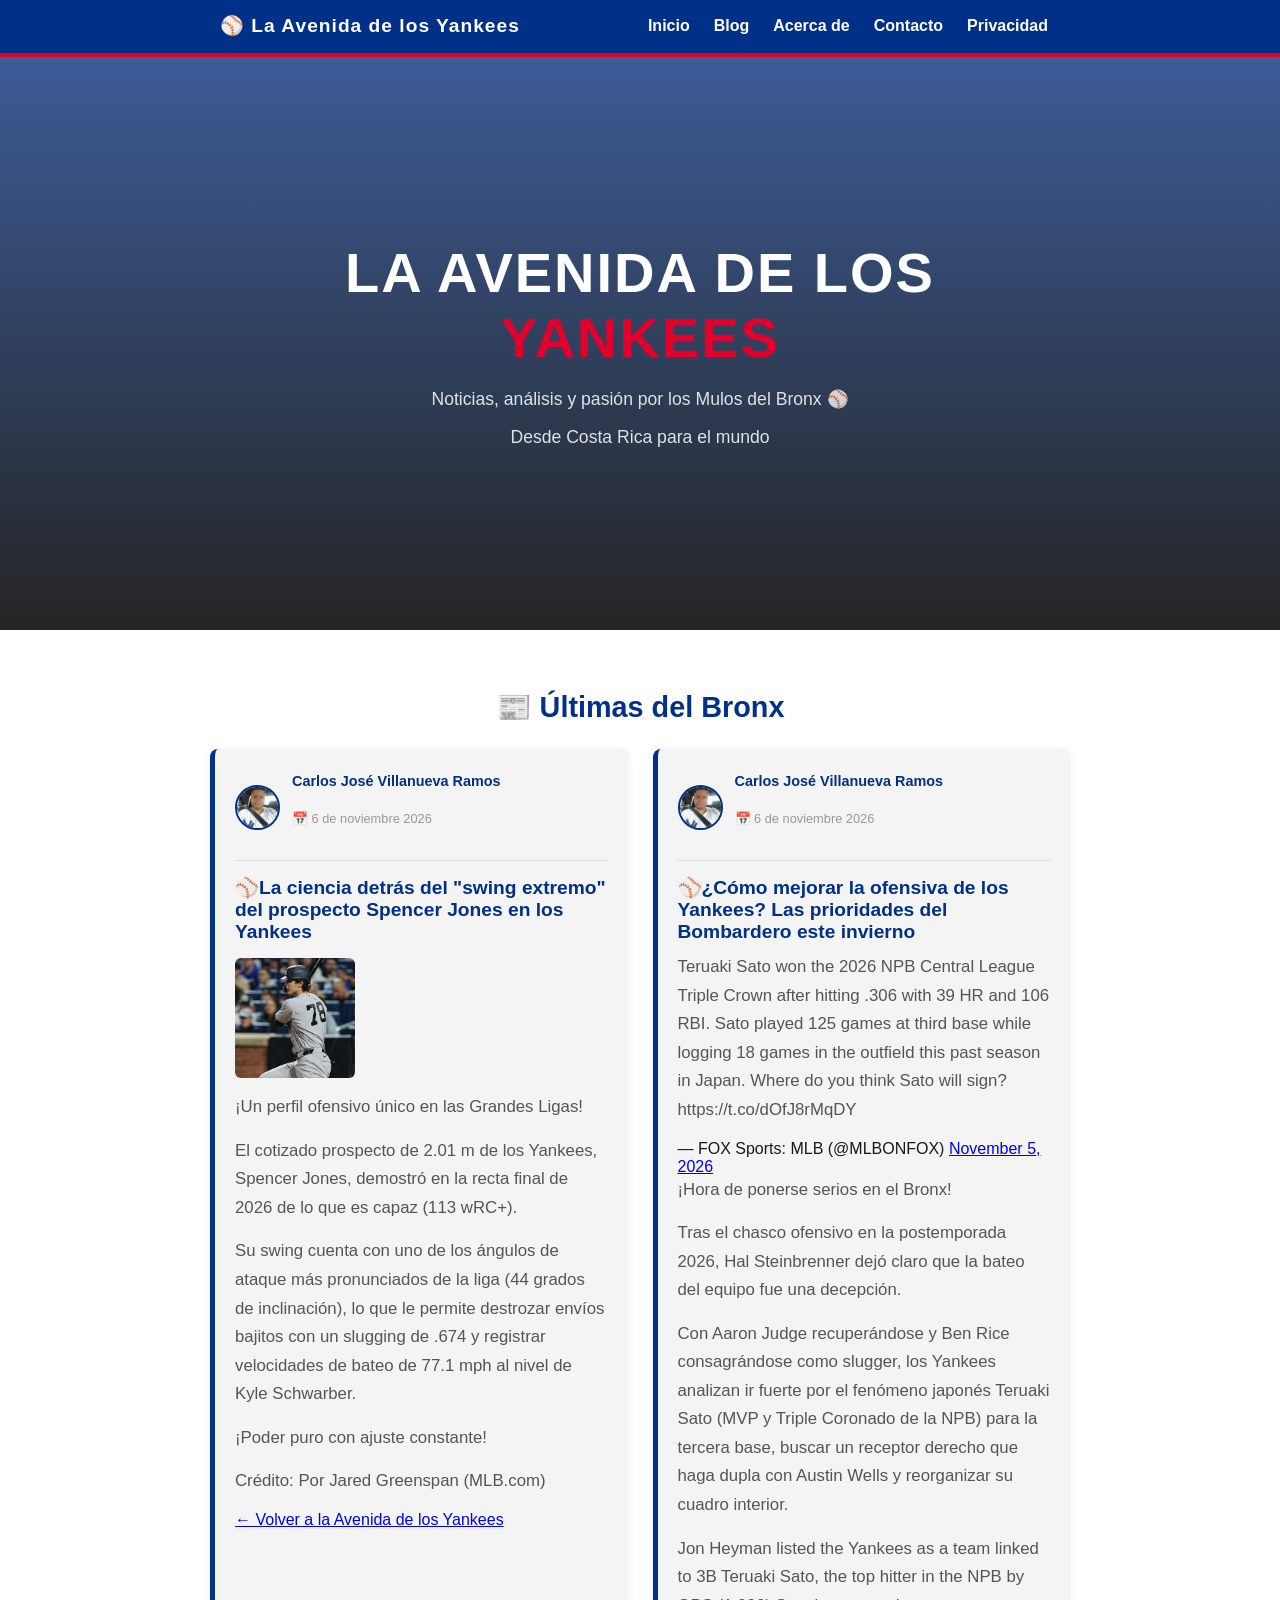
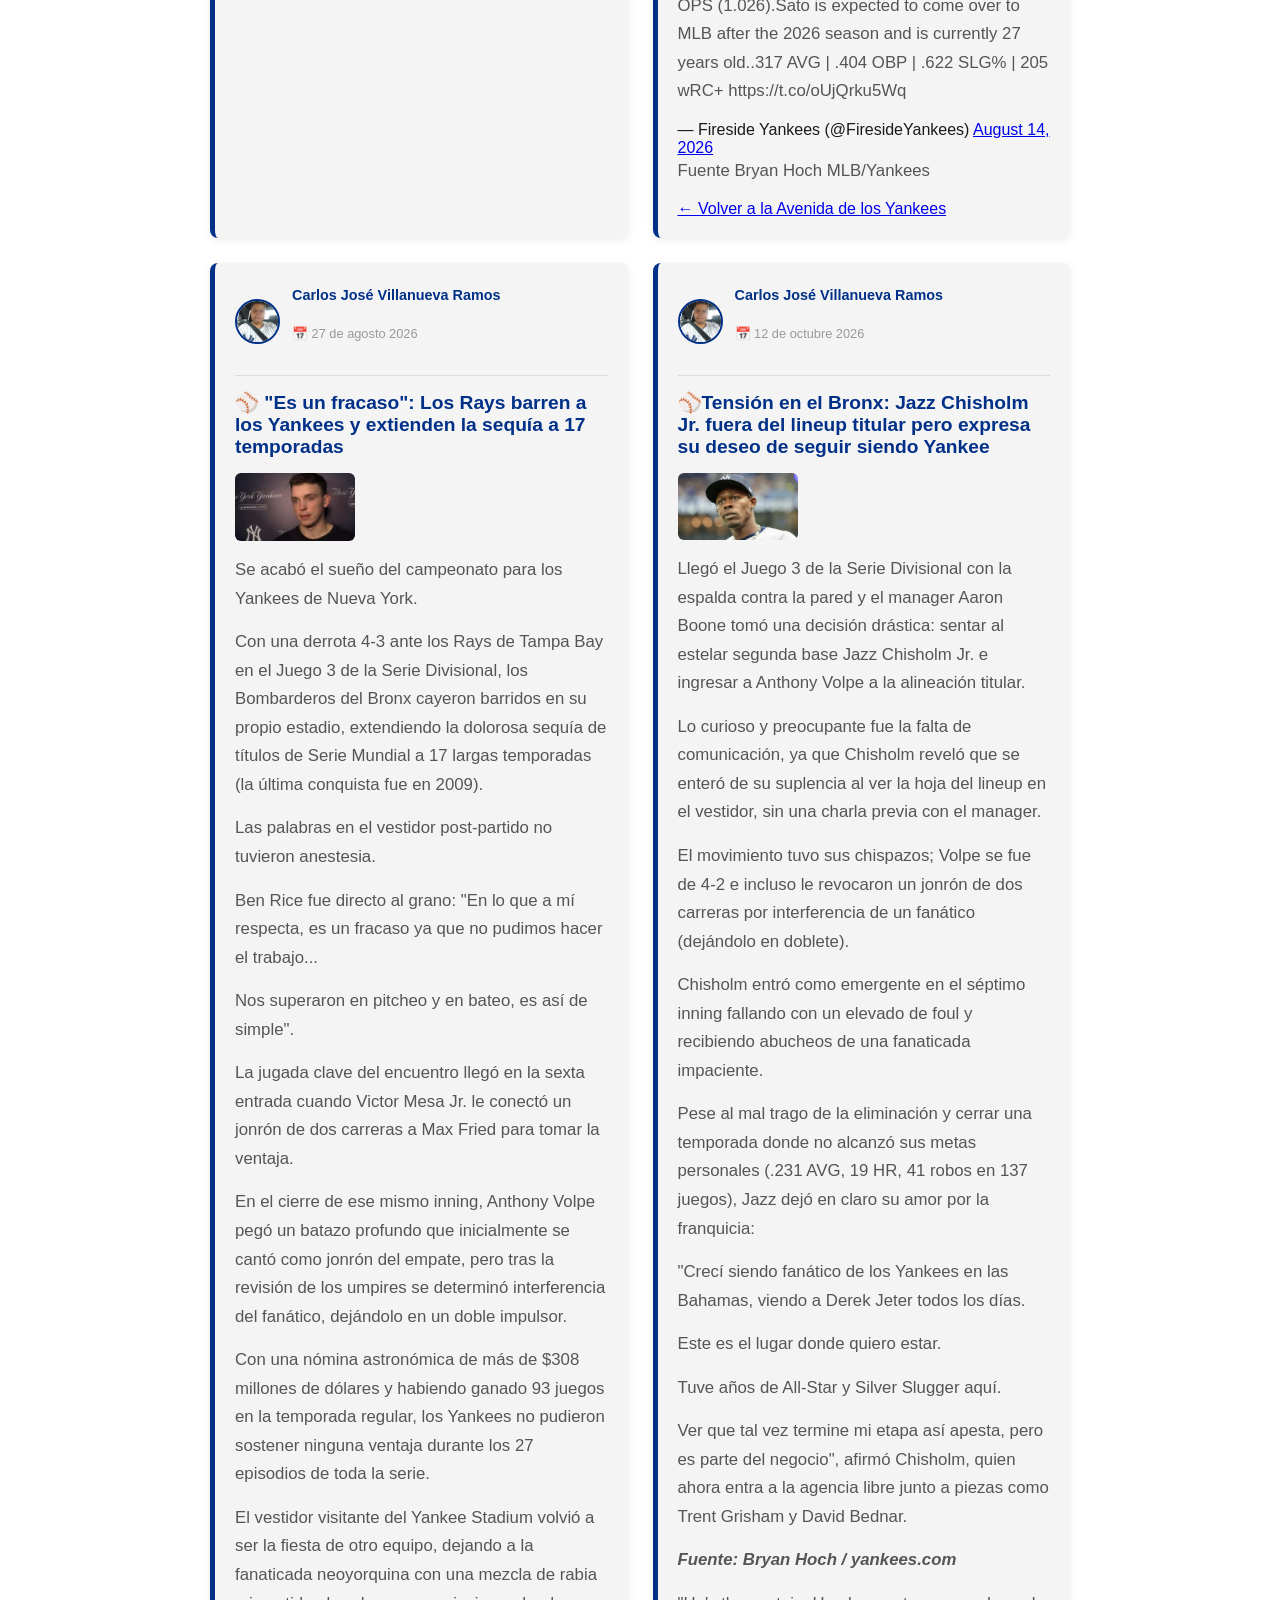
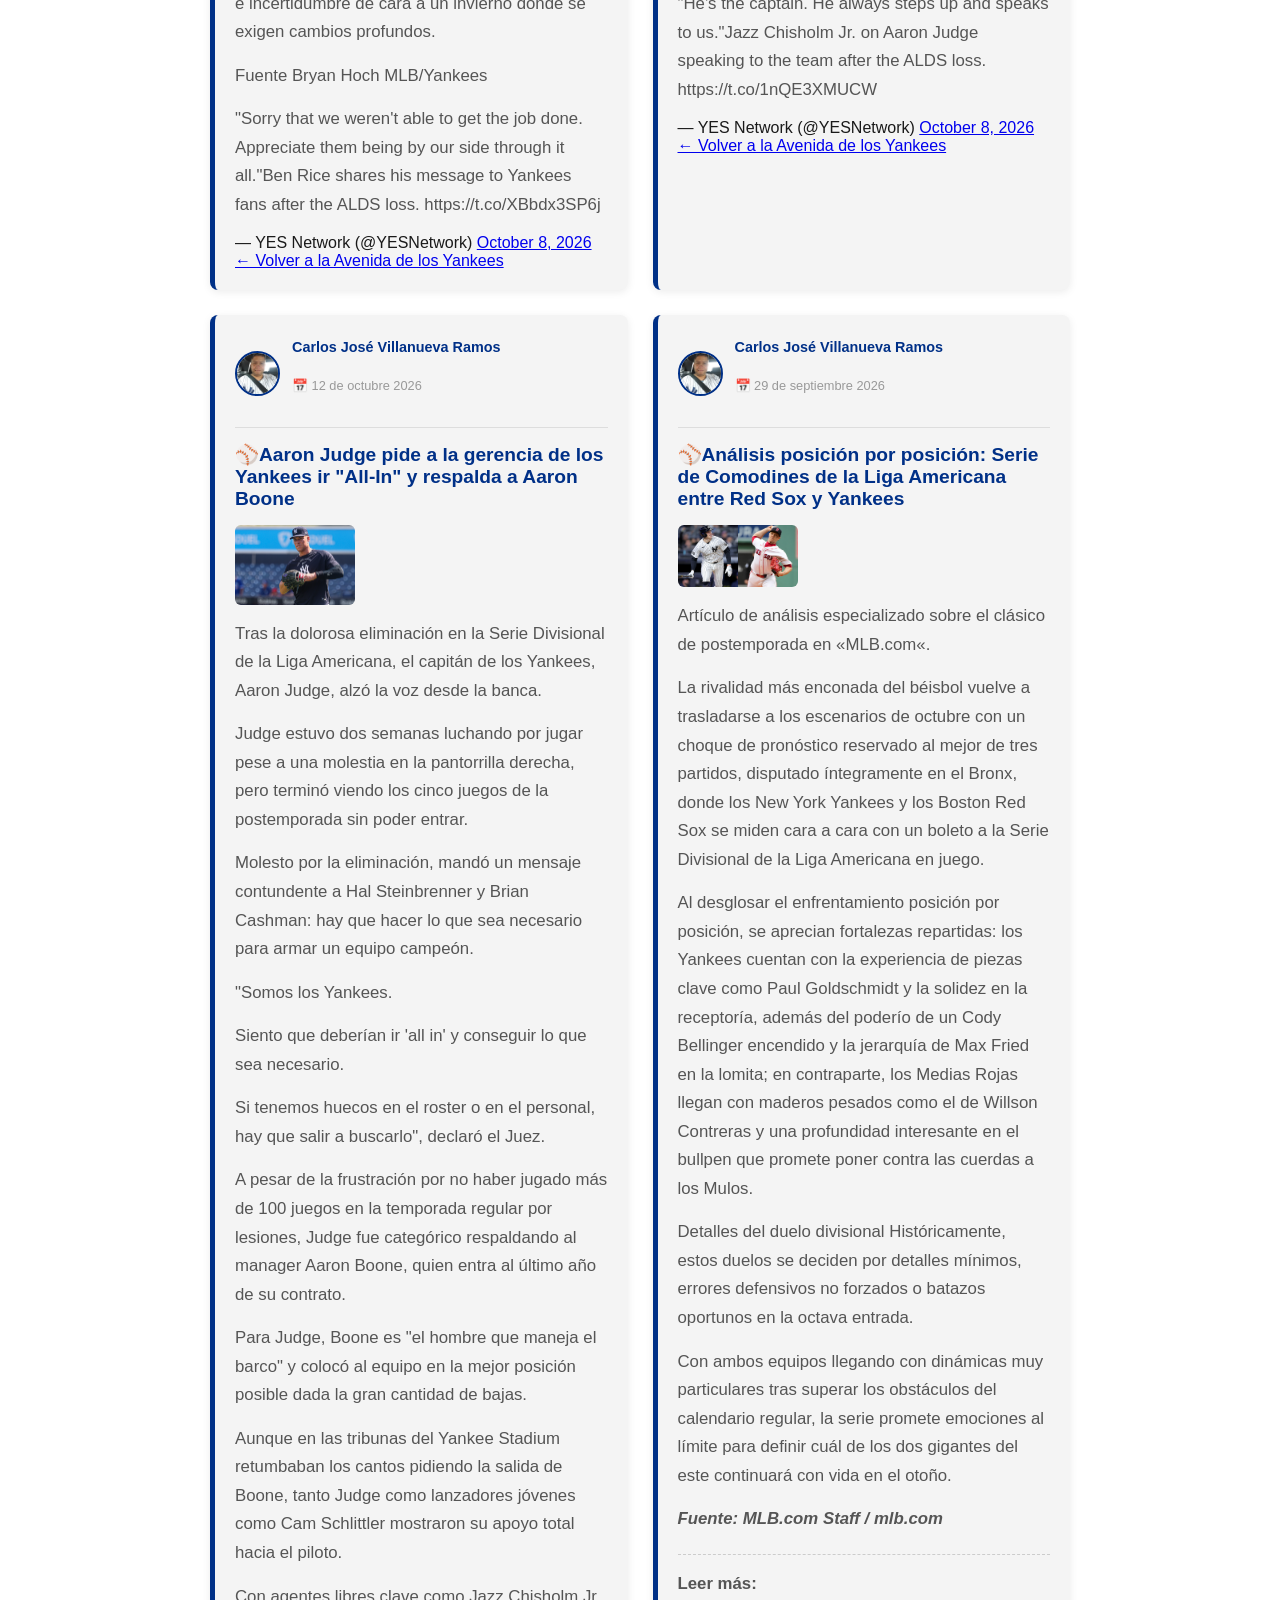
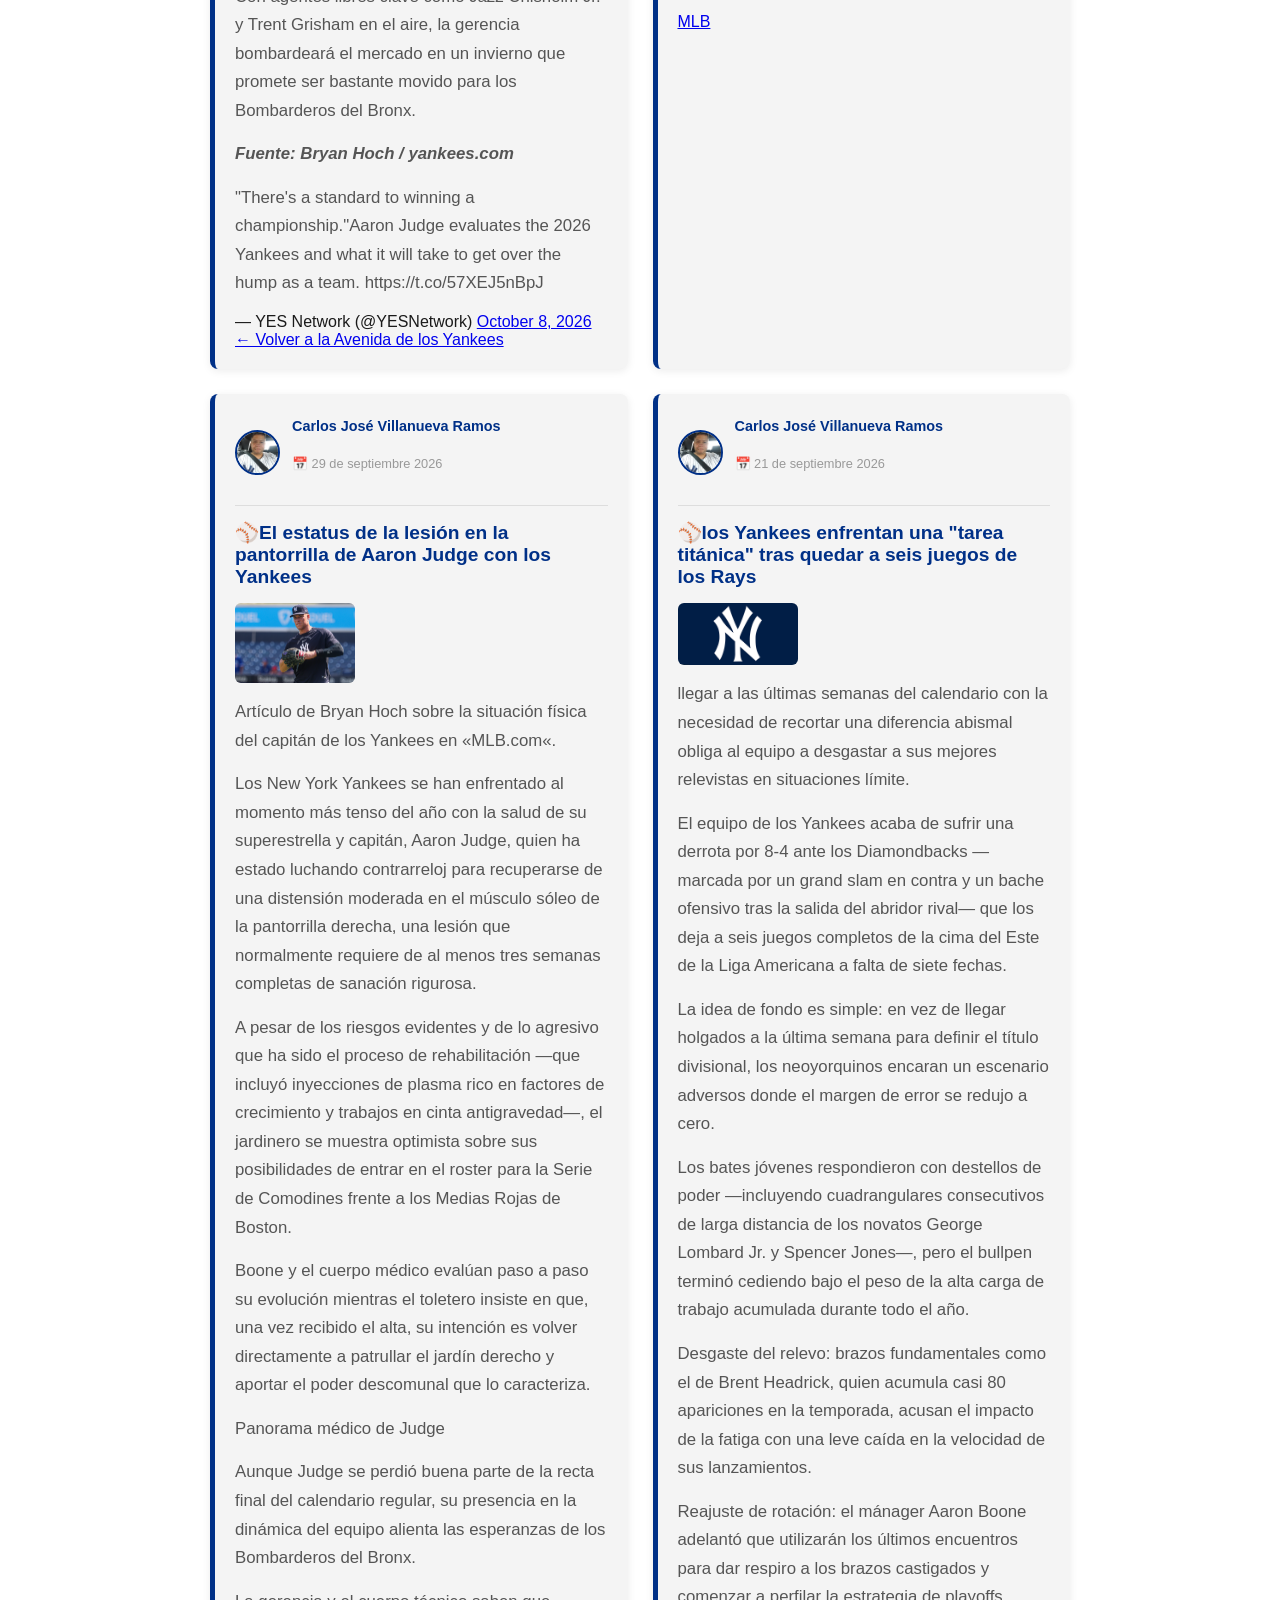
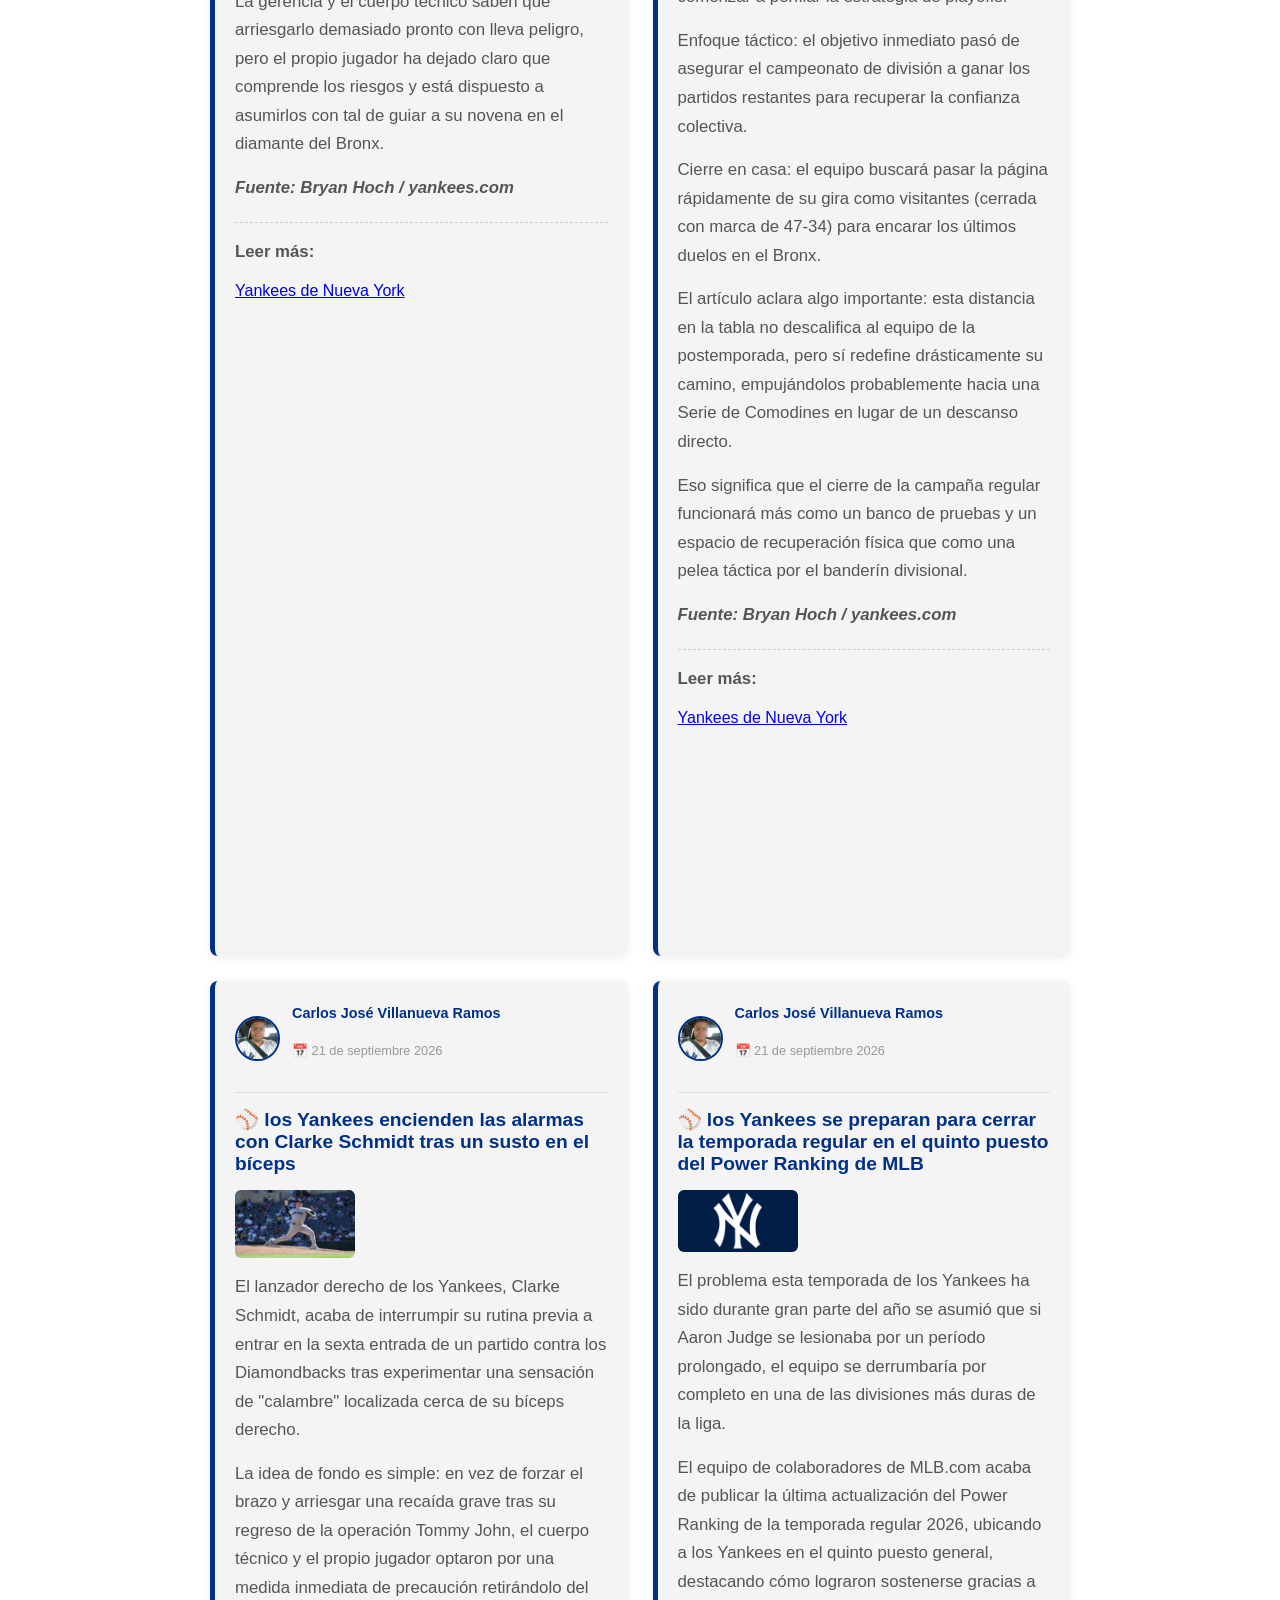
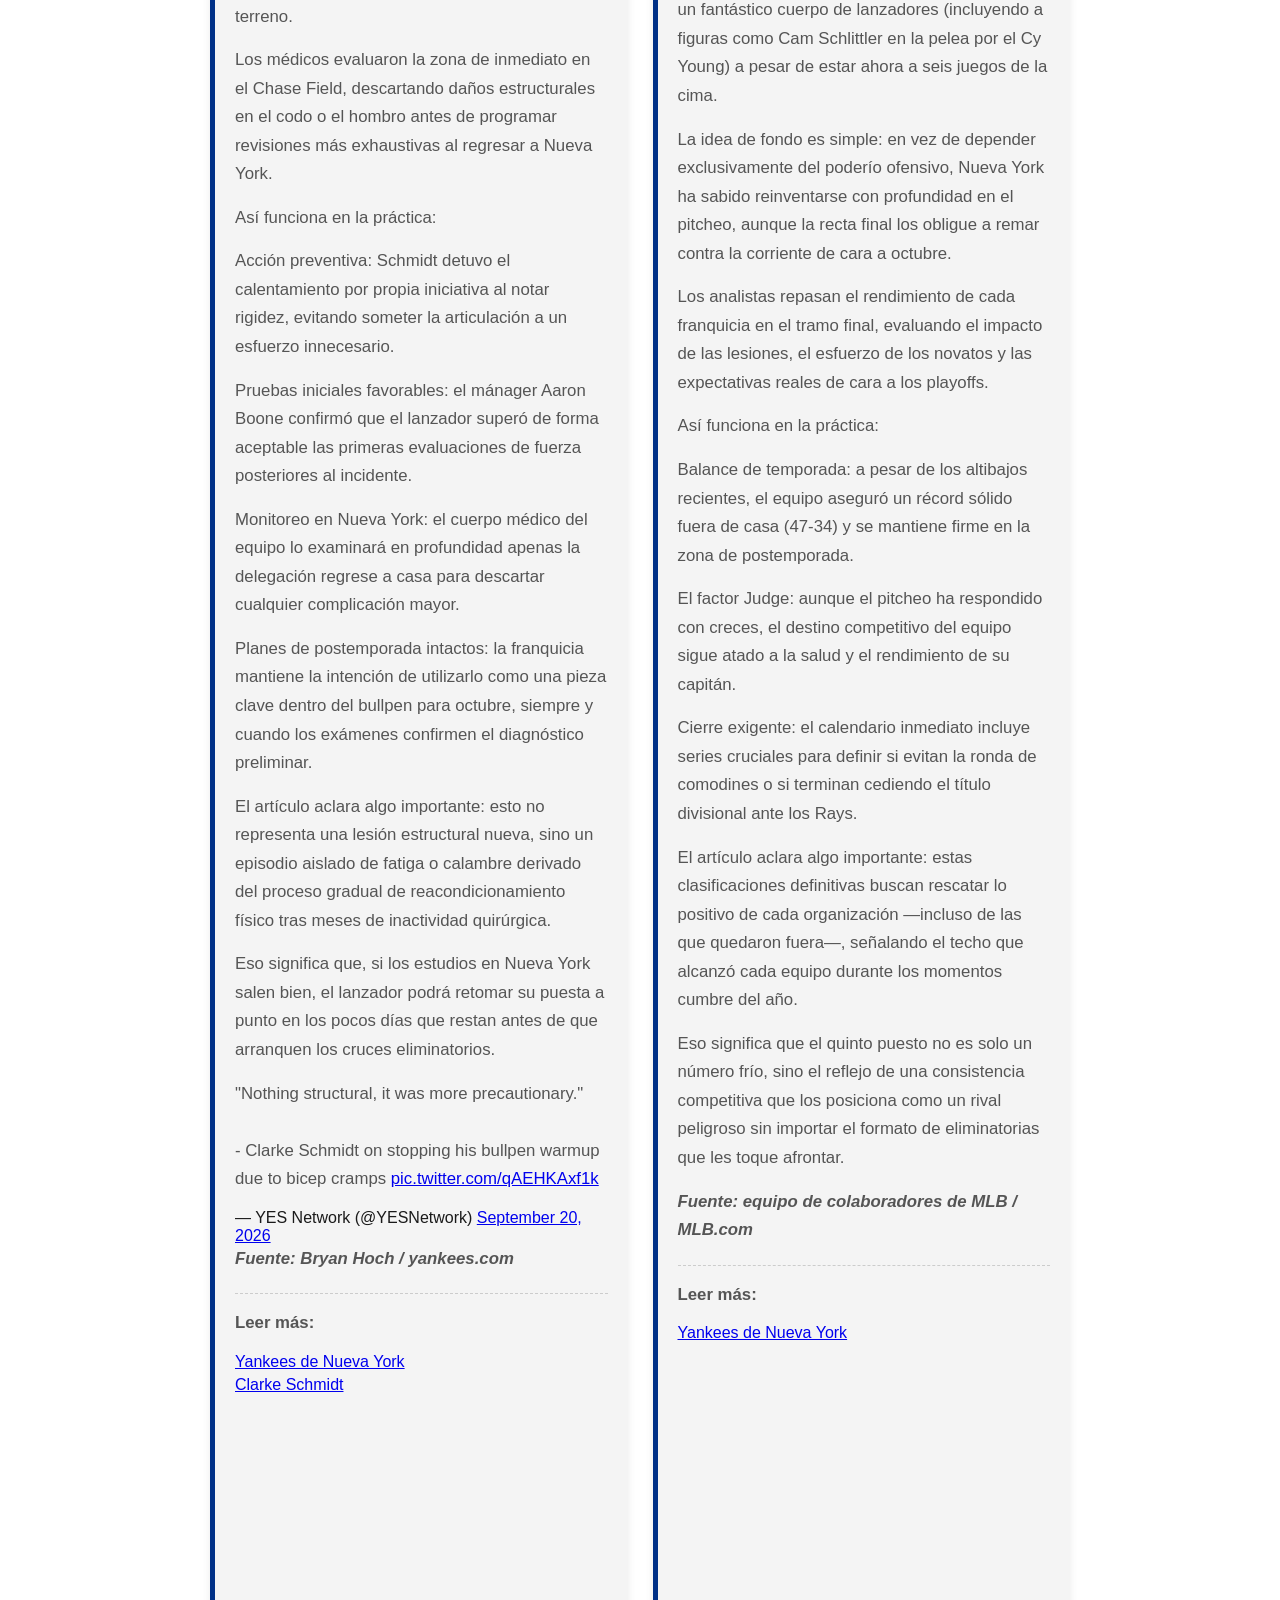
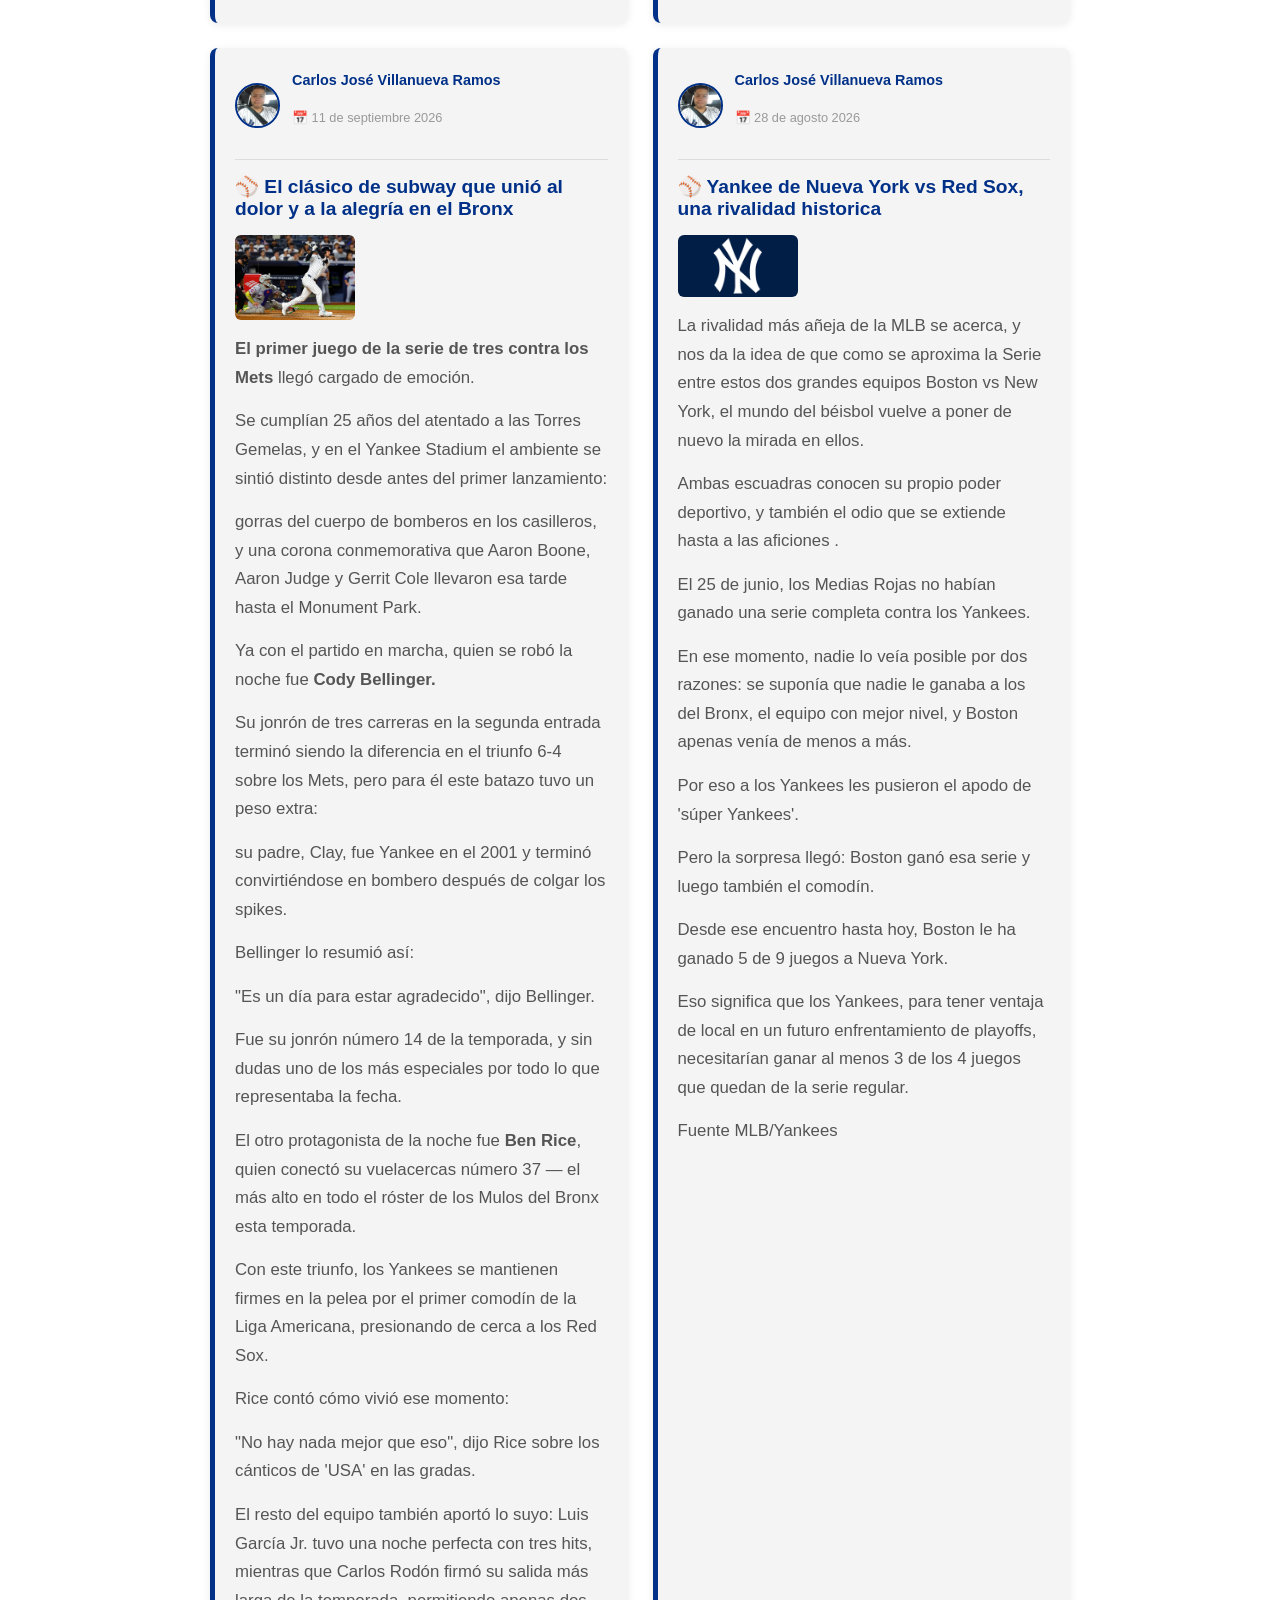
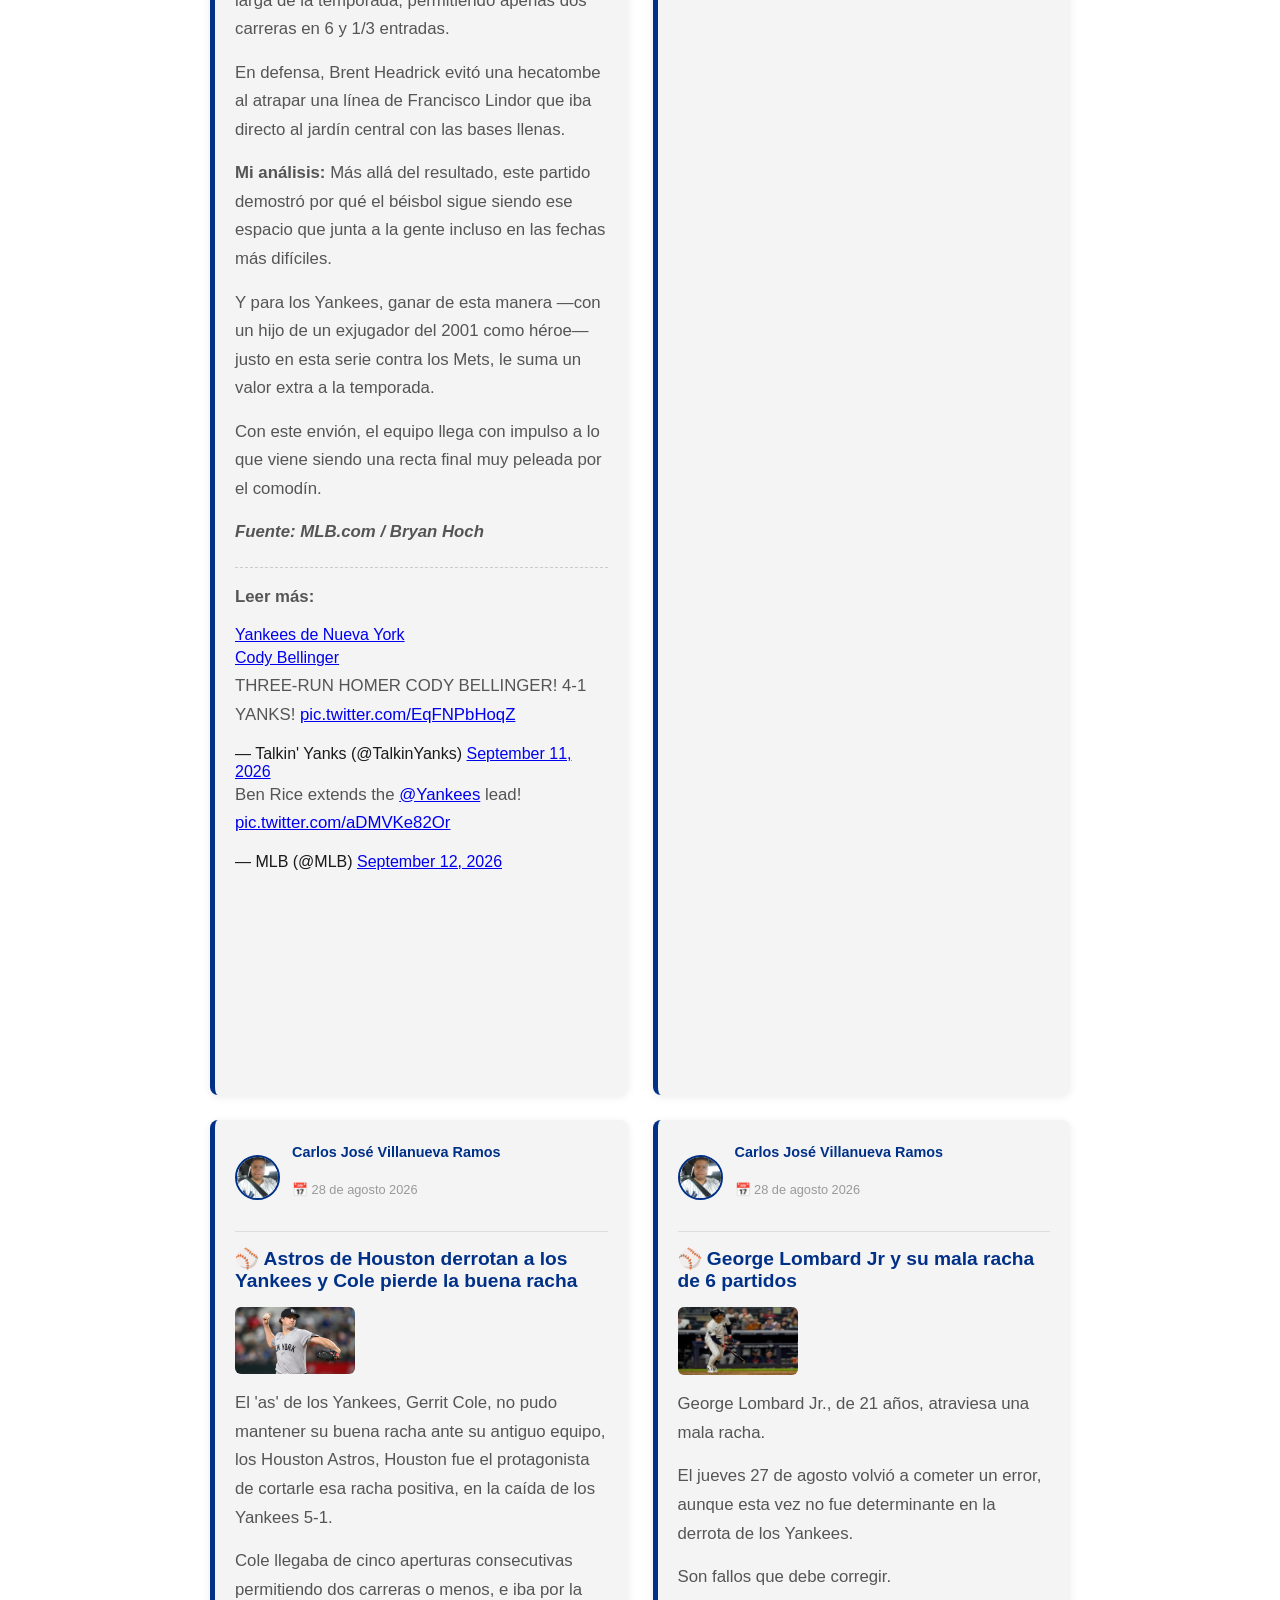
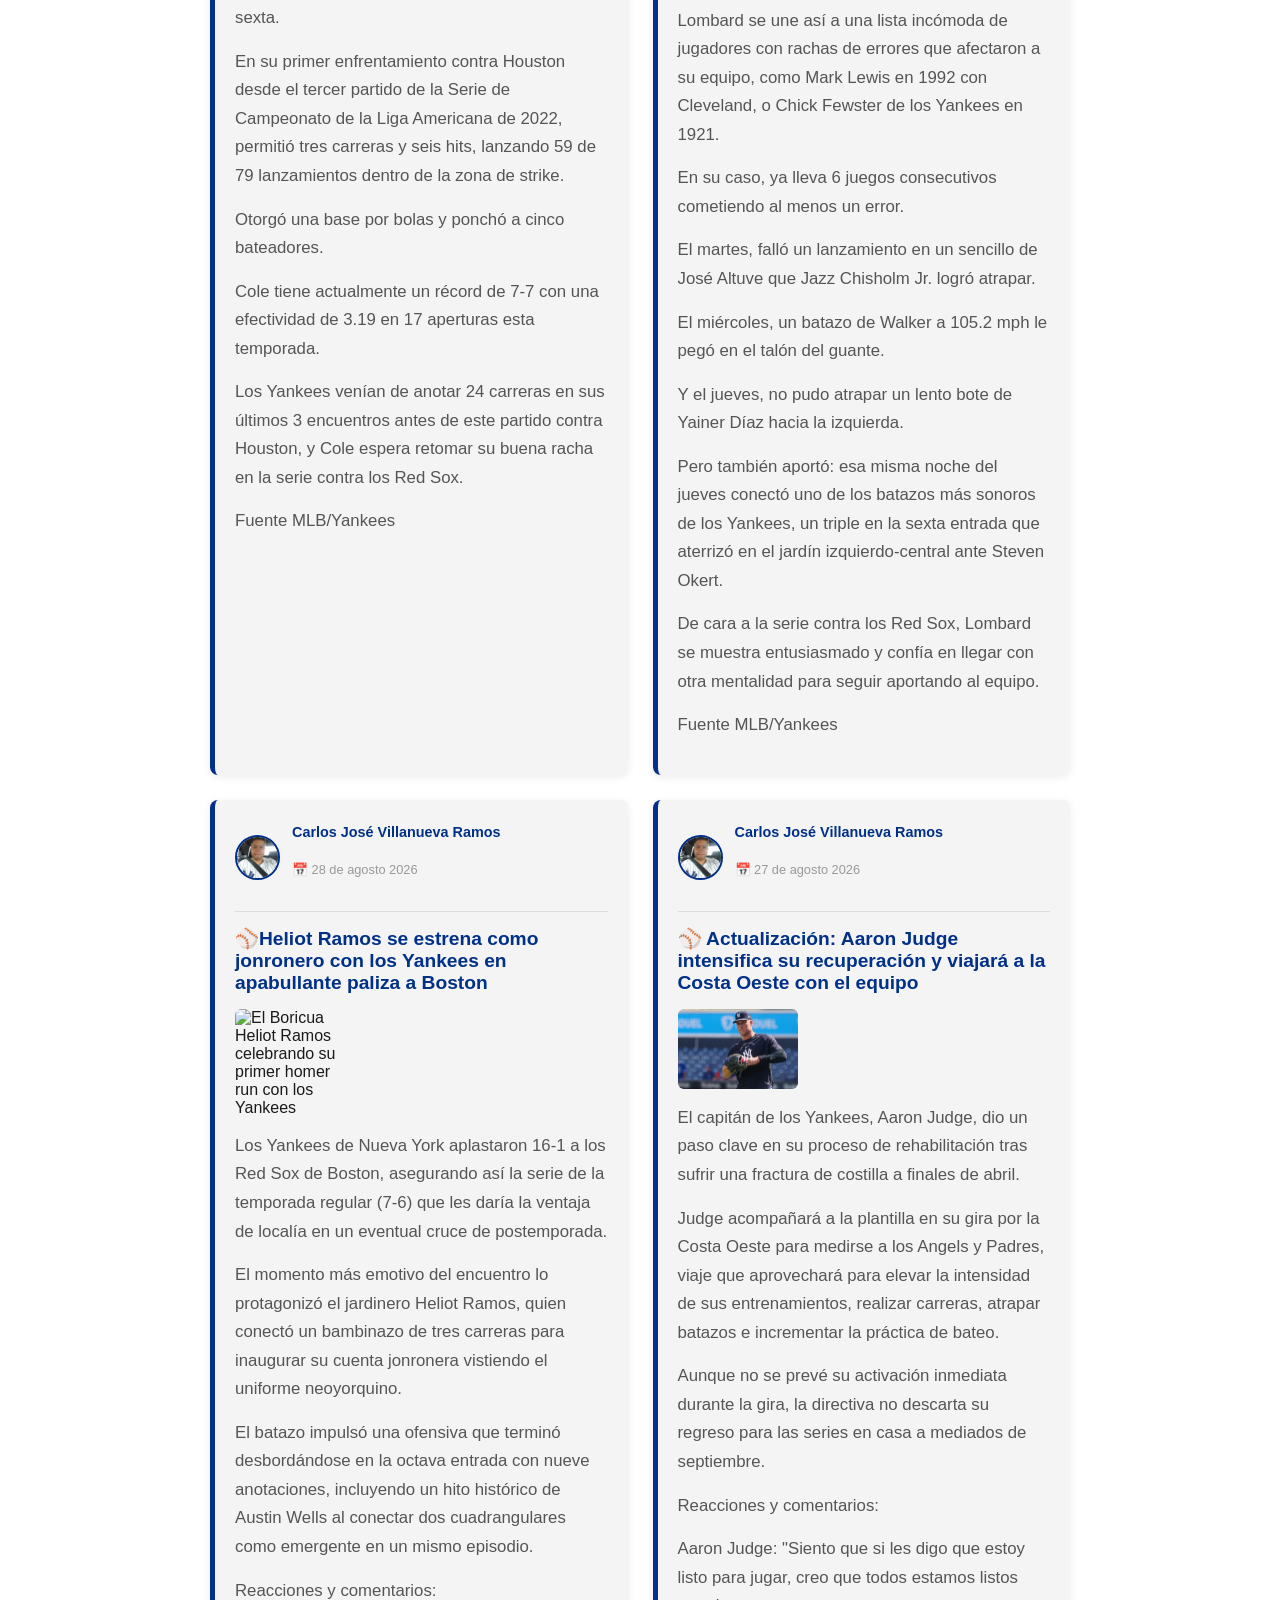
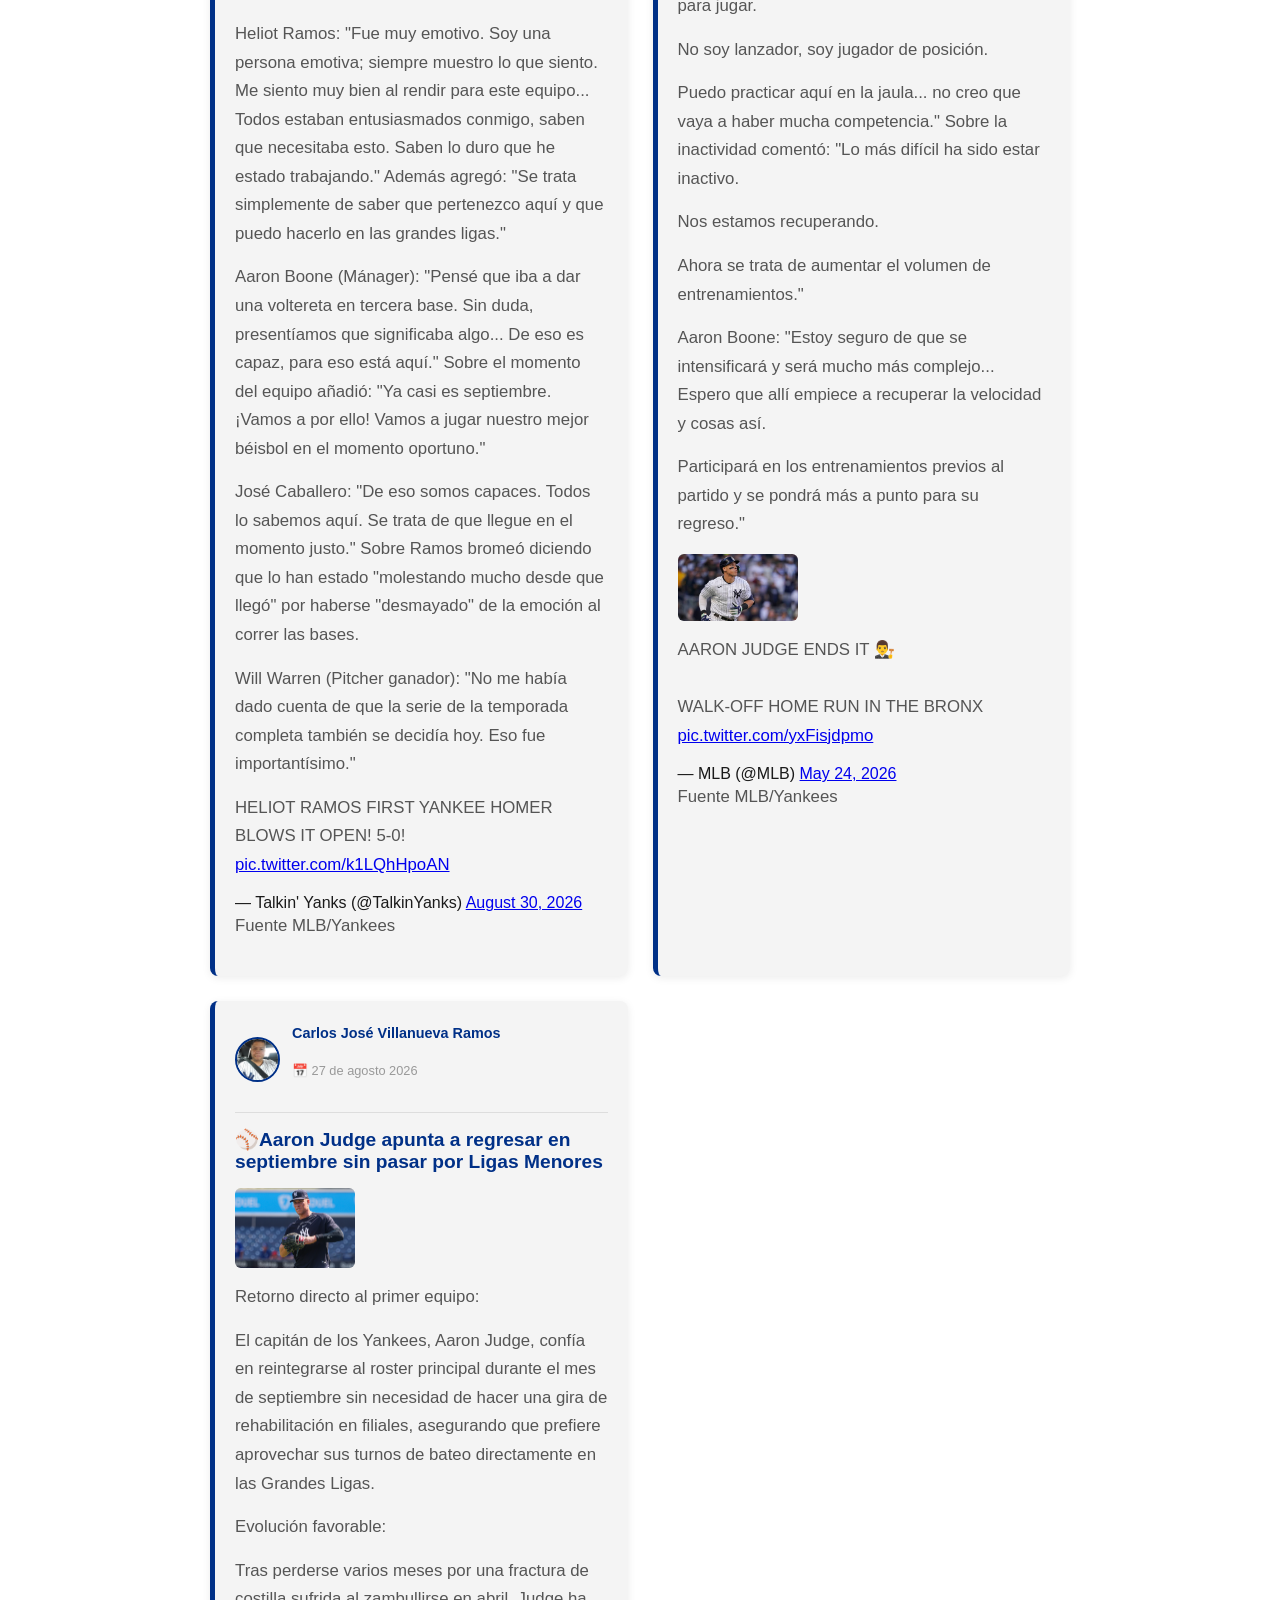
==== commit 098f6fb8: "Nuevas actualizaciones Nuevas actualizaciones" ====
--- a/blog.html
+++ b/blog.html
@@ -63,6 +63,8 @@
                 <p>Su swing cuenta con uno de los ángulos de ataque más pronunciados de la liga (44 grados de inclinación), lo que le permite destrozar envíos bajitos con un slugging de .674 y registrar velocidades de bateo de 77.1 mph al nivel de Kyle Schwarber.</p> 
                 <p>¡Poder puro con ajuste constante!</p>
                 <p>Crédito: Por Jared Greenspan (MLB.com)</p>
+                <a href="index.html" class="btn-volver">← Volver a la Avenida de los Yankees</a>
+
           </article>
 
             <article class="blog-card">
@@ -80,6 +82,8 @@
                 <p>Con Aaron Judge recuperándose y Ben Rice consagrándose como slugger, los Yankees analizan ir fuerte por el fenómeno japonés Teruaki Sato (MVP y Triple Coronado de la NPB) para la tercera base, buscar un receptor derecho que haga dupla con Austin Wells y reorganizar su cuadro interior.</p>
                 <blockquote class="twitter-tweet"><p lang="en" dir="ltr">Jon Heyman listed the Yankees as a team linked to 3B Teruaki Sato, the top hitter in the NPB by OPS (1.026).Sato is expected to come over to MLB after the 2026 season and is currently 27 years old..317 AVG | .404 OBP | .622 SLG% | 205 wRC+ https://t.co/oUjQrku5Wq</p>&mdash; Fireside Yankees (@FiresideYankees) <a href="https://x.com/FiresideYankees/status/2088260726645256320?ref_src=twsrc%5Etfw">August 14, 2026</a></blockquote><script async src="https://platform.x.com/widgets.js" charset="utf-8"></script>
                <p>Fuente Bryan Hoch MLB/Yankees</p>
+              <a href="index.html" class="btn-volver">← Volver a la Avenida de los Yankees</a>
+
             </article>
 
             <article class="blog-card">
@@ -103,6 +107,8 @@
                 <p>El vestidor visitante del Yankee Stadium volvió a ser la fiesta de otro equipo, dejando a la fanaticada neoyorquina con una mezcla de rabia e incertidumbre de cara a un invierno donde se exigen cambios profundos.</p>
                <p>Fuente Bryan Hoch MLB/Yankees</p>
                <blockquote class="twitter-tweet"><p lang="en" dir="ltr">&quot;Sorry that we weren't able to get the job done. Appreciate them being by our side through it all.&quot;Ben Rice shares his message to Yankees fans after the ALDS loss. https://t.co/XBbdx3SP6j</p>&mdash; YES Network (@YESNetwork) <a href="https://x.com/YESNetwork/status/2108059103343886821?ref_src=twsrc%5Etfw">October 8, 2026</a></blockquote><script async src="https://platform.x.com/widgets.js" charset="utf-8"></script>
+               <a href="index.html" class="btn-volver">← Volver a la Avenida de los Yankees</a>
+
             </article>
 
             <article class="blog-card">
@@ -126,6 +132,7 @@
           <p>Ver que tal vez termine mi etapa así apesta, pero es parte del negocio", afirmó Chisholm, quien ahora entra a la agencia libre junto a piezas como Trent Grisham y David Bednar.</p>
           <p><strong><em>Fuente: Bryan Hoch  / yankees.com</em></strong></p>
         <blockquote class="twitter-tweet"><p lang="en" dir="ltr">&quot;He's the captain. He always steps up and speaks to us.&quot;Jazz Chisholm Jr. on Aaron Judge speaking to the team after the ALDS loss. https://t.co/1nQE3XMUCW</p>&mdash; YES Network (@YESNetwork) <a href="https://x.com/YESNetwork/status/2108048300716794175?ref_src=twsrc%5Etfw">October 8, 2026</a></blockquote><script async src="https://platform.x.com/widgets.js" charset="utf-8"></script>
+        <a href="index.html" class="btn-volver">← Volver a la Avenida de los Yankees</a>
 
         </article> 
 
@@ -152,6 +159,7 @@
            <p>Con agentes libres clave como Jazz Chisholm Jr. y Trent Grisham en el aire, la gerencia bombardeará el mercado en un invierno que promete ser bastante movido para los Bombarderos del Bronx.</p>
            <p><strong><em>Fuente: Bryan Hoch  / yankees.com</em></strong></p>
            <blockquote class="twitter-tweet"><p lang="en" dir="ltr">&quot;There's a standard to winning a championship.&quot;Aaron Judge evaluates the 2026 Yankees and what it will take to get over the hump as a team. https://t.co/57XEJ5nBpJ</p>&mdash; YES Network (@YESNetwork) <a href="https://x.com/YESNetwork/status/2108053555433070893?ref_src=twsrc%5Etfw">October 8, 2026</a></blockquote><script async src="https://platform.x.com/widgets.js" charset="utf-8"></script>
+           <a href="index.html" class="btn-volver">← Volver a la Avenida de los Yankees</a>
 
         </article> 
 
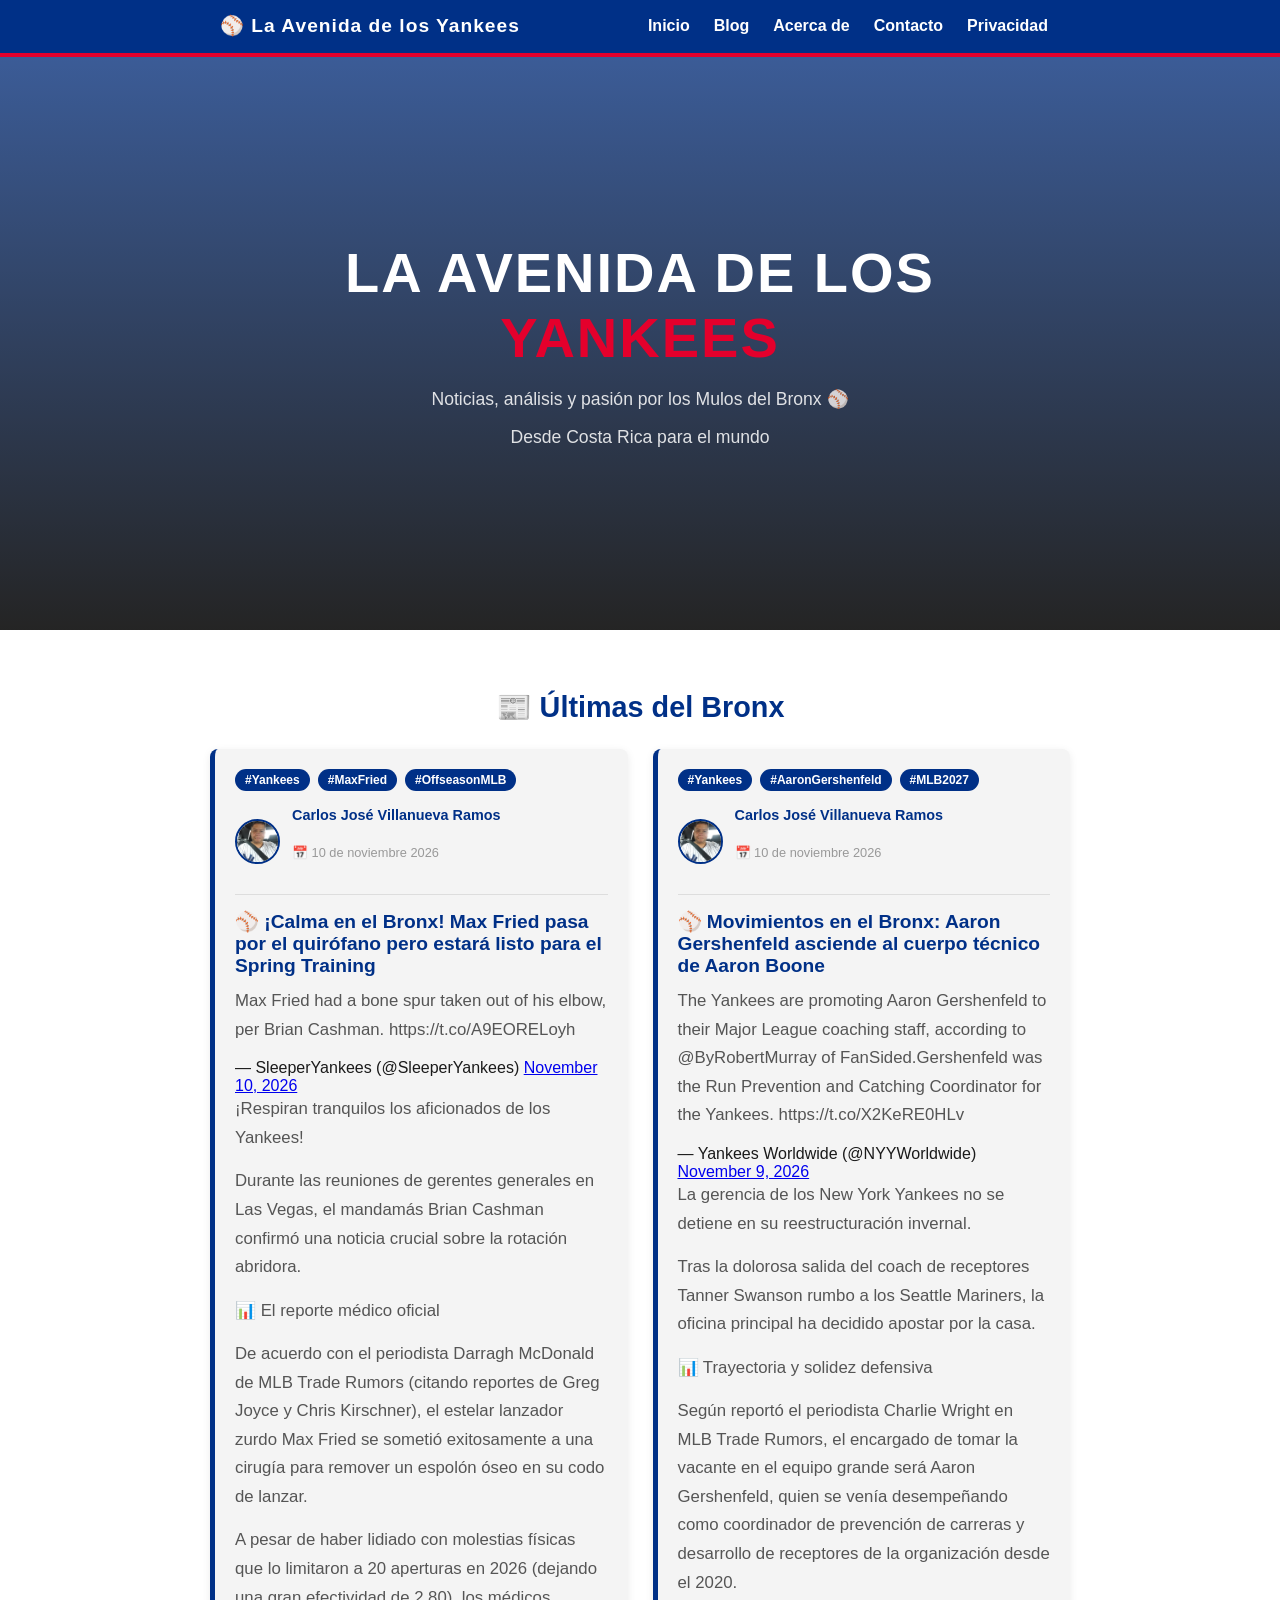
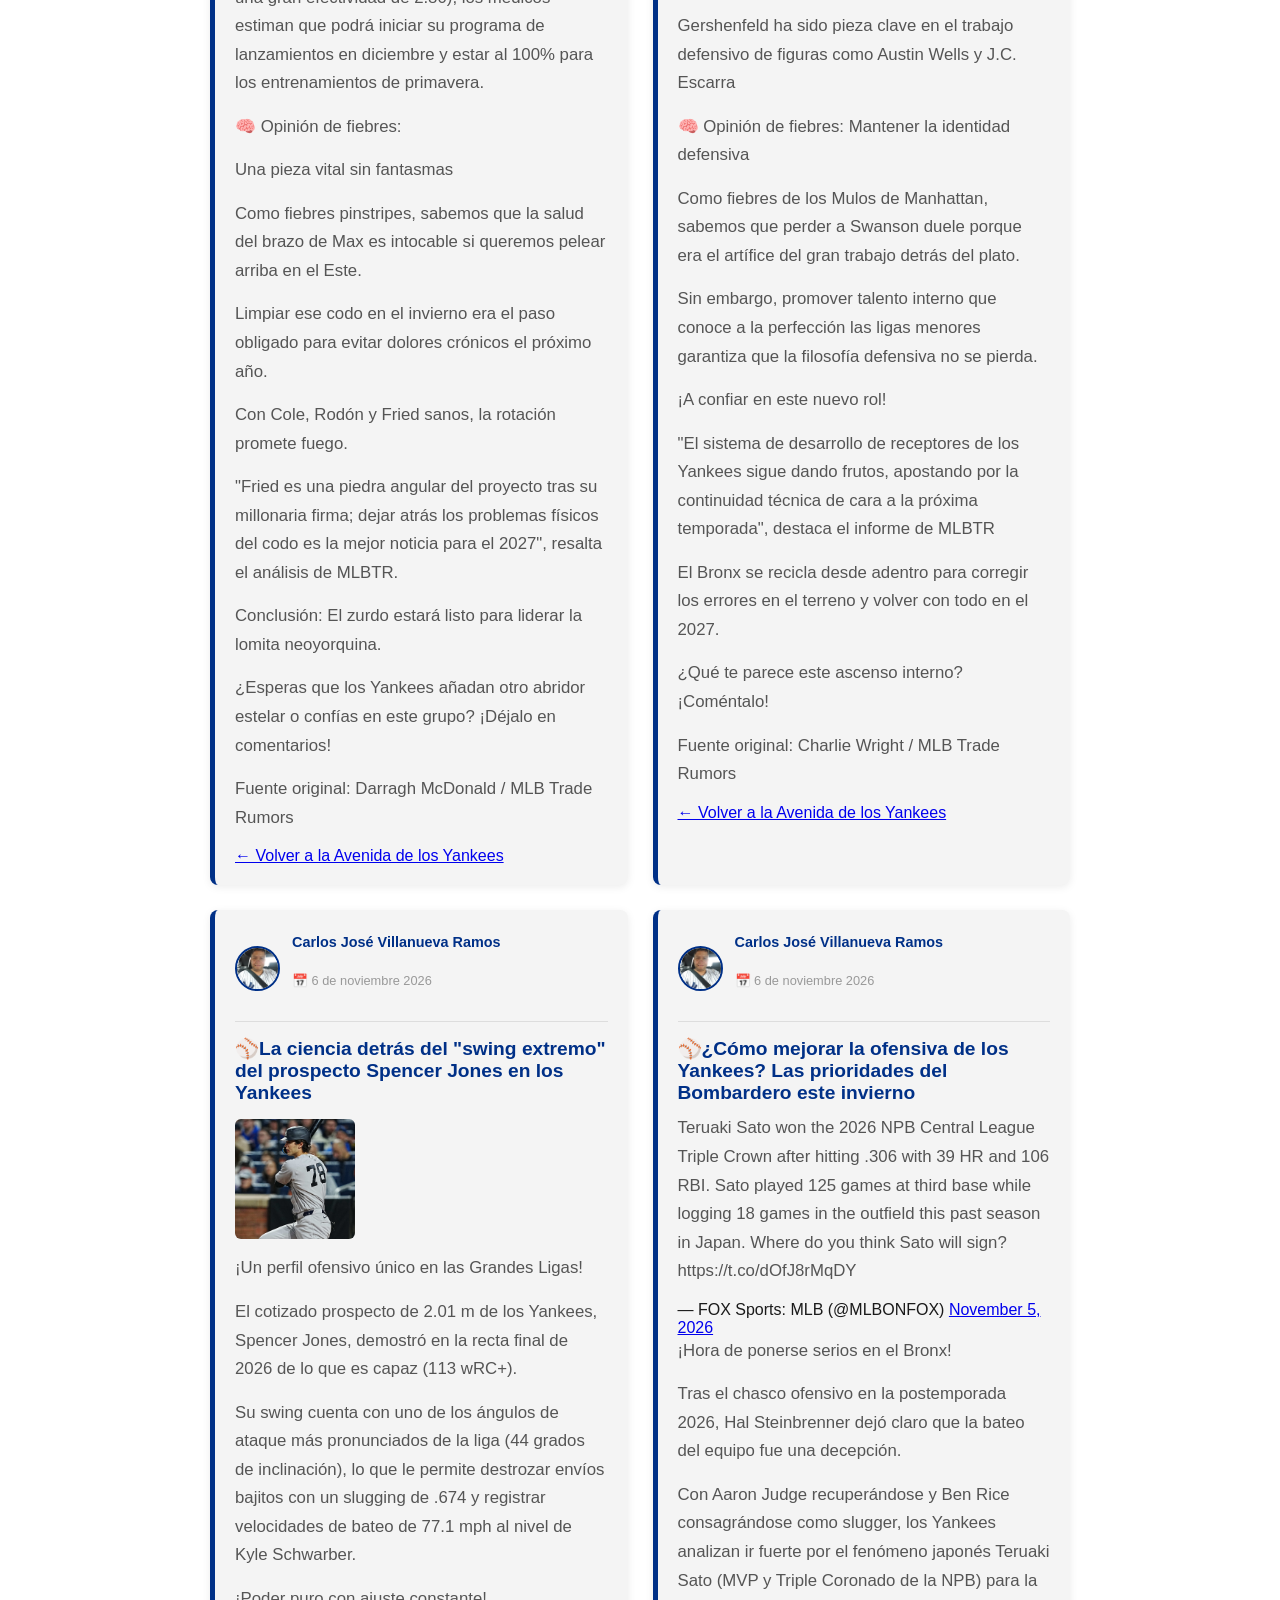
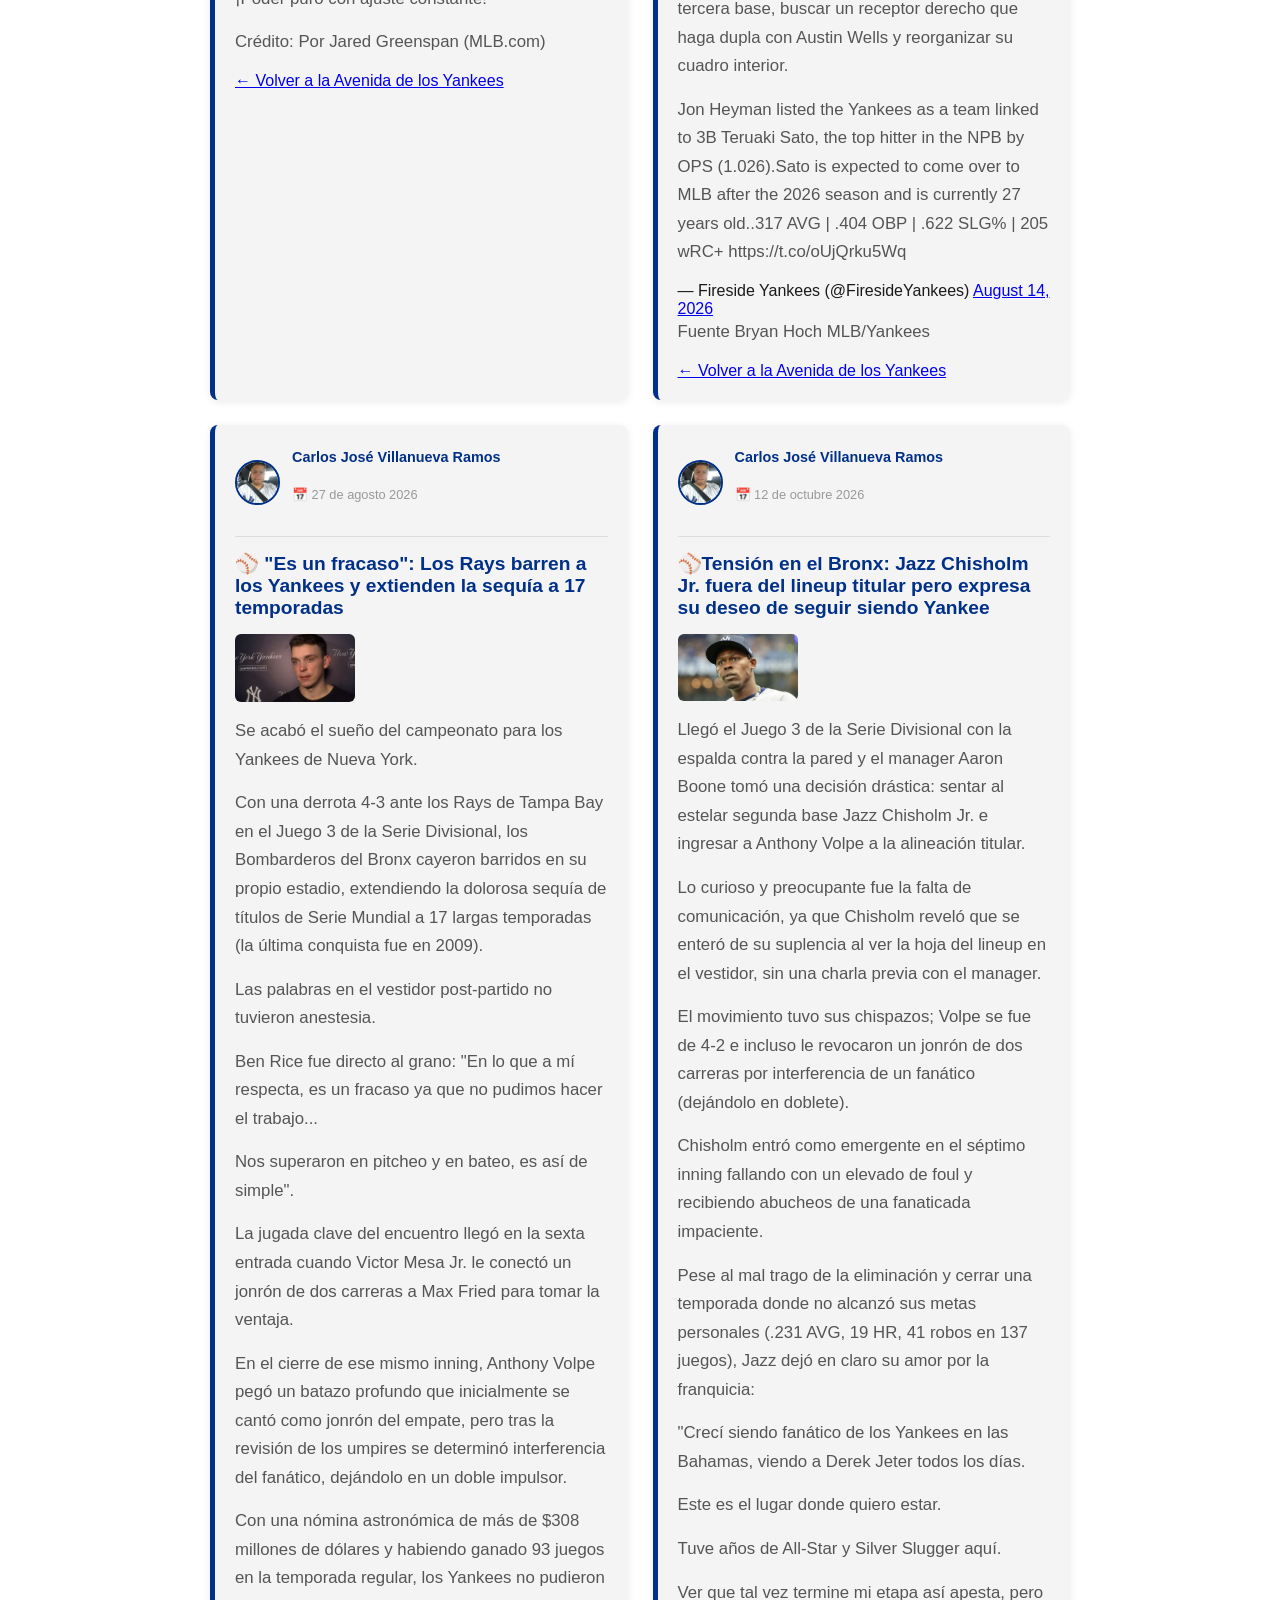
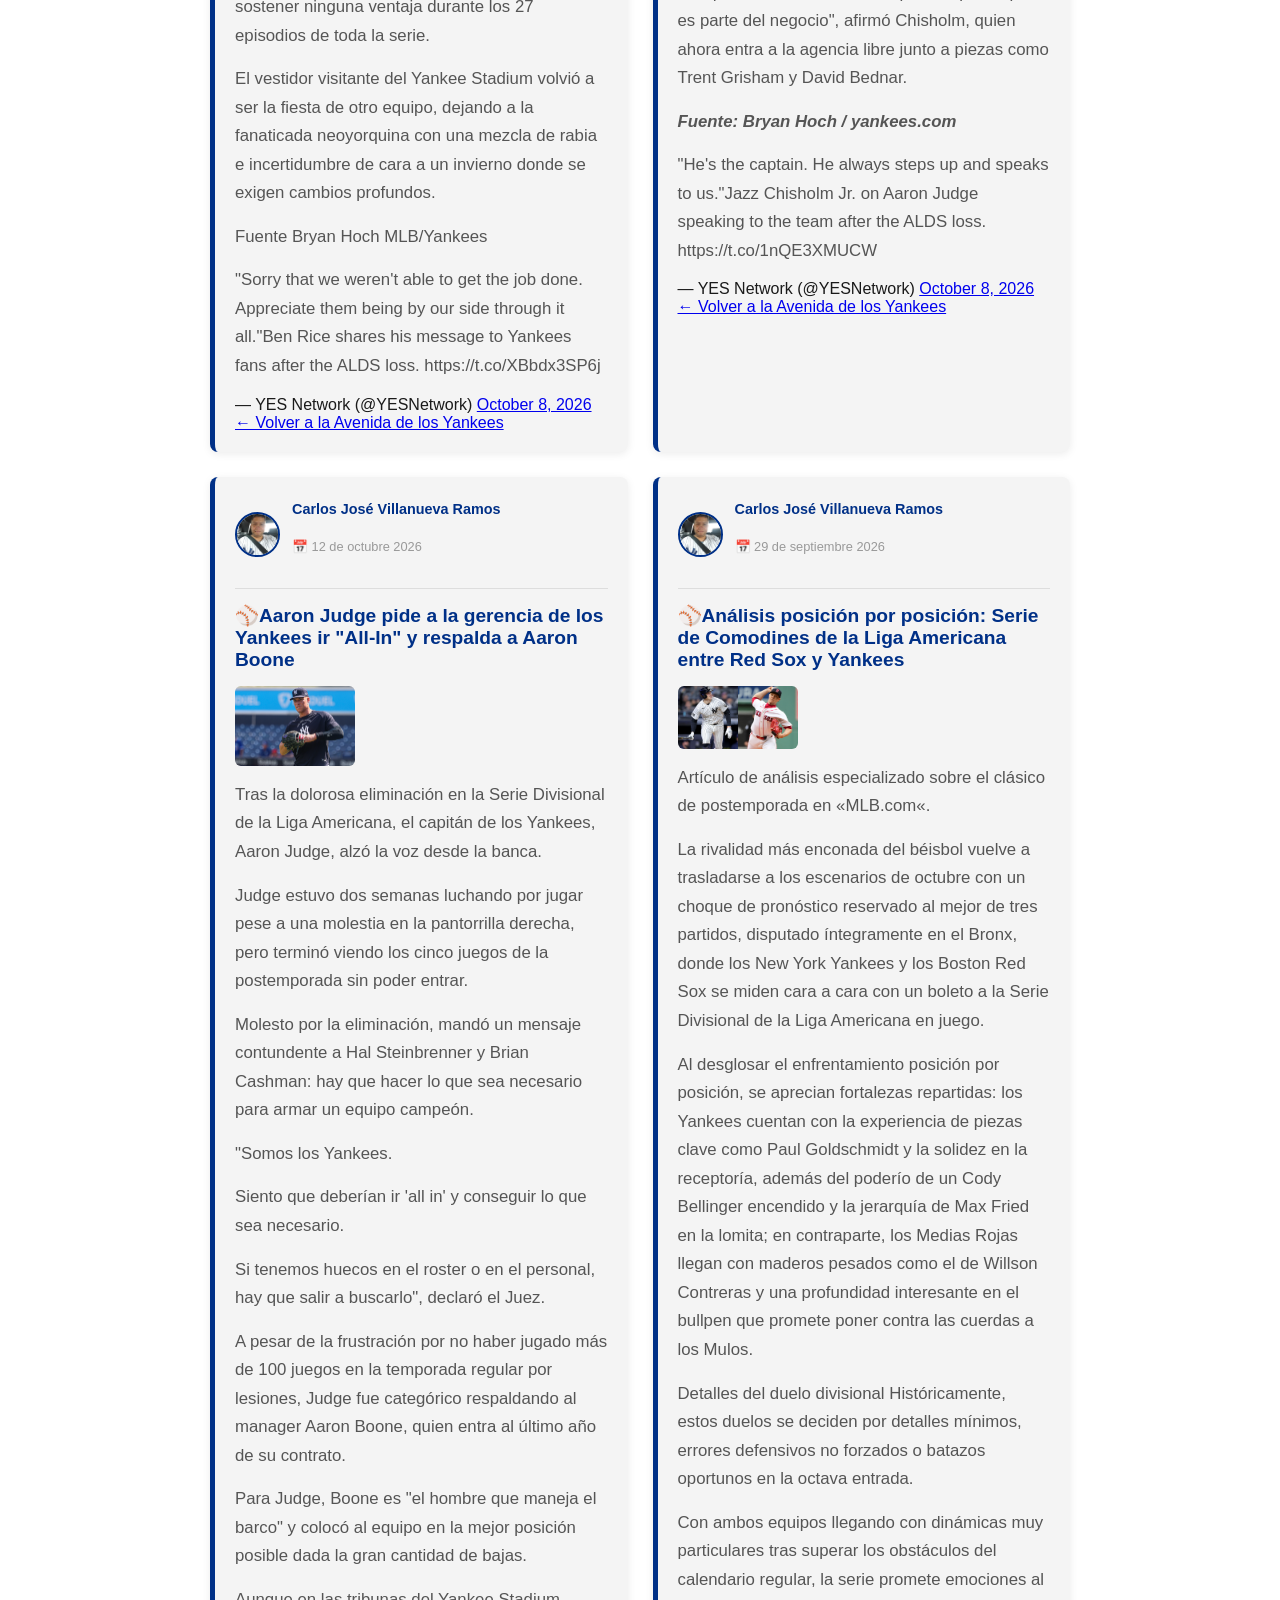
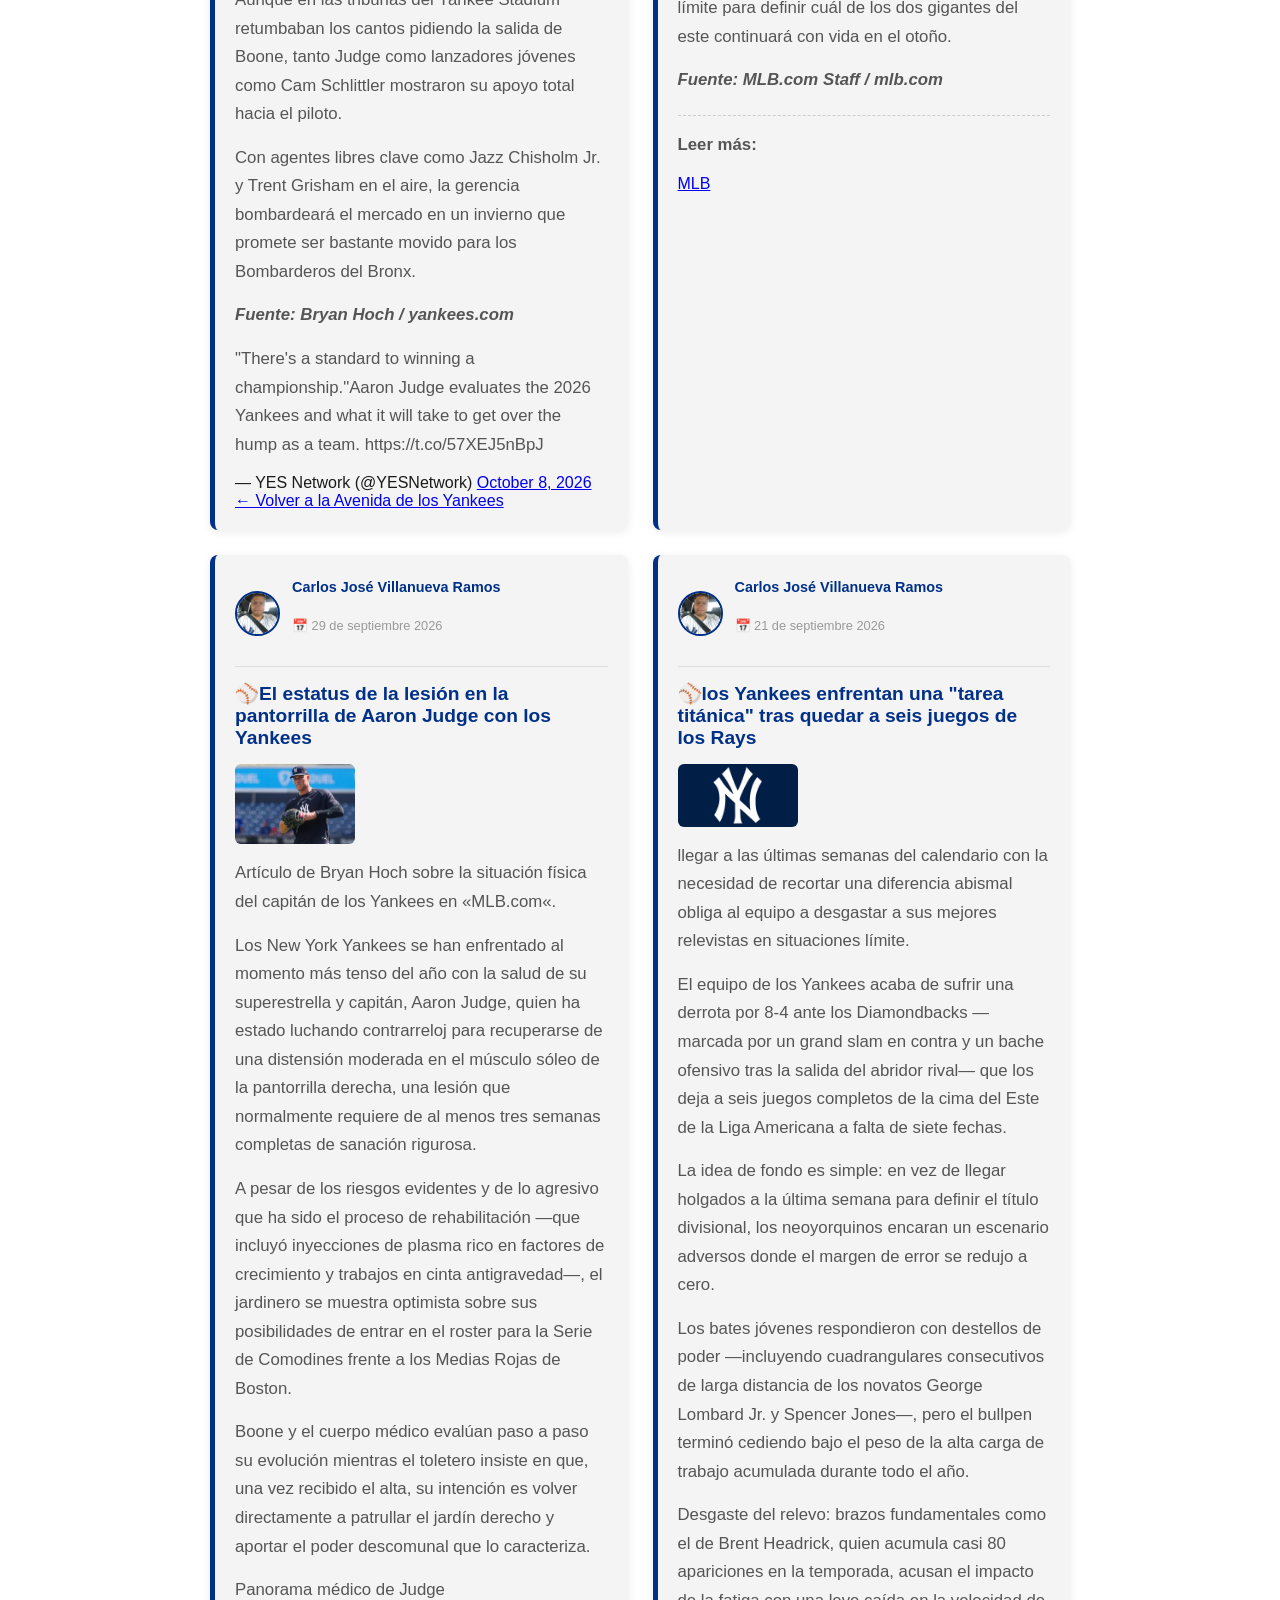
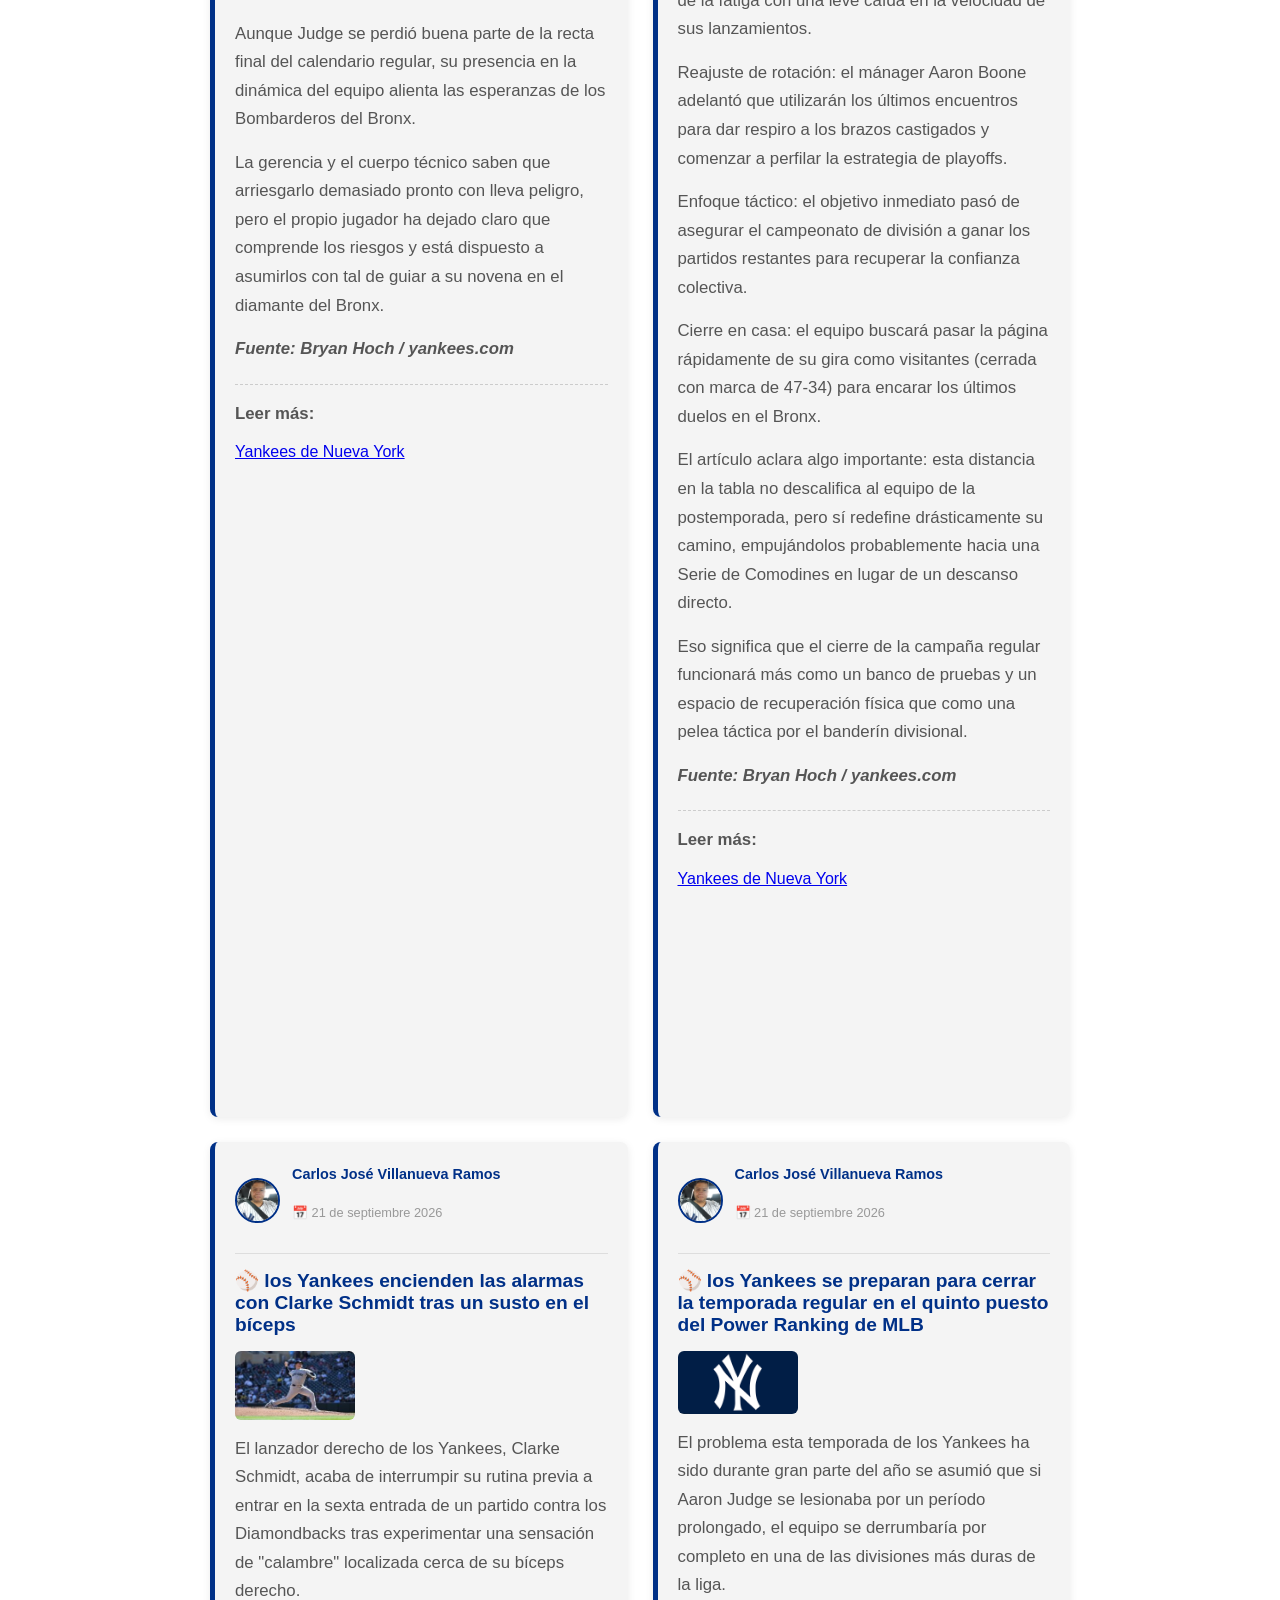
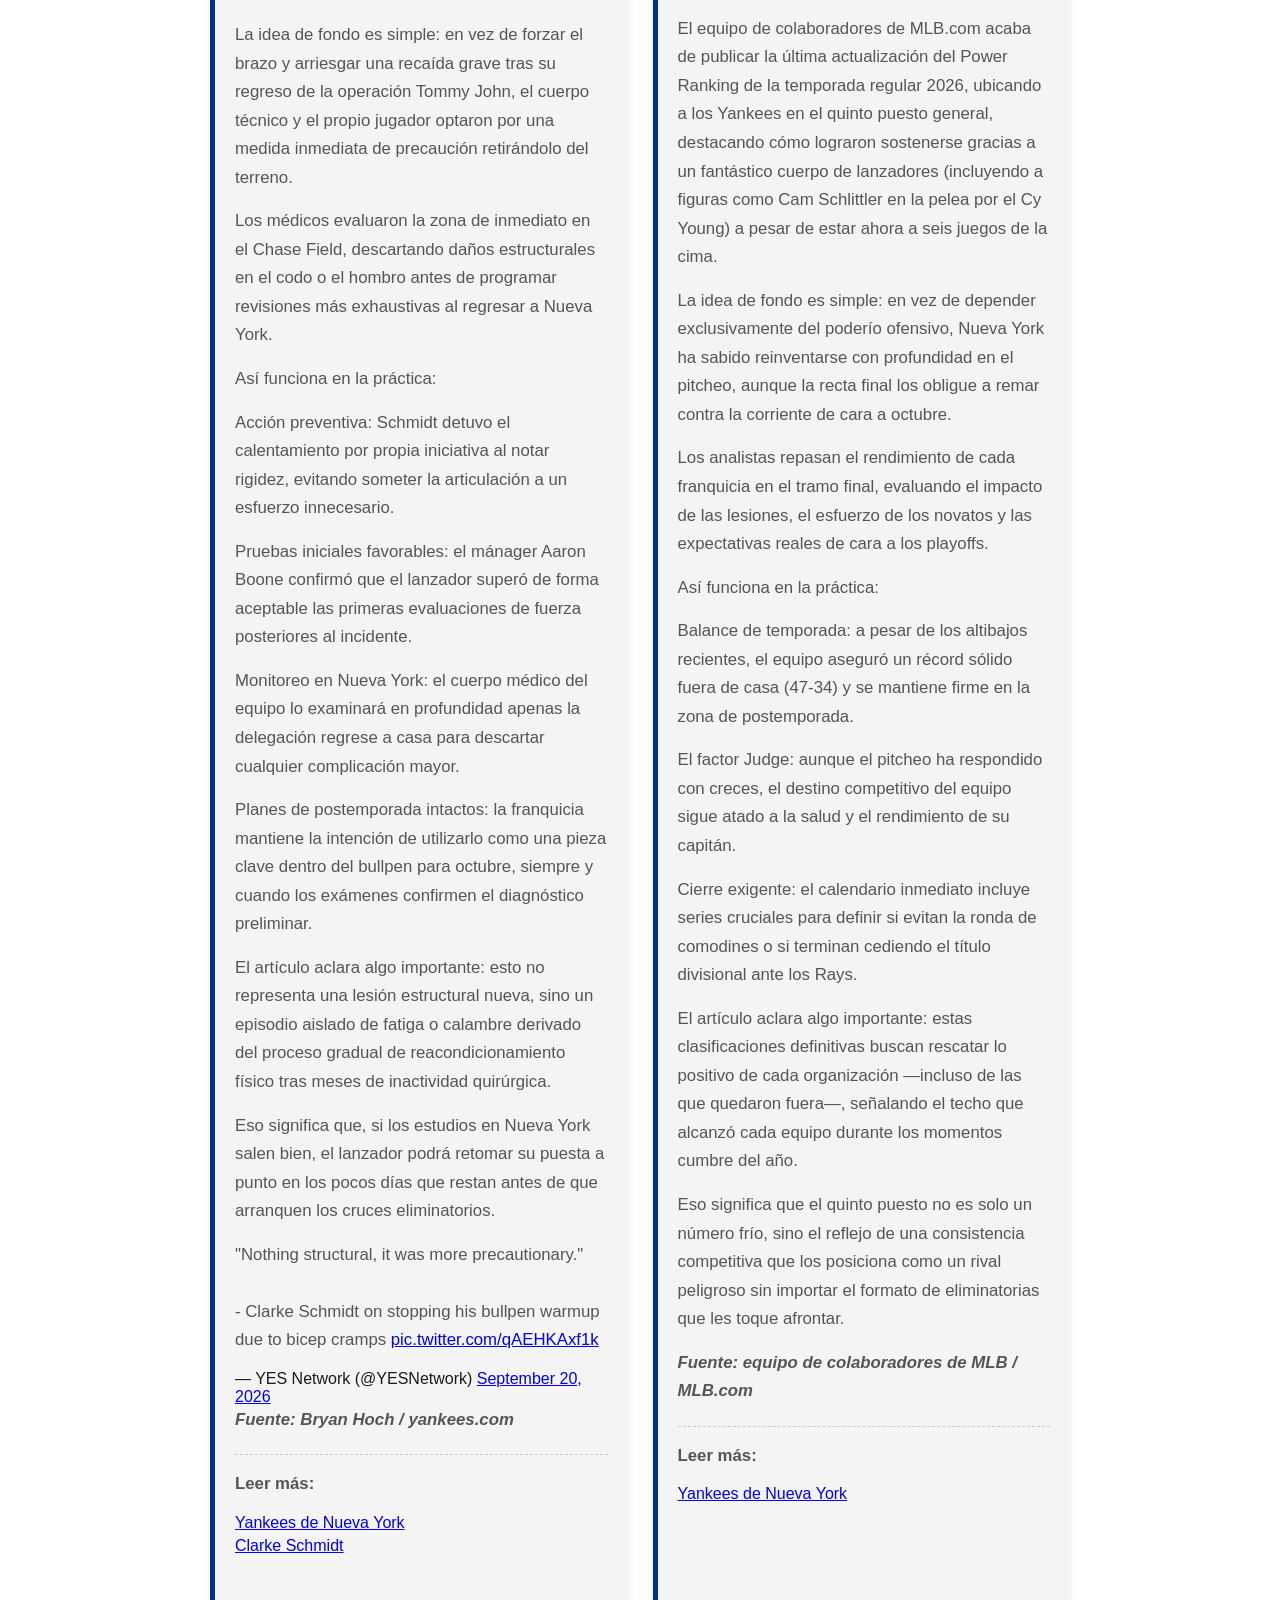
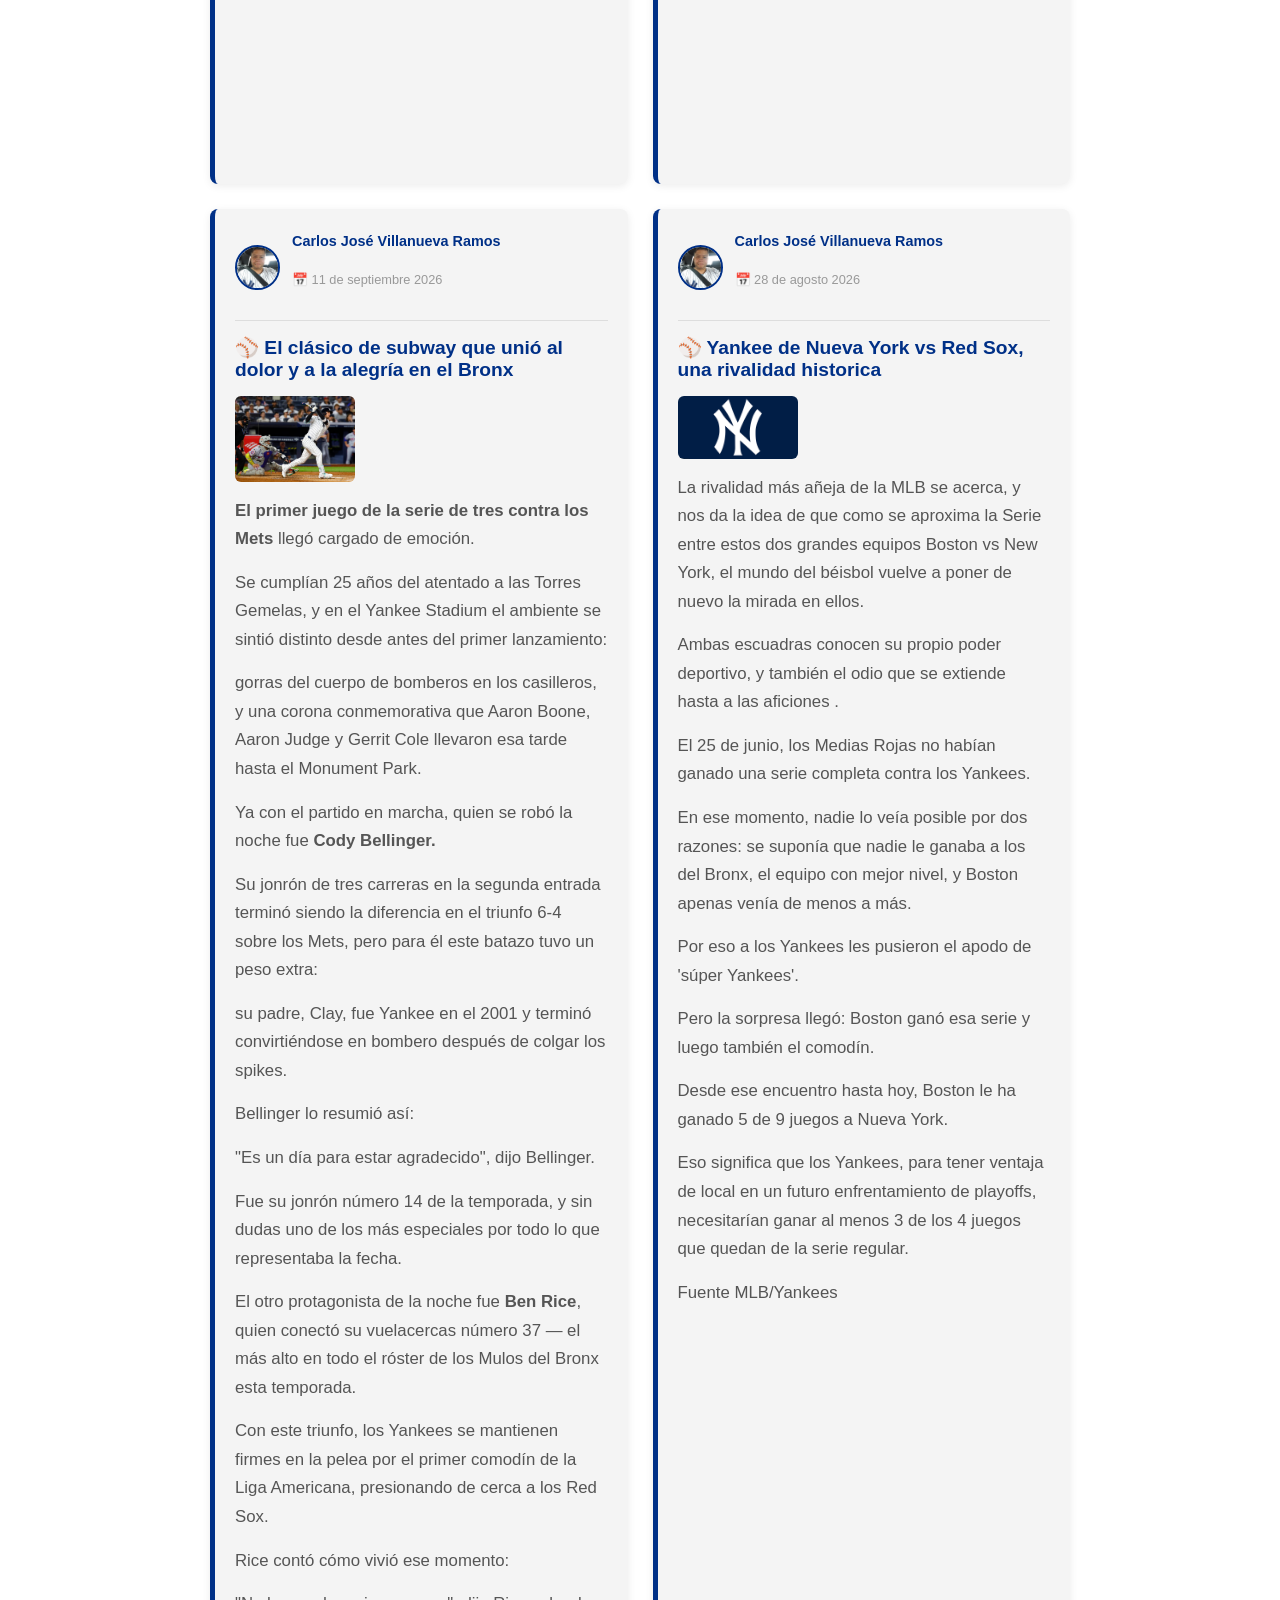
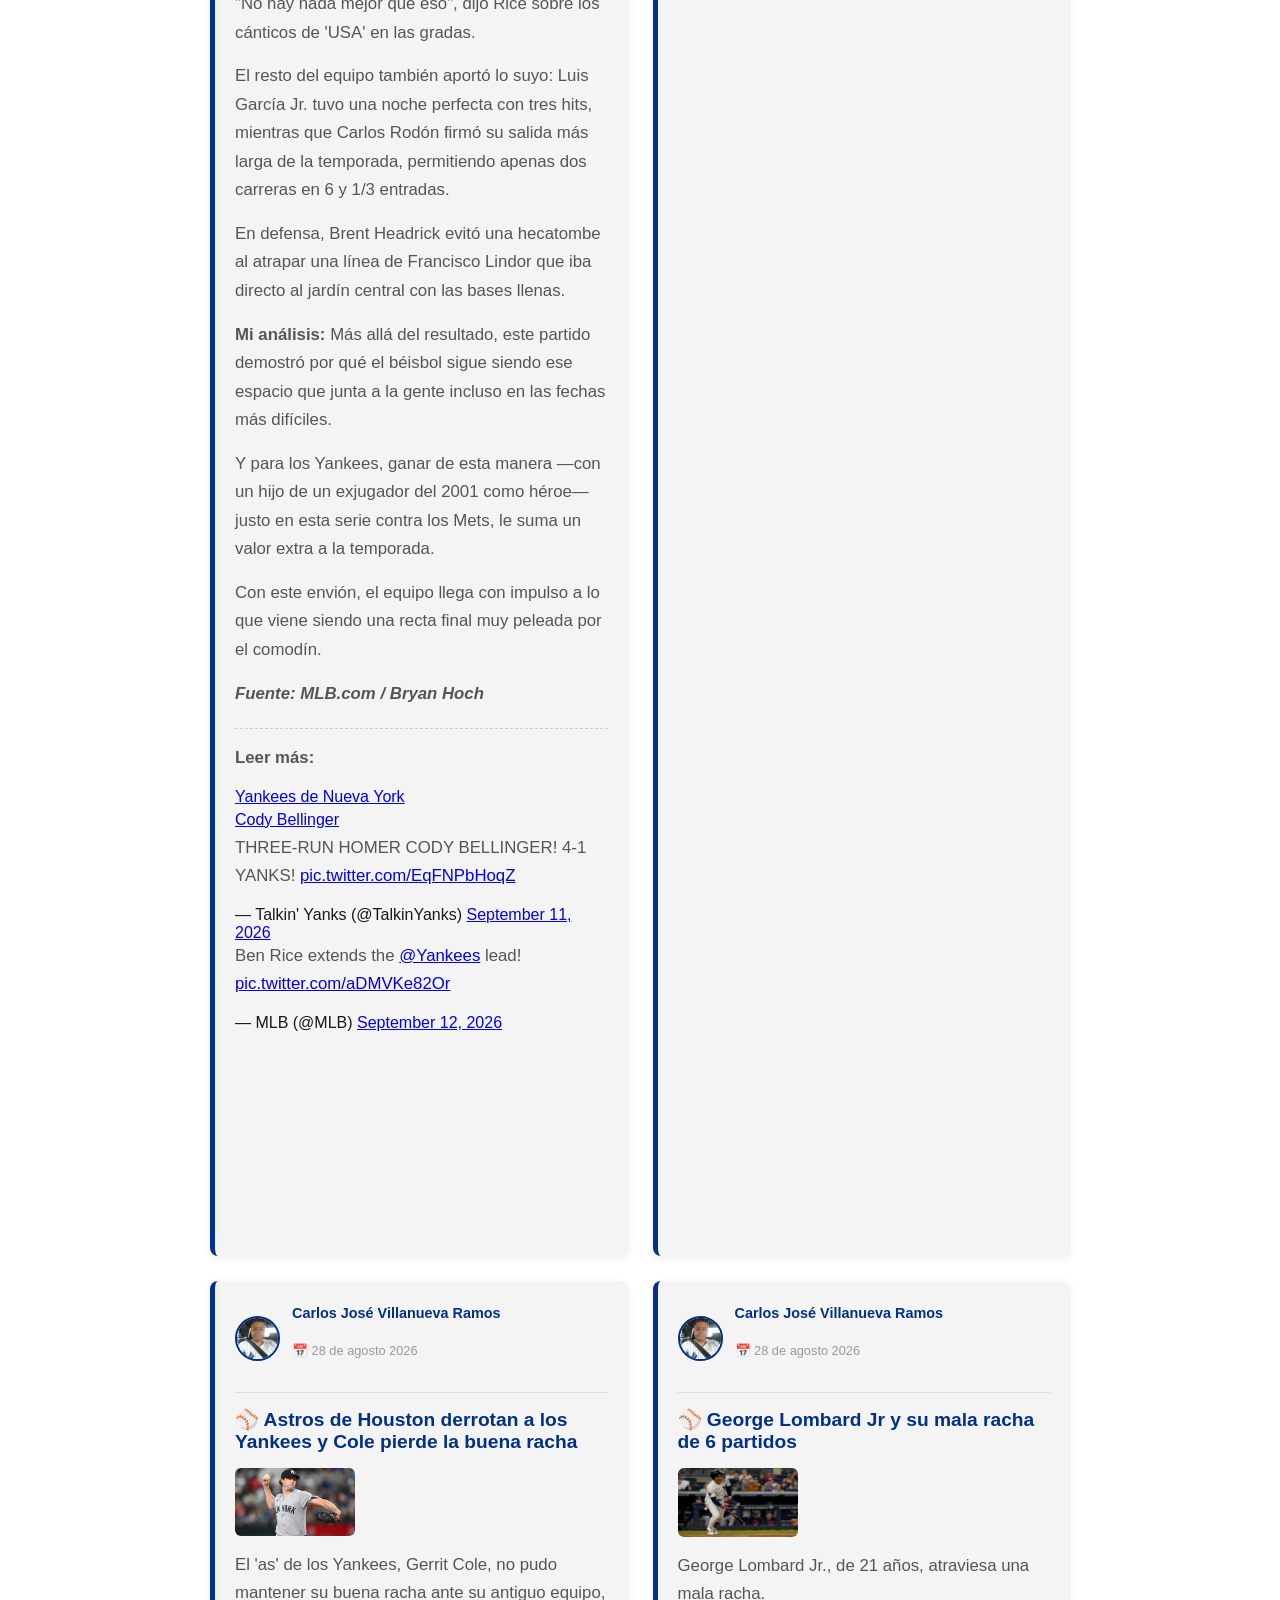
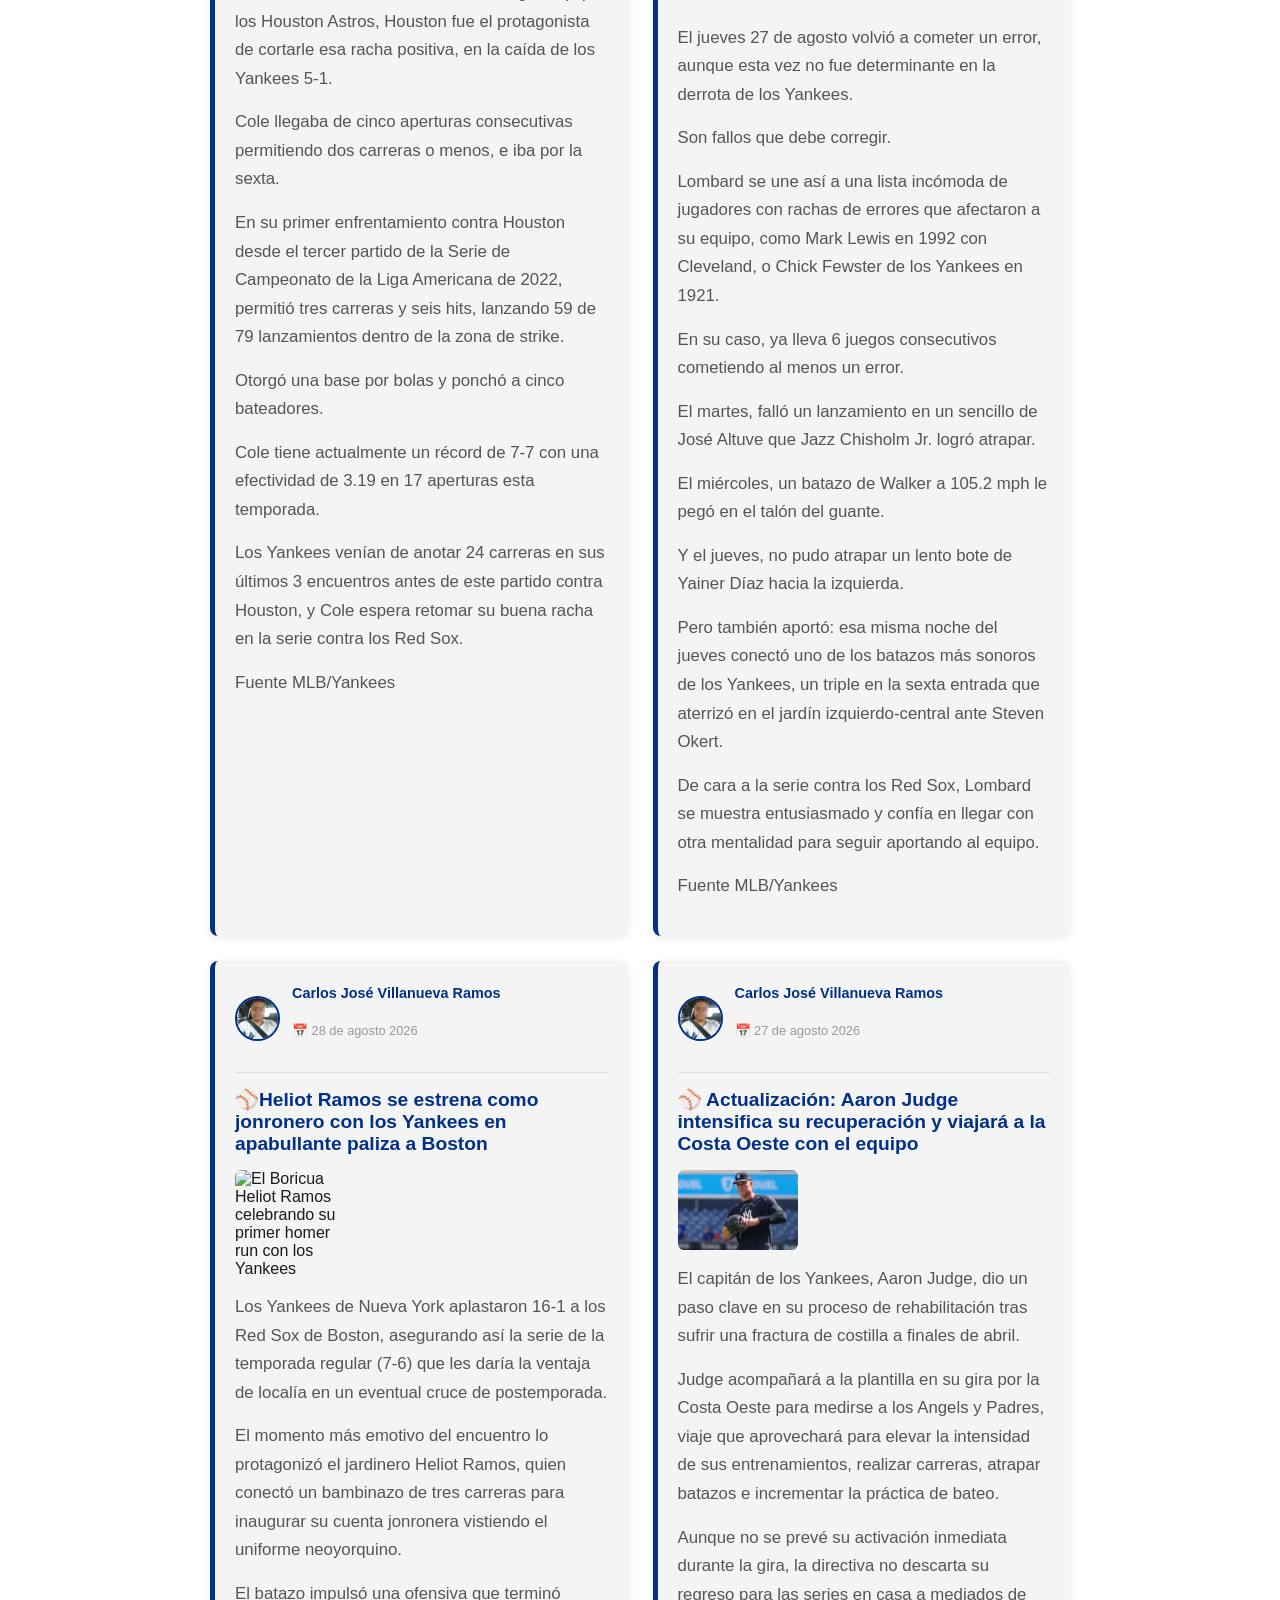
==== commit 247962ff: "Nuevas noticias Nuevas noticias" ====
--- a/blog.html
+++ b/blog.html
@@ -47,6 +47,73 @@
     <div class="container">
         <h2>📰 Últimas del Bronx</h2>
         <div class="blog-grid">
+
+            <article class="blog-card">
+                <!-- TAGS -->
+               <div class="tags-container" style="display: flex; gap: 8px; margin-bottom: 12px; flex-wrap: wrap;">
+               <span class="tag" style="background: #003087; color: #fff; font-size: 0.75rem; padding: 4px 10px; border-radius: 12px; font-weight: bold;">#Yankees</span>
+               <span class="tag" style="background: #003087; color: #fff; font-size: 0.75rem; padding: 4px 10px; border-radius: 12px; font-weight: bold;">#MaxFried</span>
+               <span class="tag" style="background: #003087; color: #fff; font-size: 0.75rem; padding: 4px 10px; border-radius: 12px; font-weight: bold;">#OffseasonMLB</span>
+               </div>
+                <div class="autor">
+                    <img src="Carlos-Developer-Yankees.png" alt="Carlos Villanueva" class="autor-foto">
+                    <div>
+                        <p class="autor-nombre">Carlos José Villanueva Ramos</p>
+                        <p class="autor-fecha">📅 10 de noviembre 2026</p>
+                    </div>
+                </div>
+                <h3>⚾ ¡Calma en el Bronx! Max Fried pasa por el quirófano pero estará listo para el Spring Training</h3>
+                <blockquote class="twitter-tweet"><p lang="en" dir="ltr">Max Fried had a bone spur taken out of his elbow, per Brian Cashman. https://t.co/A9EORELoyh</p>&mdash; SleeperYankees (@SleeperYankees) <a href="https://x.com/SleeperYankees/status/2120273929960935923?ref_src=twsrc%5Etfw">November 10, 2026</a></blockquote><script async src="https://platform.x.com/widgets.js" charset="utf-8"></script>
+                <p> ¡Respiran tranquilos los aficionados de los Yankees!</p> 
+                <p>Durante las reuniones de gerentes generales en Las Vegas, el mandamás Brian Cashman confirmó una noticia crucial sobre la rotación abridora.</p>
+                <p>📊 El reporte médico oficial</p>
+                <p>De acuerdo con el periodista Darragh McDonald de MLB Trade Rumors (citando reportes de Greg Joyce y Chris Kirschner), el estelar lanzador zurdo Max Fried se sometió exitosamente a una cirugía para remover un espolón óseo en su codo de lanzar.</p> 
+                <p>A pesar de haber lidiado con molestias físicas que lo limitaron a 20 aperturas en 2026 (dejando una gran efectividad de 2.80), los médicos estiman que podrá iniciar su programa de lanzamientos en diciembre y estar al 100% para los entrenamientos de primavera.</p>
+                <p>🧠 Opinión de fiebres:</p> 
+                <p>Una pieza vital sin fantasmas</p>
+                <p>Como fiebres pinstripes, sabemos que la salud del brazo de Max es intocable si queremos pelear arriba en el Este.</p> 
+                <p>Limpiar ese codo en el invierno era el paso obligado para evitar dolores crónicos el próximo año.</p> 
+                <p>Con Cole, Rodón y Fried sanos, la rotación promete fuego.</p>
+                <p>"Fried es una piedra angular del proyecto tras su millonaria firma; dejar atrás los problemas físicos del codo es la mejor noticia para el 2027", resalta el análisis de MLBTR.</p>
+                <p>Conclusión: El zurdo estará listo para liderar la lomita neoyorquina.</p> 
+                <p>¿Esperas que los Yankees añadan otro abridor estelar o confías en este grupo? ¡Déjalo en comentarios!</p>
+                <p>Fuente original: Darragh McDonald / MLB Trade Rumors</p>
+                <a href="index.html" class="btn-volver">← Volver a la Avenida de los Yankees</a>
+
+          </article>
+
+            <article class="blog-card">
+                <!-- TAGS -->
+               <div class="tags-container" style="display: flex; gap: 8px; margin-bottom: 12px; flex-wrap: wrap;">
+               <span class="tag" style="background: #003087; color: #fff; font-size: 0.75rem; padding: 4px 10px; border-radius: 12px; font-weight: bold;">#Yankees</span>
+               <span class="tag" style="background: #003087; color: #fff; font-size: 0.75rem; padding: 4px 10px; border-radius: 12px; font-weight: bold;">#AaronGershenfeld</span>
+               <span class="tag" style="background: #003087; color: #fff; font-size: 0.75rem; padding: 4px 10px; border-radius: 12px; font-weight: bold;">#MLB2027</span>
+              </div>
+                <div class="autor">
+                    <img src="Carlos-Developer-Yankees.png" alt="Carlos Villanueva" class="autor-foto">
+                    <div>
+                        <p class="autor-nombre">Carlos José Villanueva Ramos</p>
+                        <p class="autor-fecha">📅 10 de noviembre 2026</p>
+                    </div>
+                </div>
+                <h3>⚾ Movimientos en el Bronx: Aaron Gershenfeld asciende al cuerpo técnico de Aaron Boone</h3>
+                <blockquote class="twitter-tweet"><p lang="en" dir="ltr">The Yankees are promoting Aaron Gershenfeld to their Major League coaching staff, according to @ByRobertMurray of FanSided.Gershenfeld was the Run Prevention and Catching Coordinator for the Yankees. https://t.co/X2KeRE0HLv</p>&mdash; Yankees Worldwide (@NYYWorldwide) <a href="https://x.com/NYYWorldwide/status/2119891308466803086?ref_src=twsrc%5Etfw">November 9, 2026</a></blockquote><script async src="https://platform.x.com/widgets.js" charset="utf-8"></script>
+                <p>La gerencia de los New York Yankees no se detiene en su reestructuración invernal.</p>
+                <p>Tras la dolorosa salida del coach de receptores Tanner Swanson rumbo a los Seattle Mariners, la oficina principal ha decidido apostar por la casa.</p>
+                <p>📊 Trayectoria y solidez defensiva<p>
+                <p>Según reportó el periodista Charlie Wright en MLB Trade Rumors, el encargado de tomar la vacante en el equipo grande será Aaron Gershenfeld, quien se venía desempeñando como coordinador de prevención de carreras y desarrollo de receptores de la organización desde el 2020.</p> 
+                <p>Gershenfeld ha sido pieza clave en el trabajo defensivo de figuras como Austin Wells y J.C. Escarra</p>
+                <p>🧠 Opinión de fiebres: Mantener la identidad defensiva</p>
+                <p>Como fiebres de los Mulos de Manhattan, sabemos que perder a Swanson duele porque era el artífice del gran trabajo detrás del plato.</p> 
+                <p>Sin embargo, promover talento interno que conoce a la perfección las ligas menores garantiza que la filosofía defensiva no se pierda.</p> 
+                <p>¡A confiar en este nuevo rol!</p>
+                <p>"El sistema de desarrollo de receptores de los Yankees sigue dando frutos, apostando por la continuidad técnica de cara a la próxima temporada", destaca el informe de MLBTR</p>
+                <p>El Bronx se recicla desde adentro para corregir los errores en el terreno y volver con todo en el 2027.</p> 
+                <p>¿Qué te parece este ascenso interno? ¡Coméntalo!</p>
+                <p>Fuente original: Charlie Wright / MLB Trade Rumors</p>
+                <a href="index.html" class="btn-volver">← Volver a la Avenida de los Yankees</a>
+
+          </article>
 
             <article class="blog-card">
                 <div class="autor">
